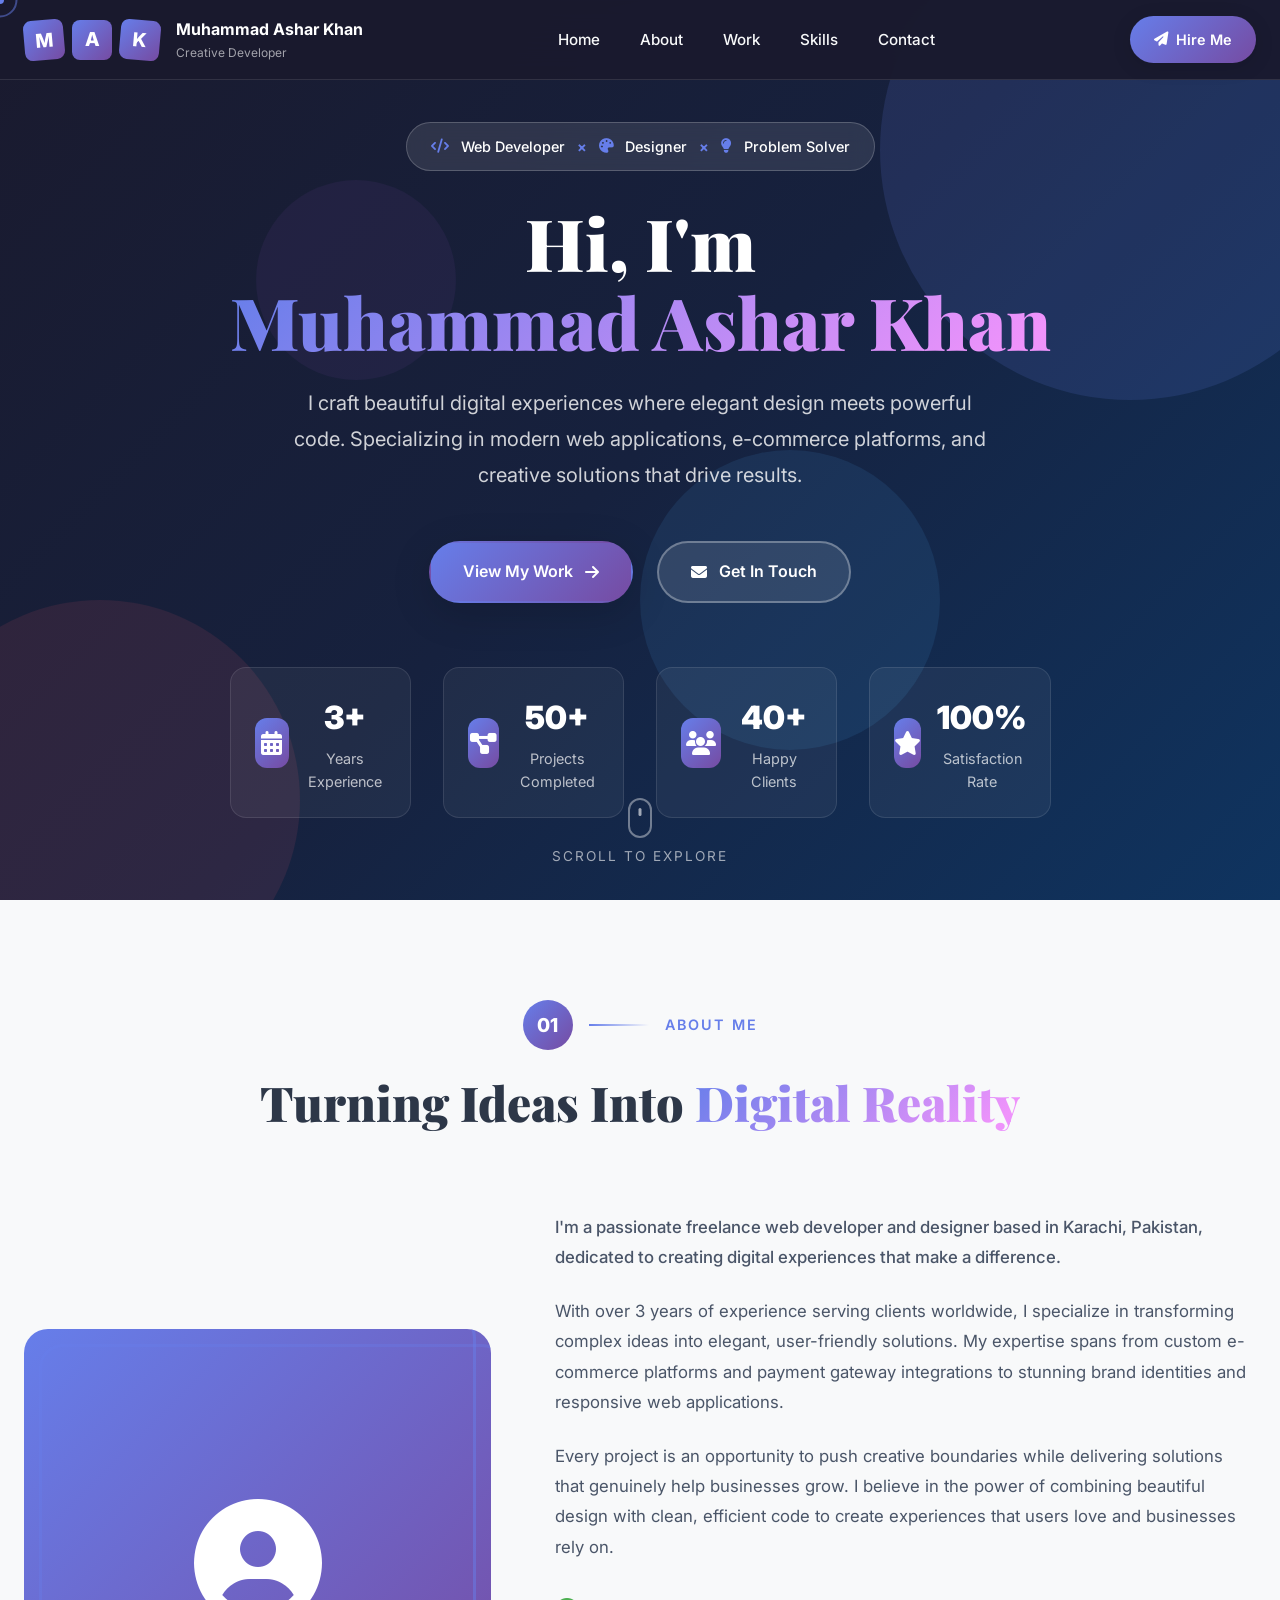
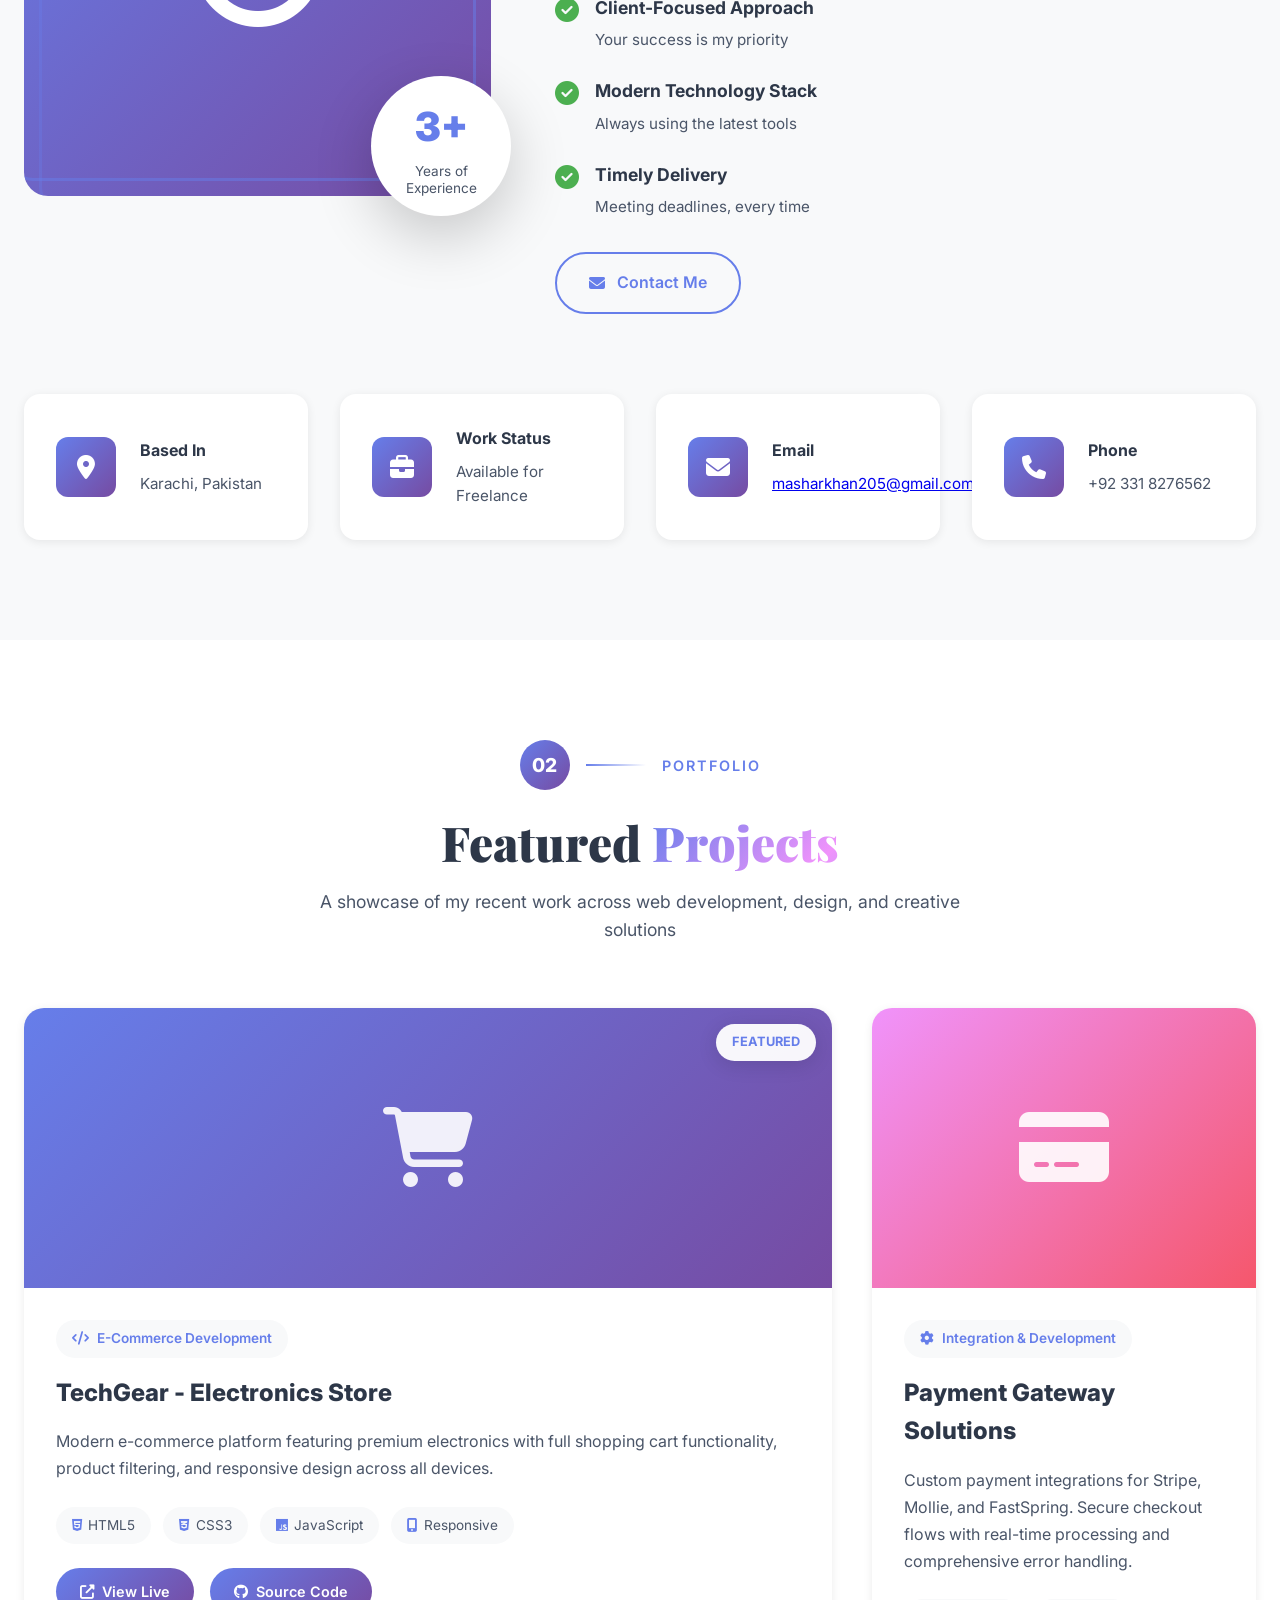
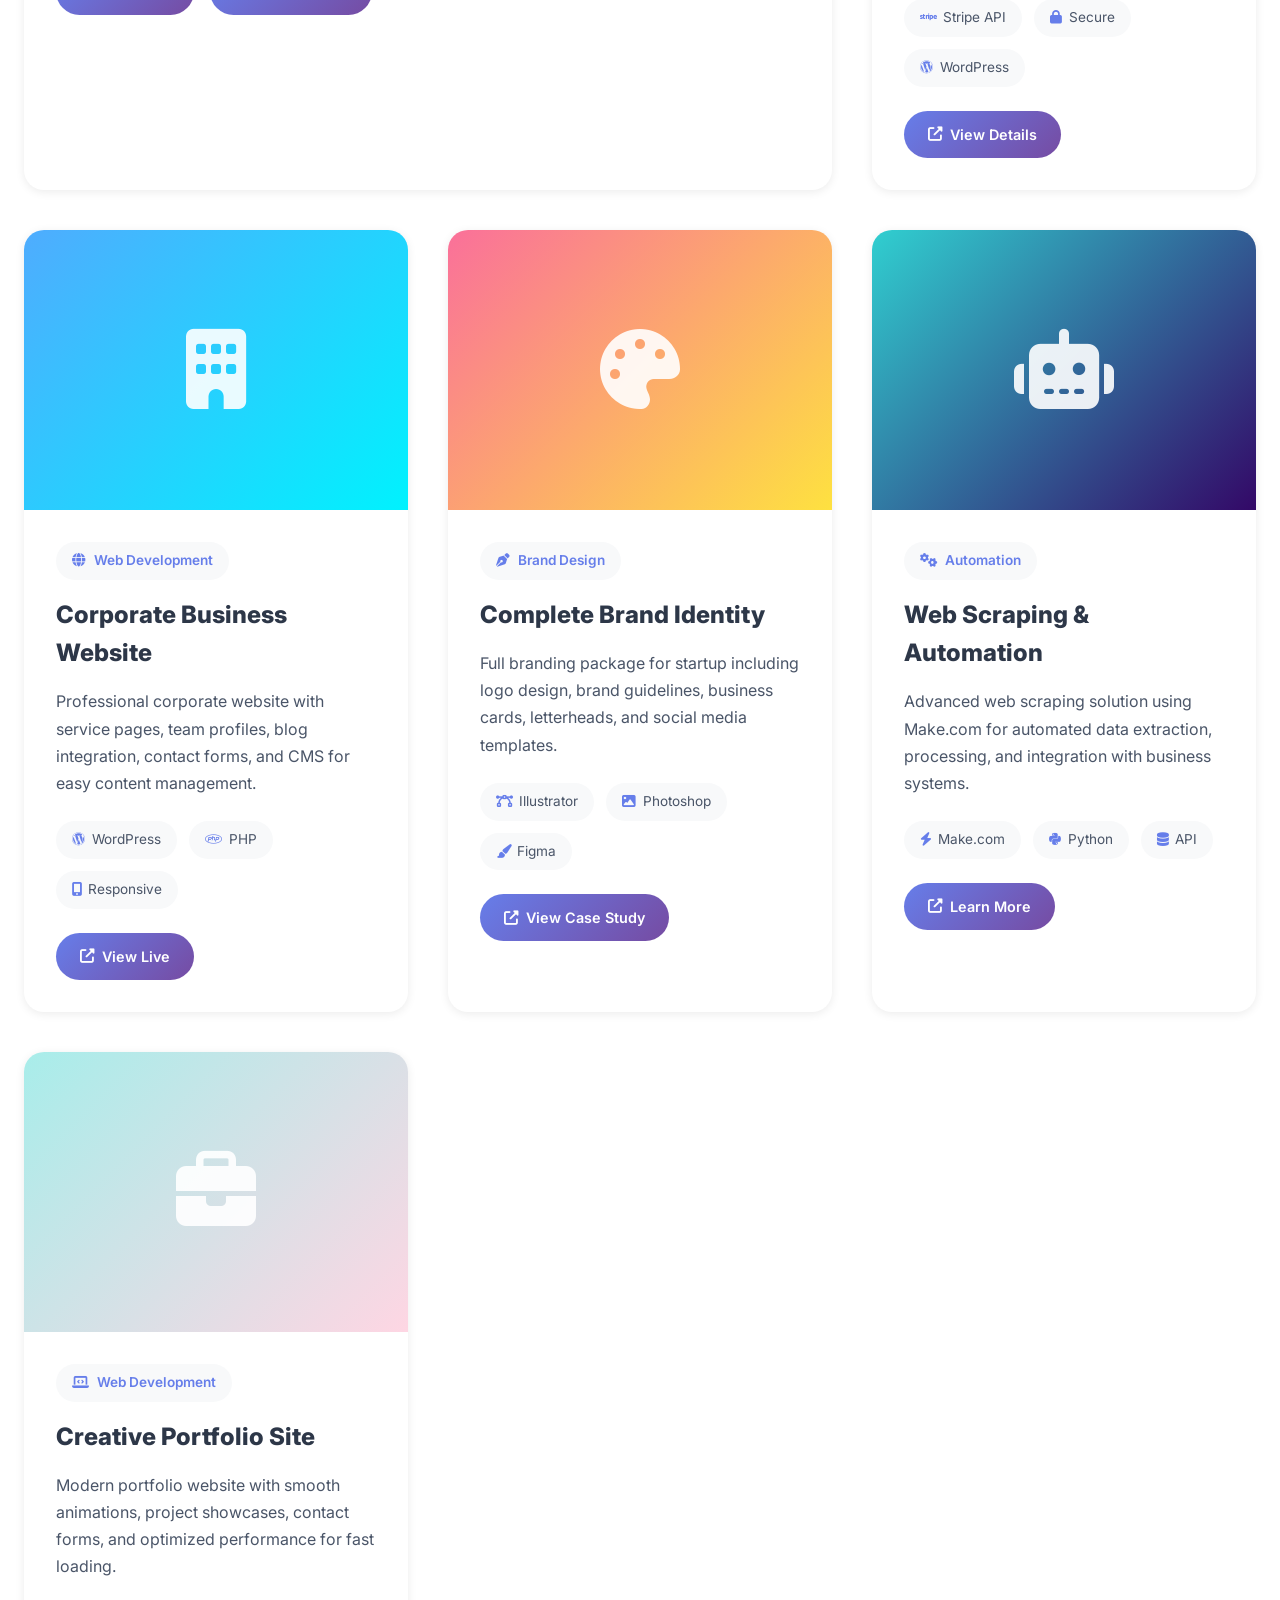
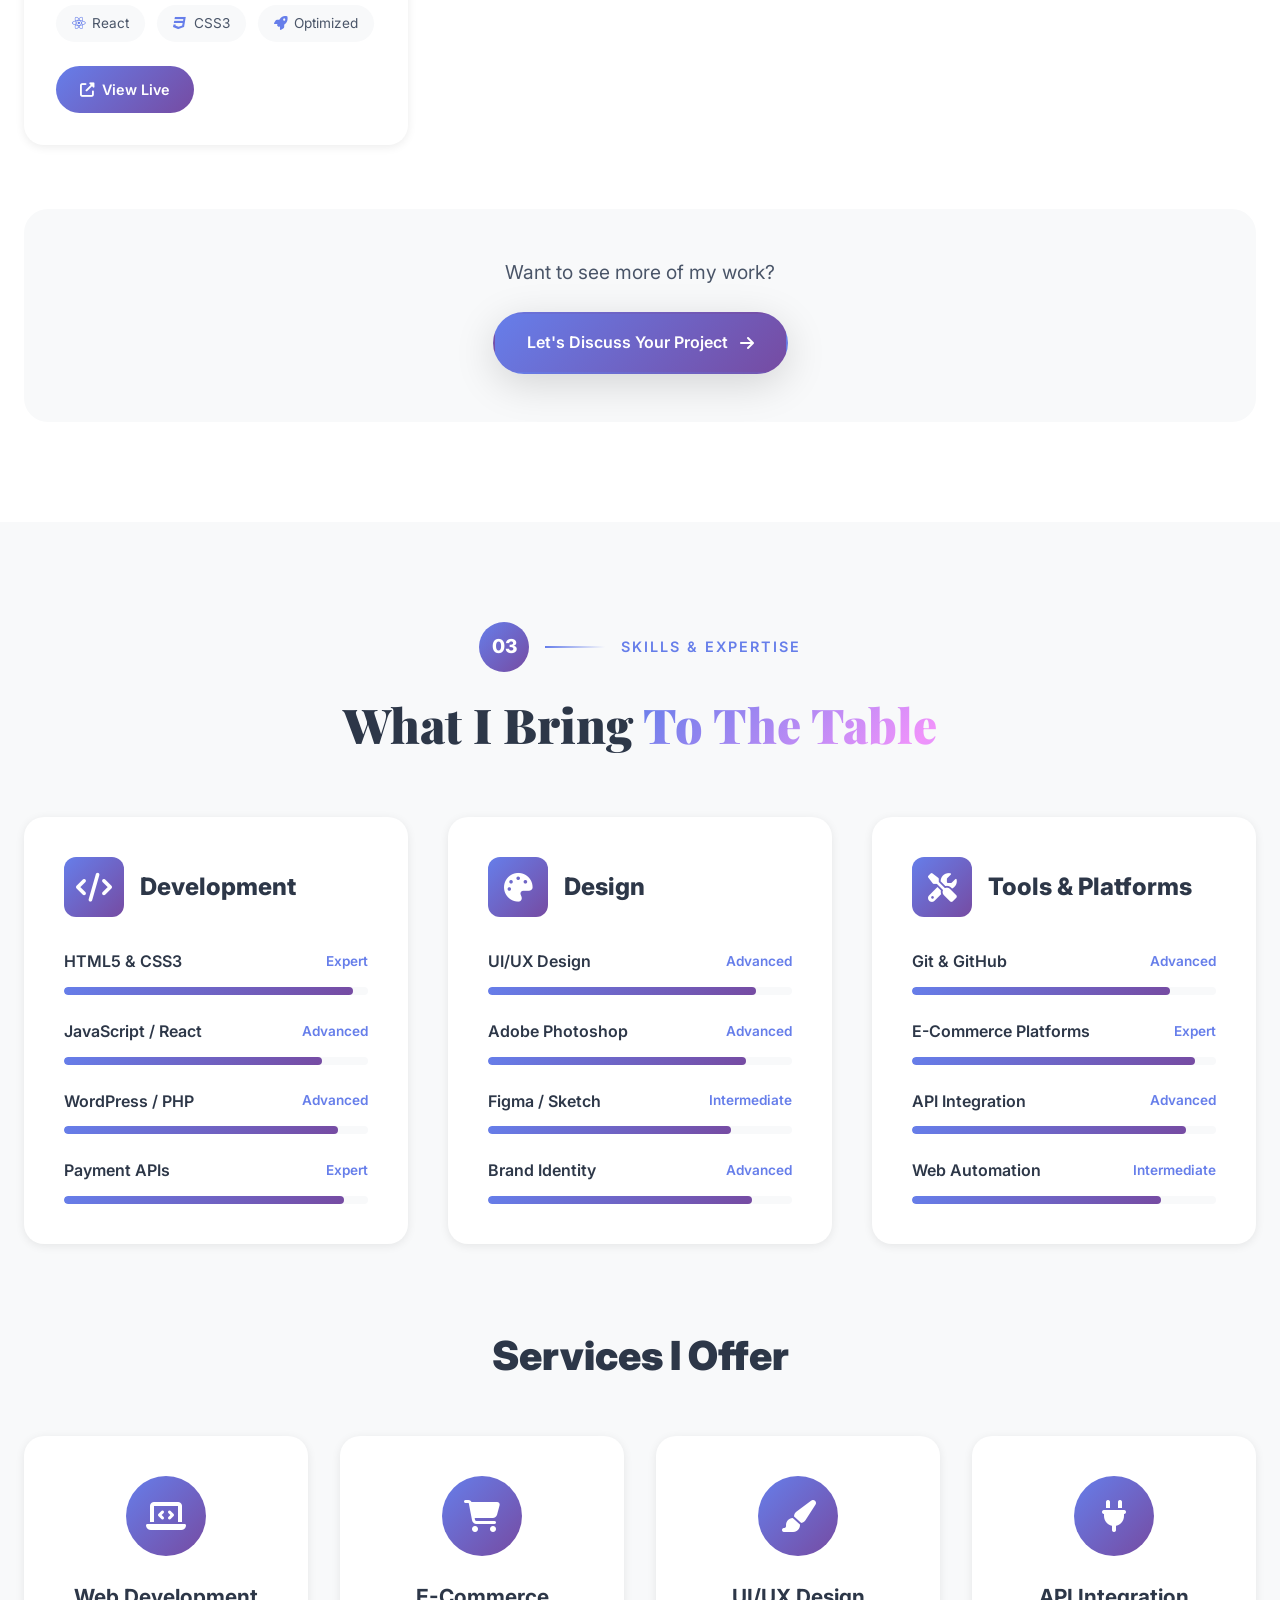
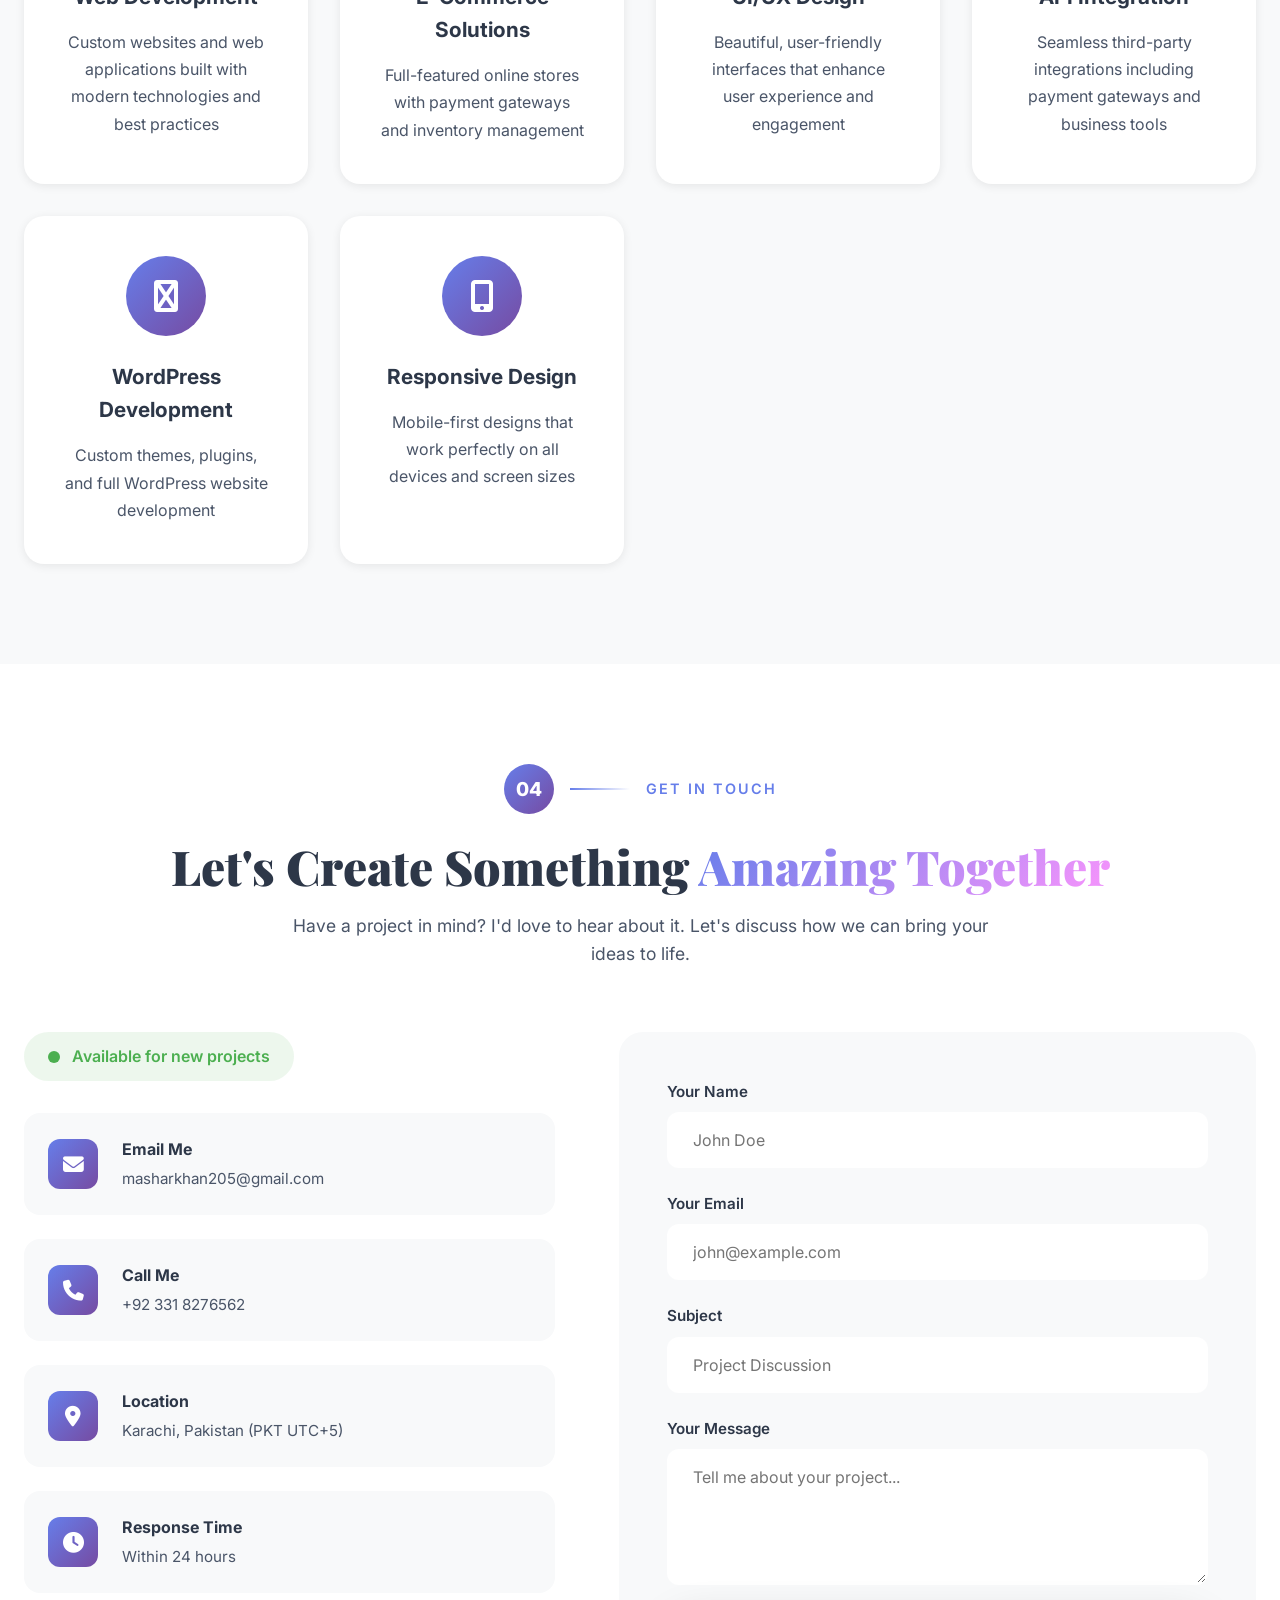
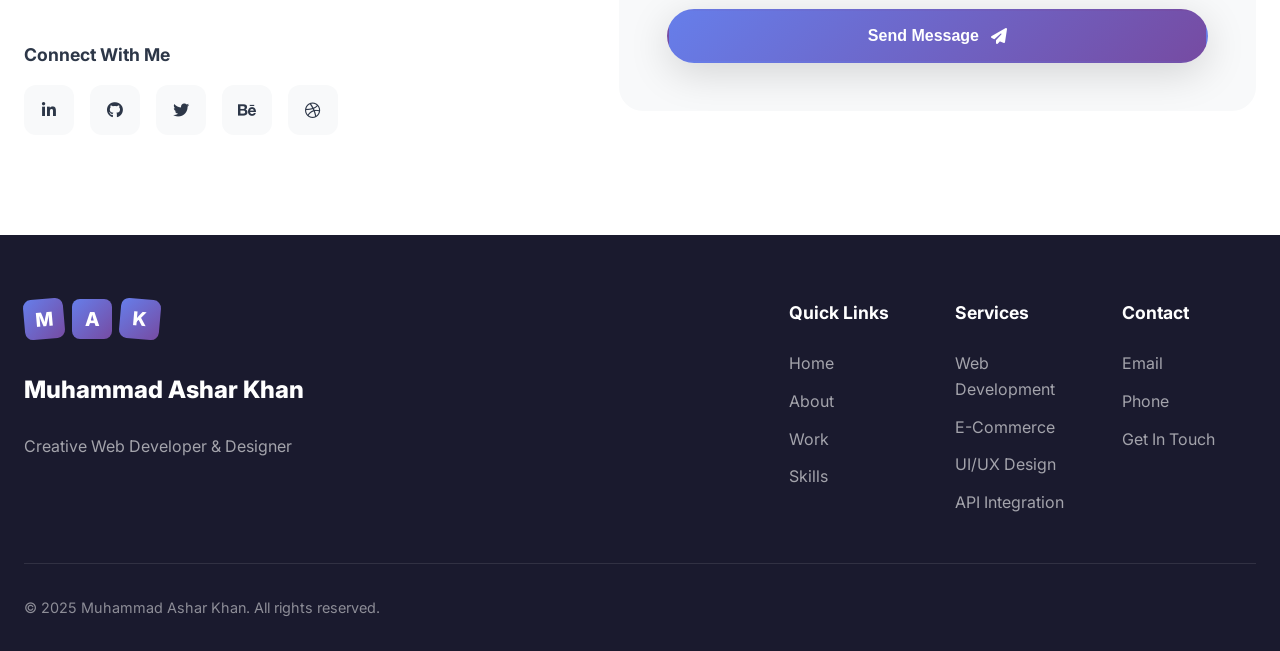
==== index.html @ f5534edf "Update index.html" ====
<!DOCTYPE html>
<html lang="en">
<head>
    <meta charset="UTF-8">
    <meta name="viewport" content="width=device-width, initial-scale=1.0">
    <meta name="description" content="Muhammad Ashar Khan - Creative Web Developer & Designer specializing in modern web applications, e-commerce solutions, and brand design.">
    <title>Muhammad Ashar Khan - Creative Web Developer & Designer</title>
    <link rel="stylesheet" href="portfolio-style.css">
    <link rel="preconnect" href="https://fonts.googleapis.com">
    <link rel="preconnect" href="https://fonts.gstatic.com" crossorigin>
    <link href="https://fonts.googleapis.com/css2?family=Playfair+Display:wght@400;700;900&family=Inter:wght@300;400;500;600;700;800;900&display=swap" rel="stylesheet">
    <link rel="stylesheet" href="https://cdnjs.cloudflare.com/ajax/libs/font-awesome/6.4.0/css/all.min.css">
</head>
<body>
    <!-- Cursor Follower -->
    <div class="cursor-dot"></div>
    <div class="cursor-outline"></div>

    <!-- Navigation -->
    <nav class="navbar">
        <div class="nav-container">
            <div class="nav-brand">
                <div class="brand-initials">
                    <span class="brand-initial">M</span>
                    <span class="brand-initial">A</span>
                    <span class="brand-initial">K</span>
                </div>
                <div class="brand-text">
                    <span class="brand-name">Muhammad Ashar Khan</span>
                    <span class="brand-tagline">Creative Developer</span>
                </div>
            </div>
            <ul class="nav-menu">
                <li><a href="#home" class="nav-link">Home</a></li>
                <li><a href="#about" class="nav-link">About</a></li>
                <li><a href="#work" class="nav-link">Work</a></li>
                <li><a href="#skills" class="nav-link">Skills</a></li>
                <li><a href="#contact" class="nav-link">Contact</a></li>
            </ul>
            <div class="nav-actions">
                <a href="#contact" class="hire-btn">
                    <i class="fas fa-paper-plane"></i>
                    <span>Hire Me</span>
                </a>
            </div>
            <div class="menu-toggle">
                <span></span>
                <span></span>
                <span></span>
            </div>
        </div>
    </nav>

    <!-- Hero Section -->
    <section id="home" class="hero">
        <div class="hero-bg-shapes">
            <div class="shape shape-1"></div>
            <div class="shape shape-2"></div>
            <div class="shape shape-3"></div>
            <div class="shape shape-4"></div>
        </div>
        <div class="hero-content">
            <div class="hero-label">
                <i class="fas fa-code"></i>
                <span>Web Developer</span>
                <span class="separator">×</span>
                <i class="fas fa-palette"></i>
                <span>Designer</span>
                <span class="separator">×</span>
                <i class="fas fa-lightbulb"></i>
                <span>Problem Solver</span>
            </div>
            <h1 class="hero-title">
                <span class="title-line">Hi, I'm</span>
                <span class="title-line gradient-text">Muhammad Ashar Khan</span>
            </h1>
            <p class="hero-tagline">I craft beautiful digital experiences where elegant design meets powerful code. Specializing in modern web applications, e-commerce platforms, and creative solutions that drive results.</p>
            
            <div class="hero-buttons">
                <a href="#work" class="btn btn-primary">
                    <span>View My Work</span>
                    <i class="fas fa-arrow-right"></i>
                </a>
                <a href="#contact" class="btn btn-secondary">
                    <i class="fas fa-envelope"></i>
                    <span>Get In Touch</span>
                </a>
            </div>

<div class="hero-stats">
    <div class="stat">
        <div class="stat-icon"><i class="fas fa-calendar-alt"></i></div>
        <div class="stat-content">
            <h3>3+</h3>
            <p>Years Experience</p>
        </div>
    </div>
    <div class="stat">
        <div class="stat-icon"><i class="fas fa-project-diagram"></i></div>
        <div class="stat-content">
            <h3>50+</h3>
            <p>Projects Completed</p>
        </div>
    </div>
    <div class="stat">
        <div class="stat-icon"><i class="fas fa-users"></i></div>
        <div class="stat-content">
            <h3>40+</h3>
            <p>Happy Clients</p>
        </div>
    </div>
    <div class="stat">
        <div class="stat-icon"><i class="fas fa-star"></i></div>
        <div class="stat-content">
            <h3>100%</h3>
            <p>Satisfaction Rate</p>
        </div>
    </div>
</div>
</div>

        <div class="scroll-hint">
            <div class="mouse">
                <div class="wheel"></div>
            </div>
            <p>Scroll to explore</p>
        </div>
    </section>

    <!-- About Section -->
    <section id="about" class="about">
        <div class="container">
            <div class="section-header">
                <div class="section-label">
                    <span class="label-number">01</span>
                    <span class="label-line"></span>
                    <span class="label-text">About Me</span>
                </div>
                <h2 class="section-title">Turning Ideas Into <span class="gradient-text">Digital Reality</span></h2>
            </div>

            <div class="about-grid">
                <div class="about-image">
                    <div class="image-wrapper">
                        <div class="image-placeholder">
                            <i class="fas fa-user-circle"></i>
                        </div>
                        <div class="image-decorations">
                            <div class="deco deco-1"></div>
                            <div class="deco deco-2"></div>
                        </div>
                    </div>
                    <div class="experience-badge">
                        <div class="badge-content">
                            <h3>3+</h3>
                            <p>Years of<br>Experience</p>
                        </div>
                    </div>
                </div>

                <div class="about-content">
                    <p class="lead-text">I'm a passionate freelance web developer and designer based in Karachi, Pakistan, dedicated to creating digital experiences that make a difference.</p>
                    
                    <p>With over 3 years of experience serving clients worldwide, I specialize in transforming complex ideas into elegant, user-friendly solutions. My expertise spans from custom e-commerce platforms and payment gateway integrations to stunning brand identities and responsive web applications.</p>
                    
                    <p>Every project is an opportunity to push creative boundaries while delivering solutions that genuinely help businesses grow. I believe in the power of combining beautiful design with clean, efficient code to create experiences that users love and businesses rely on.</p>

                    <div class="about-highlights">
                        <div class="highlight-item">
                            <i class="fas fa-check-circle"></i>
                            <div>
                                <h4>Client-Focused Approach</h4>
                                <p>Your success is my priority</p>
                            </div>
                        </div>
                        <div class="highlight-item">
                            <i class="fas fa-check-circle"></i>
                            <div>
                                <h4>Modern Technology Stack</h4>
                                <p>Always using the latest tools</p>
                            </div>
                        </div>
                        <div class="highlight-item">
                            <i class="fas fa-check-circle"></i>
                            <div>
                                <h4>Timely Delivery</h4>
                                <p>Meeting deadlines, every time</p>
                            </div>
                        </div>
                    </div>

                    <div class="about-cta">
                        <a href="mailto:masharkhan205@gmail.com" class="btn btn-outline">
                            <i class="fas fa-envelope"></i>
                            <span>Contact Me</span>
                        </a>
                    </div>
                </div>
            </div>

            <!-- Quick Info Cards -->
            <div class="info-cards">
                <div class="info-card">
                    <div class="card-icon"><i class="fas fa-map-marker-alt"></i></div>
                    <div class="card-content">
                        <h4>Based In</h4>
                        <p>Karachi, Pakistan</p>
                    </div>
                </div>
                <div class="info-card">
                    <div class="card-icon"><i class="fas fa-briefcase"></i></div>
                    <div class="card-content">
                        <h4>Work Status</h4>
                        <p>Available for Freelance</p>
                    </div>
                </div>
                <div class="info-card">
                    <div class="card-icon"><i class="fas fa-envelope"></i></div>
                    <div class="card-content">
                        <h4>Email</h4>
                        <p><a href="mailto:masharkhan205@gmail.com">masharkhan205@gmail.com</a></p>
                    </div>
                </div>
                <div class="info-card">
                    <div class="card-icon"><i class="fas fa-phone"></i></div>
                    <div class="card-content">
                        <h4>Phone</h4>
                        <p>+92 331 8276562</p>
                    </div>
                </div>
            </div>
        </div>
    </section>

    <!-- Work/Projects Section -->
    <section id="work" class="work">
        <div class="container">
            <div class="section-header">
                <div class="section-label">
                    <span class="label-number">02</span>
                    <span class="label-line"></span>
                    <span class="label-text">Portfolio</span>
                </div>
                <h2 class="section-title">Featured <span class="gradient-text">Projects</span></h2>
                <p class="section-subtitle">A showcase of my recent work across web development, design, and creative solutions</p>
            </div>

            <div class="projects-grid">
                <!-- Project 1 - TechGear -->
                <div class="project-card featured">
                    <div class="project-image">
                        <div class="project-bg" style="background: linear-gradient(135deg, #667eea 0%, #764ba2 100%);"></div>
                        <div class="project-icon">
                            <i class="fas fa-shopping-cart"></i>
                        </div>
                        <div class="project-badge">Featured</div>
                    </div>
                    <div class="project-content">
                        <div class="project-category">
                            <i class="fas fa-code"></i>
                            <span>E-Commerce Development</span>
                        </div>
                        <h3>TechGear - Electronics Store</h3>
                        <p>Modern e-commerce platform featuring premium electronics with full shopping cart functionality, product filtering, and responsive design across all devices.</p>
                        <div class="project-tech">
                            <span><i class="fab fa-html5"></i> HTML5</span>
                            <span><i class="fab fa-css3-alt"></i> CSS3</span>
                            <span><i class="fab fa-js"></i> JavaScript</span>
                            <span><i class="fas fa-mobile-alt"></i> Responsive</span>
                        </div>
                        <div class="project-links">
                            <a href="#" class="project-link">
                                <i class="fas fa-external-link-alt"></i>
                                <span>View Live</span>
                            </a>
                            <a href="#" class="project-link">
                                <i class="fab fa-github"></i>
                                <span>Source Code</span>
                            </a>
                        </div>
                    </div>
                </div>

                <!-- Project 2 - Payment Gateway Integration -->
                <div class="project-card">
                    <div class="project-image">
                        <div class="project-bg" style="background: linear-gradient(135deg, #f093fb 0%, #f5576c 100%);"></div>
                        <div class="project-icon">
                            <i class="fas fa-credit-card"></i>
                        </div>
                    </div>
                    <div class="project-content">
                        <div class="project-category">
                            <i class="fas fa-cog"></i>
                            <span>Integration & Development</span>
                        </div>
                        <h3>Payment Gateway Solutions</h3>
                        <p>Custom payment integrations for Stripe, Mollie, and FastSpring. Secure checkout flows with real-time processing and comprehensive error handling.</p>
                        <div class="project-tech">
                            <span><i class="fab fa-stripe"></i> Stripe API</span>
                            <span><i class="fas fa-lock"></i> Secure</span>
                            <span><i class="fab fa-wordpress"></i> WordPress</span>
                        </div>
                        <div class="project-links">
                            <a href="#" class="project-link">
                                <i class="fas fa-external-link-alt"></i>
                                <span>View Details</span>
                            </a>
                        </div>
                    </div>
                </div>

                <!-- Project 3 - Business Website -->
                <div class="project-card">
                    <div class="project-image">
                        <div class="project-bg" style="background: linear-gradient(135deg, #4facfe 0%, #00f2fe 100%);"></div>
                        <div class="project-icon">
                            <i class="fas fa-building"></i>
                        </div>
                    </div>
                    <div class="project-content">
                        <div class="project-category">
                            <i class="fas fa-globe"></i>
                            <span>Web Development</span>
                        </div>
                        <h3>Corporate Business Website</h3>
                        <p>Professional corporate website with service pages, team profiles, blog integration, contact forms, and CMS for easy content management.</p>
                        <div class="project-tech">
                            <span><i class="fab fa-wordpress"></i> WordPress</span>
                            <span><i class="fab fa-php"></i> PHP</span>
                            <span><i class="fas fa-mobile-alt"></i> Responsive</span>
                        </div>
                        <div class="project-links">
                            <a href="#" class="project-link">
                                <i class="fas fa-external-link-alt"></i>
                                <span>View Live</span>
                            </a>
                        </div>
                    </div>
                </div>

                <!-- Project 4 - Brand Identity -->
                <div class="project-card">
                    <div class="project-image">
                        <div class="project-bg" style="background: linear-gradient(135deg, #fa709a 0%, #fee140 100%);"></div>
                        <div class="project-icon">
                            <i class="fas fa-palette"></i>
                        </div>
                    </div>
                    <div class="project-content">
                        <div class="project-category">
                            <i class="fas fa-pen-nib"></i>
                            <span>Brand Design</span>
                        </div>
                        <h3>Complete Brand Identity</h3>
                        <p>Full branding package for startup including logo design, brand guidelines, business cards, letterheads, and social media templates.</p>
                        <div class="project-tech">
                            <span><i class="fas fa-bezier-curve"></i> Illustrator</span>
                            <span><i class="fas fa-image"></i> Photoshop</span>
                            <span><i class="fas fa-paint-brush"></i> Figma</span>
                        </div>
                        <div class="project-links">
                            <a href="#" class="project-link">
                                <i class="fas fa-external-link-alt"></i>
                                <span>View Case Study</span>
                            </a>
                        </div>
                    </div>
                </div>

                <!-- Project 5 - Web Automation -->
                <div class="project-card">
                    <div class="project-image">
                        <div class="project-bg" style="background: linear-gradient(135deg, #30cfd0 0%, #330867 100%);"></div>
                        <div class="project-icon">
                            <i class="fas fa-robot"></i>
                        </div>
                    </div>
                    <div class="project-content">
                        <div class="project-category">
                            <i class="fas fa-cogs"></i>
                            <span>Automation</span>
                        </div>
                        <h3>Web Scraping & Automation</h3>
                        <p>Advanced web scraping solution using Make.com for automated data extraction, processing, and integration with business systems.</p>
                        <div class="project-tech">
                            <span><i class="fas fa-bolt"></i> Make.com</span>
                            <span><i class="fab fa-python"></i> Python</span>
                            <span><i class="fas fa-database"></i> API</span>
                        </div>
                        <div class="project-links">
                            <a href="#" class="project-link">
                                <i class="fas fa-external-link-alt"></i>
                                <span>Learn More</span>
                            </a>
                        </div>
                    </div>
                </div>

                <!-- Project 6 - Portfolio Website -->
                <div class="project-card">
                    <div class="project-image">
                        <div class="project-bg" style="background: linear-gradient(135deg, #a8edea 0%, #fed6e3 100%);"></div>
                        <div class="project-icon">
                            <i class="fas fa-briefcase"></i>
                        </div>
                    </div>
                    <div class="project-content">
                        <div class="project-category">
                            <i class="fas fa-laptop-code"></i>
                            <span>Web Development</span>
                        </div>
                        <h3>Creative Portfolio Site</h3>
                        <p>Modern portfolio website with smooth animations, project showcases, contact forms, and optimized performance for fast loading.</p>
                        <div class="project-tech">
                            <span><i class="fab fa-react"></i> React</span>
                            <span><i class="fab fa-css3"></i> CSS3</span>
                            <span><i class="fas fa-rocket"></i> Optimized</span>
                        </div>
                        <div class="project-links">
                            <a href="#" class="project-link">
                                <i class="fas fa-external-link-alt"></i>
                                <span>View Live</span>
                            </a>
                        </div>
                    </div>
                </div>
            </div>

            <div class="projects-cta">
                <p>Want to see more of my work?</p>
                <a href="#contact" class="btn btn-primary">
                    <span>Let's Discuss Your Project</span>
                    <i class="fas fa-arrow-right"></i>
                </a>
            </div>
        </div>
    </section>

    <!-- Skills Section -->
    <section id="skills" class="skills">
        <div class="container">
            <div class="section-header">
                <div class="section-label">
                    <span class="label-number">03</span>
                    <span class="label-line"></span>
                    <span class="label-text">Skills & Expertise</span>
                </div>
                <h2 class="section-title">What I Bring <span class="gradient-text">To The Table</span></h2>
            </div>

            <div class="skills-grid">
                <div class="skill-category">
                    <div class="category-header">
                        <div class="category-icon">
                            <i class="fas fa-code"></i>
                        </div>
                        <h3>Development</h3>
                    </div>
                    <div class="skill-items">
                        <div class="skill-item">
                            <div class="skill-info">
                                <span>HTML5 & CSS3</span>
                                <span class="skill-level">Expert</span>
                            </div>
                            <div class="skill-bar">
                                <div class="skill-progress" style="width: 95%"></div>
                            </div>
                        </div>
                        <div class="skill-item">
                            <div class="skill-info">
                                <span>JavaScript / React</span>
                                <span class="skill-level">Advanced</span>
                            </div>
                            <div class="skill-bar">
                                <div class="skill-progress" style="width: 85%"></div>
                            </div>
                        </div>
                        <div class="skill-item">
                            <div class="skill-info">
                                <span>WordPress / PHP</span>
                                <span class="skill-level">Advanced</span>
                            </div>
                            <div class="skill-bar">
                                <div class="skill-progress" style="width: 90%"></div>
                            </div>
                        </div>
                        <div class="skill-item">
                            <div class="skill-info">
                                <span>Payment APIs</span>
                                <span class="skill-level">Expert</span>
                            </div>
                            <div class="skill-bar">
                                <div class="skill-progress" style="width: 92%"></div>
                            </div>
                        </div>
                    </div>
                </div>

                <div class="skill-category">
                    <div class="category-header">
                        <div class="category-icon">
                            <i class="fas fa-palette"></i>
                        </div>
                        <h3>Design</h3>
                    </div>
                    <div class="skill-items">
                        <div class="skill-item">
                            <div class="skill-info">
                                <span>UI/UX Design</span>
                                <span class="skill-level">Advanced</span>
                            </div>
                            <div class="skill-bar">
                                <div class="skill-progress" style="width: 88%"></div>
                            </div>
                        </div>
                        <div class="skill-item">
                            <div class="skill-info">
                                <span>Adobe Photoshop</span>
                                <span class="skill-level">Advanced</span>
                            </div>
                            <div class="skill-bar">
                                <div class="skill-progress" style="width: 85%"></div>
                            </div>
                        </div>
                        <div class="skill-item">
                            <div class="skill-info">
                                <span>Figma / Sketch</span>
                                <span class="skill-level">Intermediate</span>
                            </div>
                            <div class="skill-bar">
                                <div class="skill-progress" style="width: 80%"></div>
                            </div>
                        </div>
                        <div class="skill-item">
                            <div class="skill-info">
                                <span>Brand Identity</span>
                                <span class="skill-level">Advanced</span>
                            </div>
                            <div class="skill-bar">
                                <div class="skill-progress" style="width: 87%"></div>
                            </div>
                        </div>
                    </div>
                </div>

                <div class="skill-category">
                    <div class="category-header">
                        <div class="category-icon">
                            <i class="fas fa-tools"></i>
                        </div>
                        <h3>Tools & Platforms</h3>
                    </div>
                    <div class="skill-items">
                        <div class="skill-item">
                            <div class="skill-info">
                                <span>Git & GitHub</span>
                                <span class="skill-level">Advanced</span>
                            </div>
                            <div class="skill-bar">
                                <div class="skill-progress" style="width: 85%"></div>
                            </div>
                        </div>
                        <div class="skill-item">
                            <div class="skill-info">
                                <span>E-Commerce Platforms</span>
                                <span class="skill-level">Expert</span>
                            </div>
                            <div class="skill-bar">
                                <div class="skill-progress" style="width: 93%"></div>
                            </div>
                        </div>
                        <div class="skill-item">
                            <div class="skill-info">
                                <span>API Integration</span>
                                <span class="skill-level">Advanced</span>
                            </div>
                            <div class="skill-bar">
                                <div class="skill-progress" style="width: 90%"></div>
                            </div>
                        </div>
                        <div class="skill-item">
                            <div class="skill-info">
                                <span>Web Automation</span>
                                <span class="skill-level">Intermediate</span>
                            </div>
                            <div class="skill-bar">
                                <div class="skill-progress" style="width: 82%"></div>
                            </div>
                        </div>
                    </div>
                </div>
            </div>

            <!-- Services -->
            <div class="services-section">
                <h3 class="services-title">Services I Offer</h3>
                <div class="services-grid">
                    <div class="service-card">
                        <div class="service-icon">
                            <i class="fas fa-laptop-code"></i>
                        </div>
                        <h4>Web Development</h4>
                        <p>Custom websites and web applications built with modern technologies and best practices</p>
                    </div>
                    <div class="service-card">
                        <div class="service-icon">
                            <i class="fas fa-shopping-cart"></i>
                        </div>
                        <h4>E-Commerce Solutions</h4>
                        <p>Full-featured online stores with payment gateways and inventory management</p>
                    </div>
                    <div class="service-card">
                        <div class="service-icon">
                            <i class="fas fa-paint-brush"></i>
                        </div>
                        <h4>UI/UX Design</h4>
                        <p>Beautiful, user-friendly interfaces that enhance user experience and engagement</p>
                    </div>
                    <div class="service-card">
                        <div class="service-icon">
                            <i class="fas fa-plug"></i>
                        </div>
                        <h4>API Integration</h4>
                        <p>Seamless third-party integrations including payment gateways and business tools</p>
                    </div>
                    <div class="service-card">
                        <div class="service-icon">
                            <i class="fas fa-wordpress"></i>
                        </div>
                        <h4>WordPress Development</h4>
                        <p>Custom themes, plugins, and full WordPress website development</p>
                    </div>
                    <div class="service-card">
                        <div class="service-icon">
                            <i class="fas fa-mobile-alt"></i>
                        </div>
                        <h4>Responsive Design</h4>
                        <p>Mobile-first designs that work perfectly on all devices and screen sizes</p>
                    </div>
                </div>
            </div>
        </div>
    </section>

    <!-- Contact Section -->
    <section id="contact" class="contact">
        <div class="container">
            <div class="section-header">
                <div class="section-label">
                    <span class="label-number">04</span>
                    <span class="label-line"></span>
                    <span class="label-text">Get In Touch</span>
                </div>
                <h2 class="section-title">Let's Create Something <span class="gradient-text">Amazing Together</span></h2>
                <p class="section-subtitle">Have a project in mind? I'd love to hear about it. Let's discuss how we can bring your ideas to life.</p>
            </div>

            <div class="contact-grid">
                <div class="contact-info">
                    <div class="availability-badge">
                        <div class="status-indicator"></div>
                        <span>Available for new projects</span>
                    </div>

                    <div class="contact-cards">
                        <a href="mailto:masharkhan205@gmail.com" class="contact-card">
                            <div class="contact-card-icon">
                                <i class="fas fa-envelope"></i>
                            </div>
                            <div class="contact-card-content">
                                <h4>Email Me</h4>
                                <p>masharkhan205@gmail.com</p>
                            </div>
                            <i class="fas fa-arrow-right contact-card-arrow"></i>
                        </a>

                        <a href="tel:+923318276562" class="contact-card">
                            <div class="contact-card-icon">
                                <i class="fas fa-phone"></i>
                            </div>
                            <div class="contact-card-content">
                                <h4>Call Me</h4>
                                <p>+92 331 8276562</p>
                            </div>
                            <i class="fas fa-arrow-right contact-card-arrow"></i>
                        </a>

                        <div class="contact-card">
                            <div class="contact-card-icon">
                                <i class="fas fa-map-marker-alt"></i>
                            </div>
                            <div class="contact-card-content">
                                <h4>Location</h4>
                                <p>Karachi, Pakistan (PKT UTC+5)</p>
                            </div>
                        </div>

                        <div class="contact-card">
                            <div class="contact-card-icon">
                                <i class="fas fa-clock"></i>
                            </div>
                            <div class="contact-card-content">
                                <h4>Response Time</h4>
                                <p>Within 24 hours</p>
                            </div>
                        </div>
                    </div>

                    <div class="social-links">
                        <h4>Connect With Me</h4>
                        <div class="social-icons">
                            <a href="#" class="social-icon" aria-label="LinkedIn">
                                <i class="fab fa-linkedin-in"></i>
                            </a>
                            <a href="#" class="social-icon" aria-label="GitHub">
                                <i class="fab fa-github"></i>
                            </a>
                            <a href="#" class="social-icon" aria-label="Twitter">
                                <i class="fab fa-twitter"></i>
                            </a>
                            <a href="#" class="social-icon" aria-label="Behance">
                                <i class="fab fa-behance"></i>
                            </a>
                            <a href="#" class="social-icon" aria-label="Dribbble">
                                <i class="fab fa-dribbble"></i>
                            </a>
                        </div>
                    </div>
                </div>

                <div class="contact-form-wrapper">
                    <form class="contact-form" id="contactForm">
                        <div class="form-group">
                            <label for="name">Your Name</label>
                            <input type="text" id="name" name="name" required placeholder="John Doe">
                        </div>

                        <div class="form-group">
                            <label for="email">Your Email</label>
                            <input type="email" id="email" name="email" required placeholder="john@example.com">
                        </div>

                        <div class="form-group">
                            <label for="subject">Subject</label>
                            <input type="text" id="subject" name="subject" required placeholder="Project Discussion">
                        </div>

                        <div class="form-group">
                            <label for="message">Your Message</label>
                            <textarea id="message" name="message" rows="5" required placeholder="Tell me about your project..."></textarea>
                        </div>

                        <button type="submit" class="btn btn-primary btn-block">
                            <span>Send Message</span>
                            <i class="fas fa-paper-plane"></i>
                        </button>
                    </form>
                </div>
            </div>
        </div>
    </section>

    <!-- Footer -->
    <footer class="footer">
        <div class="container">
            <div class="footer-content">
                <div class="footer-brand">
                    <div class="footer-logo">
                        <span class="brand-initial">M</span>
                        <span class="brand-initial">A</span>
                        <span class="brand-initial">K</span>
                    </div>
                    <h3>Muhammad Ashar Khan</h3>
                    <p>Creative Web Developer & Designer</p>
                </div>

                <div class="footer-links">
                    <div class="footer-column">
                        <h4>Quick Links</h4>
                        <ul>
                            <li><a href="#home">Home</a></li>
                            <li><a href="#about">About</a></li>
                            <li><a href="#work">Work</a></li>
                            <li><a href="#skills">Skills</a></li>
                        </ul>
                    </div>
                    <div class="footer-column">
                        <h4>Services</h4>
                        <ul>
                            <li><a href="#skills">Web Development</a></li>
                            <li><a href="#skills">E-Commerce</a></li>
                            <li><a href="#skills">UI/UX Design</a></li>
                            <li><a href="#skills">API Integration</a></li>
                        </ul>
                    </div>
                    <div class="footer-column">
                        <h4>Contact</h4>
                        <ul>
                            <li><a href="mailto:masharkhan205@gmail.com">Email</a></li>
                            <li><a href="tel:+923318276562">Phone</a></li>
                            <li><a href="#contact">Get In Touch</a></li>
                        </ul>
                    </div>
                </div>
            </div>

            <div class="footer-bottom">
                <p>&copy; 2025 Muhammad Ashar Khan. All rights reserved.</p>
---- portfolio-style.css ----
/* ================================
   ULTRA-PROFESSIONAL PORTFOLIO CSS
   Muhammad Ashar Khan
   ================================ */

:root {
    --primary: #667eea;
    --primary-dark: #5568d3;
    --secondary: #764ba2;
    --accent: #f5576c;
    --success: #4CAF50;
    --dark: #1a1a2e;
    --dark-light: #16213e;
    --light: #f8f9fa;
    --text-dark: #2d3748;
    --text-gray: #4a5568;
    --text-light: #718096;
    --white: #ffffff;
    --gradient-1: linear-gradient(135deg, #667eea 0%, #764ba2 100%);
    --gradient-2: linear-gradient(135deg, #f093fb 0%, #f5576c 100%);
    --gradient-3: linear-gradient(135deg, #4facfe 0%, #00f2fe 100%);
    --shadow-sm: 0 2px 10px rgba(0,0,0,0.08);
    --shadow-md: 0 4px 20px rgba(0,0,0,0.12);
    --shadow-lg: 0 10px 40px rgba(0,0,0,0.15);
    --shadow-xl: 0 20px 60px rgba(0,0,0,0.2);
    --transition: all 0.4s cubic-bezier(0.4, 0, 0.2, 1);
    --transition-fast: all 0.2s ease;
}

* {
    margin: 0;
    padding: 0;
    box-sizing: border-box;
}

html {
    scroll-behavior: smooth;
    overflow-x: hidden;
}

body {
    font-family: 'Inter', -apple-system, BlinkMacSystemFont, sans-serif;
    line-height: 1.6;
    color: var(--text-dark);
    background: var(--white);
    overflow-x: hidden;
}

.container {
    max-width: 1280px;
    margin: 0 auto;
    padding: 0 24px;
}

/* ================================
   CUSTOM CURSOR
   ================================ */

.cursor-dot,
.cursor-outline {
    pointer-events: none;
    position: fixed;
    top: 0;
    left: 0;
    border-radius: 50%;
    z-index: 10000;
    transition: var(--transition-fast);
}

.cursor-dot {
    width: 8px;
    height: 8px;
    background: var(--primary);
    transform: translate(-50%, -50%);
}

.cursor-outline {
    width: 35px;
    height: 35px;
    border: 2px solid var(--primary);
    transform: translate(-50%, -50%);
    opacity: 0.5;
}

@media (max-width: 768px) {
    .cursor-dot,
    .cursor-outline {
        display: none;
    }
}

/* ================================
   NAVIGATION
   ================================ */

.navbar {
    position: fixed;
    top: 0;
    left: 0;
    right: 0;
    background: rgba(26, 26, 46, 0.95);
    backdrop-filter: blur(20px);
    padding: 1rem 0;
    z-index: 1000;
    transition: var(--transition);
    border-bottom: 1px solid rgba(255, 255, 255, 0.1);
}

.navbar.scrolled {
    box-shadow: var(--shadow-lg);
    background: rgba(26, 26, 46, 0.98);
}

.nav-container {
    max-width: 1400px;
    margin: 0 auto;
    padding: 0 24px;
    display: flex;
    justify-content: space-between;
    align-items: center;
}

.nav-brand {
    display: flex;
    align-items: center;
    gap: 1rem;
}

.brand-initials {
    display: flex;
    gap: 0.5rem;
}

.brand-initial {
    width: 40px;
    height: 40px;
    background: var(--gradient-1);
    border-radius: 8px;
    display: flex;
    align-items: center;
    justify-content: center;
    font-weight: 800;
    font-size: 1.2rem;
    color: white;
    transition: var(--transition);
    cursor: pointer;
}

.brand-initial:nth-child(1) {
    transform: rotate(-5deg);
}

.brand-initial:nth-child(3) {
    transform: rotate(5deg);
}

.brand-initial:hover {
    transform: scale(1.1) rotate(0deg);
}

.brand-text {
    display: flex;
    flex-direction: column;
}

.brand-name {
    font-weight: 700;
    font-size: 1rem;
    color: white;
}

.brand-tagline {
    font-size: 0.75rem;
    color: rgba(255, 255, 255, 0.6);
}

.nav-menu {
    display: flex;
    list-style: none;
    gap: 2.5rem;
    align-items: center;
}

.nav-link {
    color: var(--light);
    text-decoration: none;
    font-weight: 500;
    font-size: 0.95rem;
    position: relative;
    transition: var(--transition);
}

.nav-link::after {
    content: '';
    position: absolute;
    bottom: -5px;
    left: 0;
    width: 0;
    height: 2px;
    background: var(--primary);
    transition: var(--transition);
}

.nav-link:hover,
.nav-link.active {
    color: var(--primary);
}

.nav-link:hover::after,
.nav-link.active::after {
    width: 100%;
}

.nav-actions {
    display: flex;
    align-items: center;
    gap: 1rem;
}

.hire-btn {
    display: inline-flex;
    align-items: center;
    gap: 0.5rem;
    padding: 0.75rem 1.5rem;
    background: var(--gradient-1);
    color: white;
    text-decoration: none;
    border-radius: 50px;
    font-weight: 600;
    font-size: 0.9rem;
    transition: var(--transition);
    box-shadow: var(--shadow-md);
}

.hire-btn:hover {
    transform: translateY(-2px);
    box-shadow: var(--shadow-lg);
}

.menu-toggle {
    display: none;
    flex-direction: column;
    gap: 5px;
    cursor: pointer;
    padding: 0.5rem;
}

.menu-toggle span {
    width: 25px;
    height: 3px;
    background: white;
    border-radius: 3px;
    transition: var(--transition);
}

.menu-toggle.active span:nth-child(1) {
    transform: rotate(45deg) translate(8px, 8px);
}

.menu-toggle.active span:nth-child(2) {
    opacity: 0;
}

.menu-toggle.active span:nth-child(3) {
    transform: rotate(-45deg) translate(7px, -6px);
}

/* ================================
   HERO SECTION
   ================================ */

.hero {
    min-height: 100vh;
    display: flex;
    align-items: center;
    justify-content: center;
    position: relative;
    background: linear-gradient(135deg, #1a1a2e 0%, #16213e 50%, #0f3460 100%);
    overflow: hidden;
    padding: 120px 24px 80px;
}

.hero-bg-shapes {
    position: absolute;
    top: 0;
    left: 0;
    right: 0;
    bottom: 0;
    overflow: hidden;
}

.shape {
    position: absolute;
    border-radius: 50%;
    background: rgba(102, 126, 234, 0.1);
    animation: float 20s ease-in-out infinite;
}

.shape-1 {
    width: 500px;
    height: 500px;
    top: -100px;
    right: -100px;
    background: rgba(102, 126, 234, 0.15);
}

.shape-2 {
    width: 400px;
    height: 400px;
    bottom: -100px;
    left: -100px;
    background: rgba(245, 87, 108, 0.1);
    animation-delay: 5s;
}

.shape-3 {
    width: 300px;
    height: 300px;
    top: 50%;
    left: 50%;
    background: rgba(79, 172, 254, 0.1);
    animation-delay: 10s;
}

.shape-4 {
    width: 200px;
    height: 200px;
    top: 20%;
    left: 20%;
    background: rgba(118, 75, 162, 0.1);
    animation-delay: 15s;
}

@keyframes float {
    0%, 100% {
        transform: translate(0, 0) rotate(0deg);
    }
    25% {
        transform: translate(50px, -50px) rotate(90deg);
    }
    50% {
        transform: translate(0, -100px) rotate(180deg);
    }
    75% {
        transform: translate(-50px, -50px) rotate(270deg);
    }
}

.hero-content {
    position: relative;
    z-index: 1;
    text-align: center;
    max-width: 900px;
    margin: 0 auto;
}

.hero-label {
    display: inline-flex;
    align-items: center;
    gap: 0.75rem;
    background: rgba(255, 255, 255, 0.1);
    backdrop-filter: blur(10px);
    padding: 0.75rem 1.5rem;
    border-radius: 50px;
    color: white;
    font-size: 0.9rem;
    font-weight: 500;
    margin-bottom: 2rem;
    border: 1px solid rgba(255, 255, 255, 0.2);
    animation: fadeInDown 1s ease;
}

.hero-label i {
    color: var(--primary);
}

.separator {
    color: var(--primary);
    font-weight: 700;
}

@keyframes fadeInDown {
    from {
        opacity: 0;
        transform: translateY(-30px);
    }
    to {
        opacity: 1;
        transform: translateY(0);
    }
}

.hero-title {
    font-family: 'Playfair Display', serif;
    font-size: 4.5rem;
    font-weight: 900;
    line-height: 1.1;
    color: white;
    margin-bottom: 1.5rem;
    animation: fadeInUp 1s ease 0.2s both;
}

.title-line {
    display: block;
}

.gradient-text {
    background: linear-gradient(135deg, #667eea, #f093fb, #4facfe);
    -webkit-background-clip: text;
    -webkit-text-fill-color: transparent;
    background-clip: text;
    animation: gradientShift 5s ease infinite;
    background-size: 200% auto;
}

@keyframes gradientShift {
    0%, 100% {
        background-position: 0% center;
    }
    50% {
        background-position: 100% center;
    }
}

@keyframes fadeInUp {
    from {
        opacity: 0;
        transform: translateY(40px);
    }
    to {
        opacity: 1;
        transform: translateY(0);
    }
}

.hero-tagline {
    font-size: 1.25rem;
    line-height: 1.8;
    color: rgba(255, 255, 255, 0.8);
    max-width: 700px;
    margin: 0 auto 3rem;
    animation: fadeInUp 1s ease 0.4s both;
}

.hero-buttons {
    display: flex;
    gap: 1.5rem;
    justify-content: center;
    margin-bottom: 4rem;
    animation: fadeInUp 1s ease 0.6s both;
    flex-wrap: wrap;
}

.btn {
    display: inline-flex;
    align-items: center;
    gap: 0.75rem;
    padding: 1rem 2rem;
    font-size: 1rem;
    font-weight: 600;
    border-radius: 50px;
    text-decoration: none;
    transition: var(--transition);
    border: 2px solid transparent;
    cursor: pointer;
    position: relative;
    overflow: hidden;
}

.btn-primary {
    background: var(--gradient-1);
    color: white;
    box-shadow: var(--shadow-lg);
}

.btn-primary:hover {
    transform: translateY(-3px);
    box-shadow: var(--shadow-xl);
}

.btn-secondary {
    background: rgba(255, 255, 255, 0.1);
    color: white;
    backdrop-filter: blur(10px);
    border-color: rgba(255, 255, 255, 0.3);
}

.btn-secondary:hover {
    background: rgba(255, 255, 255, 0.2);
    transform: translateY(-3px);
}

.btn-outline {
    background: transparent;
    color: var(--primary);
    border-color: var(--primary);
}

.btn-outline:hover {
    background: var(--primary);
    color: white;
}

.btn-block {
    width: 100%;
    justify-content: center;
}

.hero-stats {
    display: grid;
    grid-template-columns: repeat(auto-fit, minmax(150px, 1fr));
    gap: 2rem;
    animation: fadeInUp 1s ease 0.8s both;
}

.stat {
    display: flex;
    align-items: center;
    gap: 1rem;
    padding: 1.5rem;
    background: rgba(255, 255, 255, 0.05);
    backdrop-filter: blur(10px);
    border-radius: 16px;
    border: 1px solid rgba(255, 255, 255, 0.1);
    transition: var(--transition);
}

.stat:hover {
    background: rgba(255, 255, 255, 0.1);
    transform: translateY(-5px);
}

.stat-icon {
    width: 50px;
    height: 50px;
    background: var(--gradient-1);
    border-radius: 12px;
    display: flex;
    align-items: center;
    justify-content: center;
    font-size: 1.5rem;
    color: white;
}

.stat-content h3 {
    font-size: 2rem;
    font-weight: 900;
    color: white;
    margin-bottom: 0.25rem;
}

.stat-content p {
    font-size: 0.9rem;
    color: rgba(255, 255, 255, 0.7);
}

.scroll-hint {
    position: absolute;
    bottom: 2rem;
    left: 50%;
    transform: translateX(-50%);
    display: flex;
    flex-direction: column;
    align-items: center;
    gap: 0.5rem;
    color: rgba(255, 255, 255, 0.6);
    animation: bounce 2s ease-in-out infinite;
}

@keyframes bounce {
    0%, 100% {
        transform: translateX(-50%) translateY(0);
    }
    50% {
        transform: translateX(-50%) translateY(-10px);
    }
}

.mouse {
    width: 24px;
    height: 40px;
    border: 2px solid rgba(255, 255, 255, 0.4);
    border-radius: 20px;
    position: relative;
}

.wheel {
    width: 3px;
    height: 8px;
    background: rgba(255, 255, 255, 0.6);
    border-radius: 3px;
    position: absolute;
    top: 8px;
    left: 50%;
    transform: translateX(-50%);
    animation: scroll 1.5s ease-in-out infinite;
}

@keyframes scroll {
    0%, 100% {
        top: 8px;
        opacity: 1;
    }
    50% {
        top: 20px;
        opacity: 0.3;
    }
}

.scroll-hint p {
    font-size: 0.85rem;
    text-transform: uppercase;
    letter-spacing: 2px;
}

/* ================================
   SECTION COMMON STYLES
   ================================ */

section {
    padding: 100px 0;
    position: relative;
}

.section-header {
    text-align: center;
    margin-bottom: 4rem;
}

.section-label {
    display: inline-flex;
    align-items: center;
    gap: 1rem;
    margin-bottom: 1.5rem;
}

.label-number {
    width: 50px;
    height: 50px;
    background: var(--gradient-1);
    border-radius: 50%;
    display: flex;
    align-items: center;
    justify-content: center;
    font-weight: 800;
    font-size: 1.2rem;
    color: white;
}

.label-line {
    width: 60px;
    height: 2px;
    background: linear-gradient(to right, var(--primary), transparent);
}

.label-text {
    font-size: 0.9rem;
    font-weight: 600;
    color: var(--primary);
    text-transform: uppercase;
    letter-spacing: 2px;
}

.section-title {
    font-family: 'Playfair Display', serif;
    font-size: 3rem;
    font-weight: 900;
    color: var(--text-dark);
    margin-bottom: 1rem;
    line-height: 1.2;
}

.section-subtitle {
    font-size: 1.1rem;
    color: var(--text-gray);
    max-width: 700px;
    margin: 0 auto;
}

/* ================================
   ABOUT SECTION
   ================================ */

.about {
    background: var(--light);
}

.about-grid {
    display: grid;
    grid-template-columns: 1fr 1.5fr;
    gap: 4rem;
    align-items: center;
    margin-bottom: 4rem;
}

.about-image {
    position: relative;
}

.image-wrapper {
    position: relative;
    border-radius: 24px;
    overflow: hidden;
    aspect-ratio: 1;
}

.image-placeholder {
    width: 100%;
    height: 100%;
    background: var(--gradient-1);
    display: flex;
    align-items: center;
    justify-content: center;
    font-size: 8rem;
    color: white;
}

.image-decorations {
    position: absolute;
    inset: 0;
}

.deco {
    position: absolute;
    border-radius: 24px;
    border: 3px solid var(--primary);
}

.deco-1 {
    top: -15px;
    left: -15px;
    right: 15px;
    bottom: 15px;
    opacity: 0.5;
}

.deco-2 {
    top: 15px;
    left: 15px;
    right: -15px;
    bottom: -15px;
    opacity: 0.3;
}

.experience-badge {
    position: absolute;
    bottom: -20px;
    right: -20px;
    width: 140px;
    height: 140px;
    background: white;
    border-radius: 50%;
    box-shadow: var(--shadow-xl);
    display: flex;
    align-items: center;
    justify-content: center;
}

.badge-content {
    text-align: center;
}

.badge-content h3 {
    font-size: 2.5rem;
    font-weight: 900;
    color: var(--primary);
    margin-bottom: 0.25rem;
}

.badge-content p {
    font-size: 0.85rem;
    color: var(--text-gray);
    line-height: 1.3;
}

.about-content {
    padding: 1rem 0;
}

.lead-text {
    font-size: 1.3rem;
    font-weight: 500;
    color: var(--text-dark);
    margin-bottom: 1.5rem;
    line-height: 1.7;
}

.about-content p {
    font-size: 1.05rem;
    color: var(--text-gray);
    margin-bottom: 1.5rem;
    line-height: 1.8;
}

.about-highlights {
    display: flex;
    flex-direction: column;
    gap: 1.5rem;
    margin: 2rem 0;
}

.highlight-item {
    display: flex;
    align-items: start;
    gap: 1rem;
}

.highlight-item i {
    font-size: 1.5rem;
    color: var(--success);
    margin-top: 0.25rem;
}

.highlight-item h4 {
    font-size: 1.1rem;
    font-weight: 700;
    color: var(--text-dark);
    margin-bottom: 0.25rem;
}

.highlight-item p {
    font-size: 0.95rem;
    color: var(--text-gray);
    margin: 0;
}

.about-cta {
    margin-top: 2rem;
}

.info-cards {
    display: grid;
    grid-template-columns: repeat(auto-fit, minmax(250px, 1fr));
    gap: 2rem;
}

.info-card {
    display: flex;
    align-items: center;
    gap: 1.5rem;
    padding: 2rem;
    background: white;
    border-radius: 16px;
    box-shadow: var(--shadow-sm);
    transition: var(--transition);
}

.info-card:hover {
    transform: translateY(-8px);
    box-shadow: var(--shadow-md);
}

.card-icon {
    width: 60px;
    height: 60px;
    background: var(--gradient-1);
    border-radius: 12px;
    display: flex;
    align-items: center;
    justify-content: center;
    font-size: 1.5rem;
    color: white;
    flex-shrink: 0;
}

.card-content h4 {
    font-size: 1rem;
    font-weight: 700;
    color: var(--text-dark);
    margin-bottom: 0.5rem;
}

.card-content p {
    font-size: 0.95rem;
    color: var(--text-gray);
    margin: 0;
}

/* ================================
   WORK/PROJECTS SECTION
   ================================ */

.work {
    background: white;
}

.projects-grid {
    display: grid;
    grid-template-columns: repeat(auto-fill, minmax(380px, 1fr));
    gap: 2.5rem;
    margin-bottom: 4rem;
}

.project-card {
    background: white;
    border-radius: 20px;
    overflow: hidden;
    box-shadow: var(--shadow-sm);
    transition: var(--transition);
    position: relative;
}

.project-card.featured {
    grid-column: span 2;
}

.project-card:hover {
    transform: translateY(-12px);
    box-shadow: var(--shadow-xl);
}

.project-image {
    position: relative;
    height: 280px;
    overflow: hidden;
}

.project-bg {
    width: 100%;
    height: 100%;
    transition: var(--transition);
}

.project-card:hover .project-bg {
    transform: scale(1.1);
}

.project-icon {
    position: absolute;
    top: 50%;
    left: 50%;
    transform: translate(-50%, -50%);
    font-size: 5rem;
    color: rgba(255, 255, 255, 0.9);
    transition: var(--transition);
}

.project-card:hover .project-icon {
    transform: translate(-50%, -50%) scale(1.2) rotate(10deg);
}

.project-badge {
    position: absolute;
    top: 1rem;
    right: 1rem;
    background: rgba(255, 255, 255, 0.95);
    color: var(--primary);
    padding: 0.5rem 1rem;
    border-radius: 50px;
    font-size: 0.8rem;
    font-weight: 700;
    text-transform: uppercase;
    box-shadow: var(--shadow-md);
}

.project-content {
    padding: 2rem;
}

.project-category {
    display: inline-flex;
    align-items: center;
    gap: 0.5rem;
    background: var(--light);
    color: var(--primary);
    padding: 0.5rem 1rem;
    border-radius: 50px;
    font-size: 0.85rem;
    font-weight: 600;
    margin-bottom: 1rem;
}

.project-content h3 {
    font-size: 1.5rem;
    font-weight: 800;
    color: var(--text-dark);
    margin-bottom: 1rem;
}

.project-content p {
    font-size: 1rem;
    color: var(--text-gray);
    line-height: 1.7;
    margin-bottom: 1.5rem;
}

.project-tech {
    display: flex;
    flex-wrap: wrap;
    gap: 0.75rem;
    margin-bottom: 1.5rem;
}

.project-tech span {
    display: inline-flex;
    align-items: center;
    gap: 0.4rem;
    background: var(--light);
    padding: 0.5rem 1rem;
    border-radius: 20px;
    font-size: 0.85rem;
    color: var(--text-gray);
}

.project-tech i {
    color: var(--primary);
}

.project-links {
    display: flex;
    gap: 1rem;
    flex-wrap: wrap;
}

.project-link {
    display: inline-flex;
    align-items: center;
    gap: 0.5rem;
    padding: 0.75rem 1.5rem;
    background: var(--gradient-1);
    color: white;
    text-decoration: none;
    border-radius: 50px;
    font-weight: 600;
    font-size: 0.9rem;
    transition: var(--transition);
}

.project-link:hover {
    transform: scale(1.05);
}

.projects-cta {
    text-align: center;
    padding: 3rem;
    background: var(--light);
    border-radius: 24px;
}

.projects-cta p {
    font-size: 1.2rem;
    color: var(--text-gray);
    margin-bottom: 1.5rem;
}

/* ================================
   SKILLS SECTION
   ================================ */

.skills {
    background: var(--light);
}

.skills-grid {
    display: grid;
    grid-template-columns: repeat(auto-fit, minmax(350px, 1fr));
    gap: 2.5rem;
    margin-bottom: 5rem;
}

.skill-category {
    background: white;
    padding: 2.5rem;
    border-radius: 20px;
    box-shadow: var(--shadow-sm);
    transition: var(--transition);
}

.skill-category:hover {
    transform: translateY(-8px);
    box-shadow: var(--shadow-md);
}

.category-header {
    display: flex;
    align-items: center;
    gap: 1rem;
    margin-bottom: 2rem;
}

.category-icon {
    width: 60px;
    height: 60px;
    background: var(--gradient-1);
    border-radius: 12px;
    display: flex;
    align-items: center;
    justify-content: center;
    font-size: 1.8rem;
    color: white;
}

.category-header h3 {
    font-size: 1.5rem;
    font-weight: 800;
    color: var(--text-dark);
}

.skill-items {
    display: flex;
    flex-direction: column;
    gap: 1.5rem;
}

.skill-item {
    display: flex;
    flex-direction: column;
    gap: 0.75rem;
}

.skill-info {
    display: flex;
    justify-content: space-between;
    align-items: center;
}

.skill-info span:first-child {
    font-weight: 600;
    color: var(--text-dark);
}

.skill-level {
    font-size: 0.85rem;
    color: var(--primary);
    font-weight: 600;
}

.skill-bar {
    height: 8px;
    background: var(--light);
    border-radius: 10px;
    overflow: hidden;
}

.skill-progress {
    height: 100%;
    background: var(--gradient-1);
    border-radius: 10px;
    transition: width 1.5s ease;
}

.services-section {
    margin-top: 5rem;
}

.services-title {
    text-align: center;
    font-size: 2.5rem;
    font-weight: 900;
    color: var(--text-dark);
    margin-bottom: 3rem;
}

.services-grid {
    display: grid;
    grid-template-columns: repeat(auto-fit, minmax(280px, 1fr));
    gap: 2rem;
}

.service-card {
    background: white;
    padding: 2.5rem;
    border-radius: 20px;
    box-shadow: var(--shadow-sm);
    text-align: center;
    transition: var(--transition);
}

.service-card:hover {
    transform: translateY(-10px);
    box-shadow: var(--shadow-md);
}

.service-icon {
    width: 80px;
    height: 80px;
    margin: 0 auto 1.5rem;
    background: var(--gradient-1);
    border-radius: 50%;
    display: flex;
    align-items: center;
    justify-content: center;
    font-size: 2rem;
    color: white;
}

.service-card h4 {
    font-size: 1.3rem;
    font-weight: 700;
    color: var(--text-dark);
    margin-bottom: 1rem;
}

.service-card p {
    font-size: 1rem;
    color: var(--text-gray);
    line-height: 1.7;
}

/* ================================
   CONTACT SECTION
   ================================ */

.contact {
    background: white;
}

.contact-grid {
    display: grid;
    grid-template-columns: 1fr 1.2fr;
    gap: 4rem;
    align-items: start;
}

.availability-badge {
    display: inline-flex;
    align-items: center;
    gap: 0.75rem;
    background: rgba(76, 175, 80, 0.1);
    padding: 0.75rem 1.5rem;
    border-radius: 50px;
    margin-bottom: 2rem;
}

.status-indicator {
    width: 12px;
    height: 12px;
    background: var(--success);
    border-radius: 50%;
    animation: pulse 2s ease-in-out infinite;
}

@keyframes pulse {
    0%, 100% {
        box-shadow: 0 0 0 0 rgba(76, 175, 80, 0.7);
    }
    50% {
        box-shadow: 0 0 0 10px rgba(76, 175, 80, 0);
    }
}

.availability-badge span {
    font-weight: 600;
    color: var(--success);
}

.contact-cards {
    display: flex;
    flex-direction: column;
    gap: 1.5rem;
    margin-bottom: 3rem;
}

.contact-card {
    display: flex;
    align-items: center;
    gap: 1.5rem;
    padding: 1.5rem;
    background: var(--light);
    border-radius: 16px;
    transition: var(--transition);
    text-decoration: none;
    color: inherit;
    position: relative;
}

.contact-card:hover {
    background: white;
    box-shadow: var(--shadow-md);
    transform: translateX(10px);
}

.contact-card-icon {
    width: 50px;
    height: 50px;
    background: var(--gradient-1);
    border-radius: 12px;
    display: flex;
    align-items: center;
    justify-content: center;
    font-size: 1.3rem;
    color: white;
    flex-shrink: 0;
}

.contact-card-content h4 {
    font-size: 1rem;
    font-weight: 700;
    color: var(--text-dark);
    margin-bottom: 0.25rem;
}

.contact-card-content p {
    font-size: 0.95rem;
    color: var(--text-gray);
}

.contact-card-arrow {
    margin-left: auto;
    color: var(--primary);
    opacity: 0;
    transition: var(--transition);
}

.contact-card:hover .contact-card-arrow {
    opacity: 1;
}

.social-links h4 {
    font-size: 1.1rem;
    font-weight: 700;
    color: var(--text-dark);
    margin-bottom: 1rem;
}

.social-icons {
    display: flex;
    gap: 1rem;
    flex-wrap: wrap;
}

.social-icon {
    width: 50px;
    height: 50px;
    background: var(--light);
    border-radius: 12px;
    display: flex;
    align-items: center;
    justify-content: center;
    color: var(--text-dark);
    text-decoration: none;
    transition: var(--transition);
}

.social-icon:hover {
    background: var(--gradient-1);
    color: white;
    transform: translateY(-5px);
}

.contact-form-wrapper {
    background: var(--light);
    padding: 3rem;
    border-radius: 24px;
}

.contact-form {
    display: flex;
    flex-direction: column;
    gap: 1.5rem;
}

.form-group {
    display: flex;
    flex-direction: column;
    gap: 0.5rem;
}

.form-group label {
    font-weight: 600;
    color: var(--text-dark);
    font-size: 0.95rem;
}

.form-group input,
.form-group textarea {
    padding: 1rem 1.5rem;
    border: 2px solid transparent;
    background: white;
    border-radius: 12px;
    font-size: 1rem;
    font-family: inherit;
    transition: var(--transition);
}

.form-group input:focus,
.form-group textarea:focus {
    outline: none;
    border-color: var(--primary);
}

.form-group textarea {
    resize: vertical;
    min-height: 120px;
}

/* ================================
   FOOTER
   ================================ */

.footer {
    background: var(--dark);
    color: white;
    padding: 4rem 0 2rem;
}

.footer-content {
    display: grid;
    grid-template-columns: 1.5fr 1fr;
    gap: 4rem;
    margin-bottom: 3rem;
}

.footer-brand {
    display: flex;
    flex-direction: column;
    gap: 1rem;
}

.footer-logo {
    display: flex;
    gap: 0.5rem;
    margin-bottom: 1rem;
}

.footer-brand h3 {
    font-size: 1.5rem;
    font-weight: 800;
    margin-bottom: 0.5rem;
}

.footer-brand p {
    color: rgba(255, 255, 255, 0.6);
}

.footer-links {
    display: grid;
    grid-template-columns: repeat(3, 1fr);
    gap: 2rem;
}

.footer-column h4 {
    font-size: 1.1rem;
    font-weight: 700;
    margin-bottom: 1.5rem;
}

.footer-column ul {
    list-style: none;
    display: flex;
    flex-direction: column;
    gap: 0.75rem;
}

.footer-column a {
    color: rgba(255, 255, 255, 0.6);
    text-decoration: none;
    transition: var(--transition);
}

.footer-column a:hover {
    color: var(--primary);
    padding-left: 5px;
}

.footer-bottom {
    padding-top: 2rem;
    border-top: 1px solid rgba(255, 255, 255, 0.1);
    display: flex;
    justify-content: space-between;
    align-items: center;
    gap: 1rem;
    flex-wrap: wrap;
}

.footer-bottom p {
    color: rgba(255, 255, 255, 0.5);
    font-size: 0.9rem;
}

.footer-love {
    display: flex;
    align-items: center;
    gap: 0.5rem;
}

.footer-love i {
    color: var(--accent);
    animation: heartbeat 1.5s ease-in-out infinite;
}

@keyframes heartbeat {
    0%, 100% {
        transform: scale(1);
    }
    25% {
        transform: scale(1.2);
    }
    50% {
        transform: scale(1);
    }
}

/* ================================
   BACK TO TOP BUTTON
   ================================ */

.back-to-top {
    position: fixed;
    bottom: 2rem;
    right: 2rem;
    width: 55px;
    height: 55px;
    background: var(--gradient-1);
    color: white;
    border: none;
    border-radius: 50%;
    font-size: 1.3rem;
    cursor: pointer;
    box-shadow: var(--shadow-lg);
    opacity: 0;
    visibility: hidden;
    transition: var(--transition);
    z-index: 999;
}

.back-to-top.visible {
    opacity: 1;
    visibility: visible;
}

.back-to-top:hover {
    transform: translateY(-5px);
    box-shadow: var(--shadow-xl);
}

/* ================================
   RESPONSIVE DESIGN
   ================================ */

@media (max-width: 1200px) {
    .project-card.featured {
        grid-column: span 1;
    }
}

@media (max-width: 1024px) {
    .hero-title {
        font-size: 3.5rem;
    }
    
    .section-title {
        font-size: 2.5rem;
    }
    
    .about-grid {
        grid-template-columns: 1fr;
        gap: 3rem;
    }
    
    .contact-grid {
        grid-template-columns: 1fr;
        gap: 3rem;
    }
}

@media (max-width: 768px) {
    .brand-text {
        display: none;
    }
    
    .nav-menu {
        position: fixed;
        top: 80px;
        left: -100%;
        width: 100%;
        height: calc(100vh - 80px);
        background: rgba(26, 26, 46, 0.98);
        backdrop-filter: blur(20px);
        flex-direction: column;
        padding: 2rem;
        gap: 0;
        transition: var(--transition);
    }
    
    .nav-menu.active {
        left: 0;
    }
    
    .nav-menu li {
        width: 100%;
        text-align: center;
        padding: 1rem 0;
        border-bottom: 1px solid rgba(255, 255, 255, 0.1);
    }
    
    .nav-link {
        font-size: 1.2rem;
        display: block;
    }
    
    .nav-actions {
        display: none;
    }
    
    .menu-toggle {
        display: flex;
    }
    
    .hero {
        min-height: auto;
        padding: 140px 24px 80px;
    }
    
    .hero-title {
        font-size: 2.5rem;
    }
    
    .hero-tagline {
        font-size: 1.1rem;
    }
    
    .hero-buttons {
        flex-direction: column;
        width: 100%;
    }
    
    .btn {
        width: 100%;
        justify-content: center;
    }
    
    .hero-stats {
        grid-template-columns: repeat(2, 1fr);
    }
    
    .stat {
        flex-direction: column;
        text-align: center;
    }
    
    .section-title {
        font-size: 2rem;
    }
    
    .projects-grid {
        grid-template-columns: 1fr;
    }
    
    .skills-grid {
        grid-template-columns: 1fr;
    }
    
    .services-grid {
        grid-template-columns: 1fr;
    }
    
    .footer-content {
        grid-template-columns: 1fr;
        gap: 2rem;
    }
    
    .footer-links {
        grid-template-columns: 1fr;
    }
    
    .footer-bottom {
        flex-direction: column;
        text-align: center;
    }
}

@media (max-width: 480px) {
    .hero-title {
        font-size: 2rem;
    }
    
    .section-title {
        font-size: 1.75rem;
    }
    
    .hero-stats {
        grid-template-columns: 1fr;
    }
    
    .info-cards {
        grid-template-columns: 1fr;
    }
    
    .contact-form-wrapper {
        padding: 2rem;
    }
}
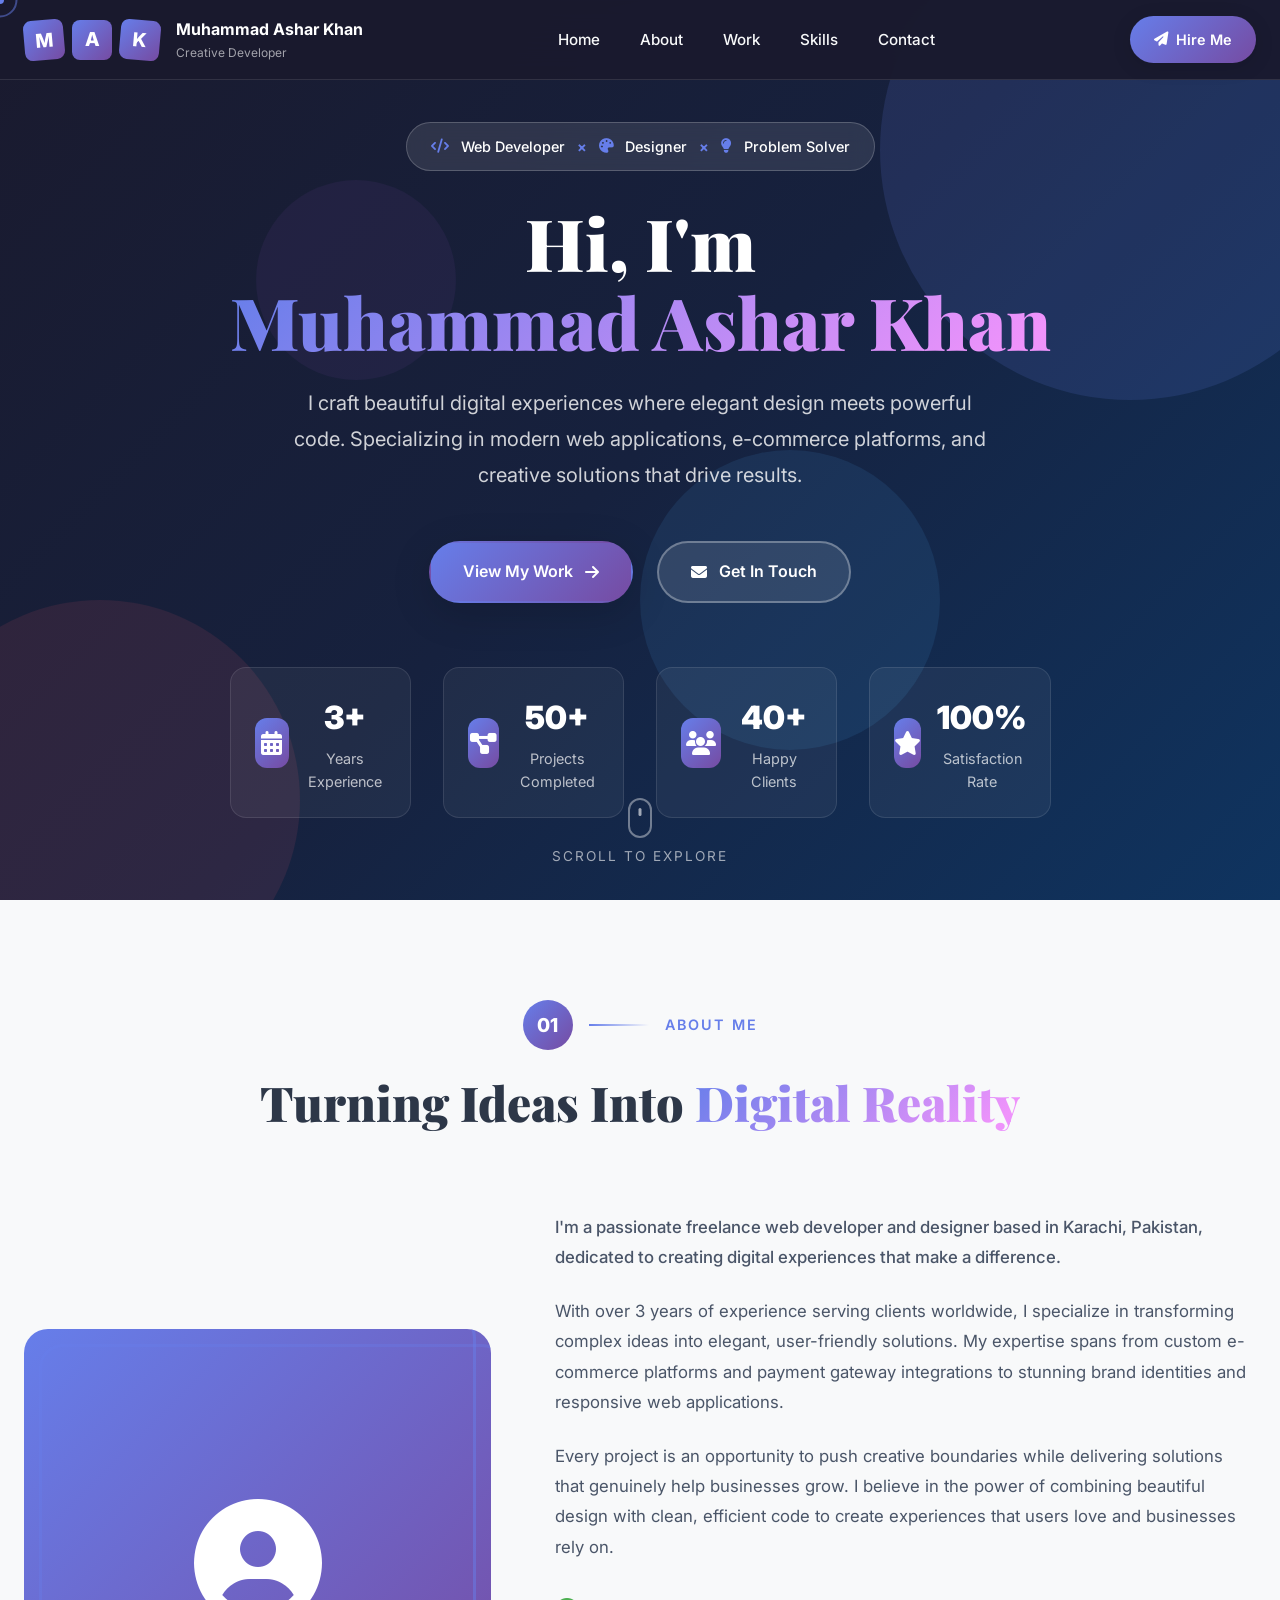
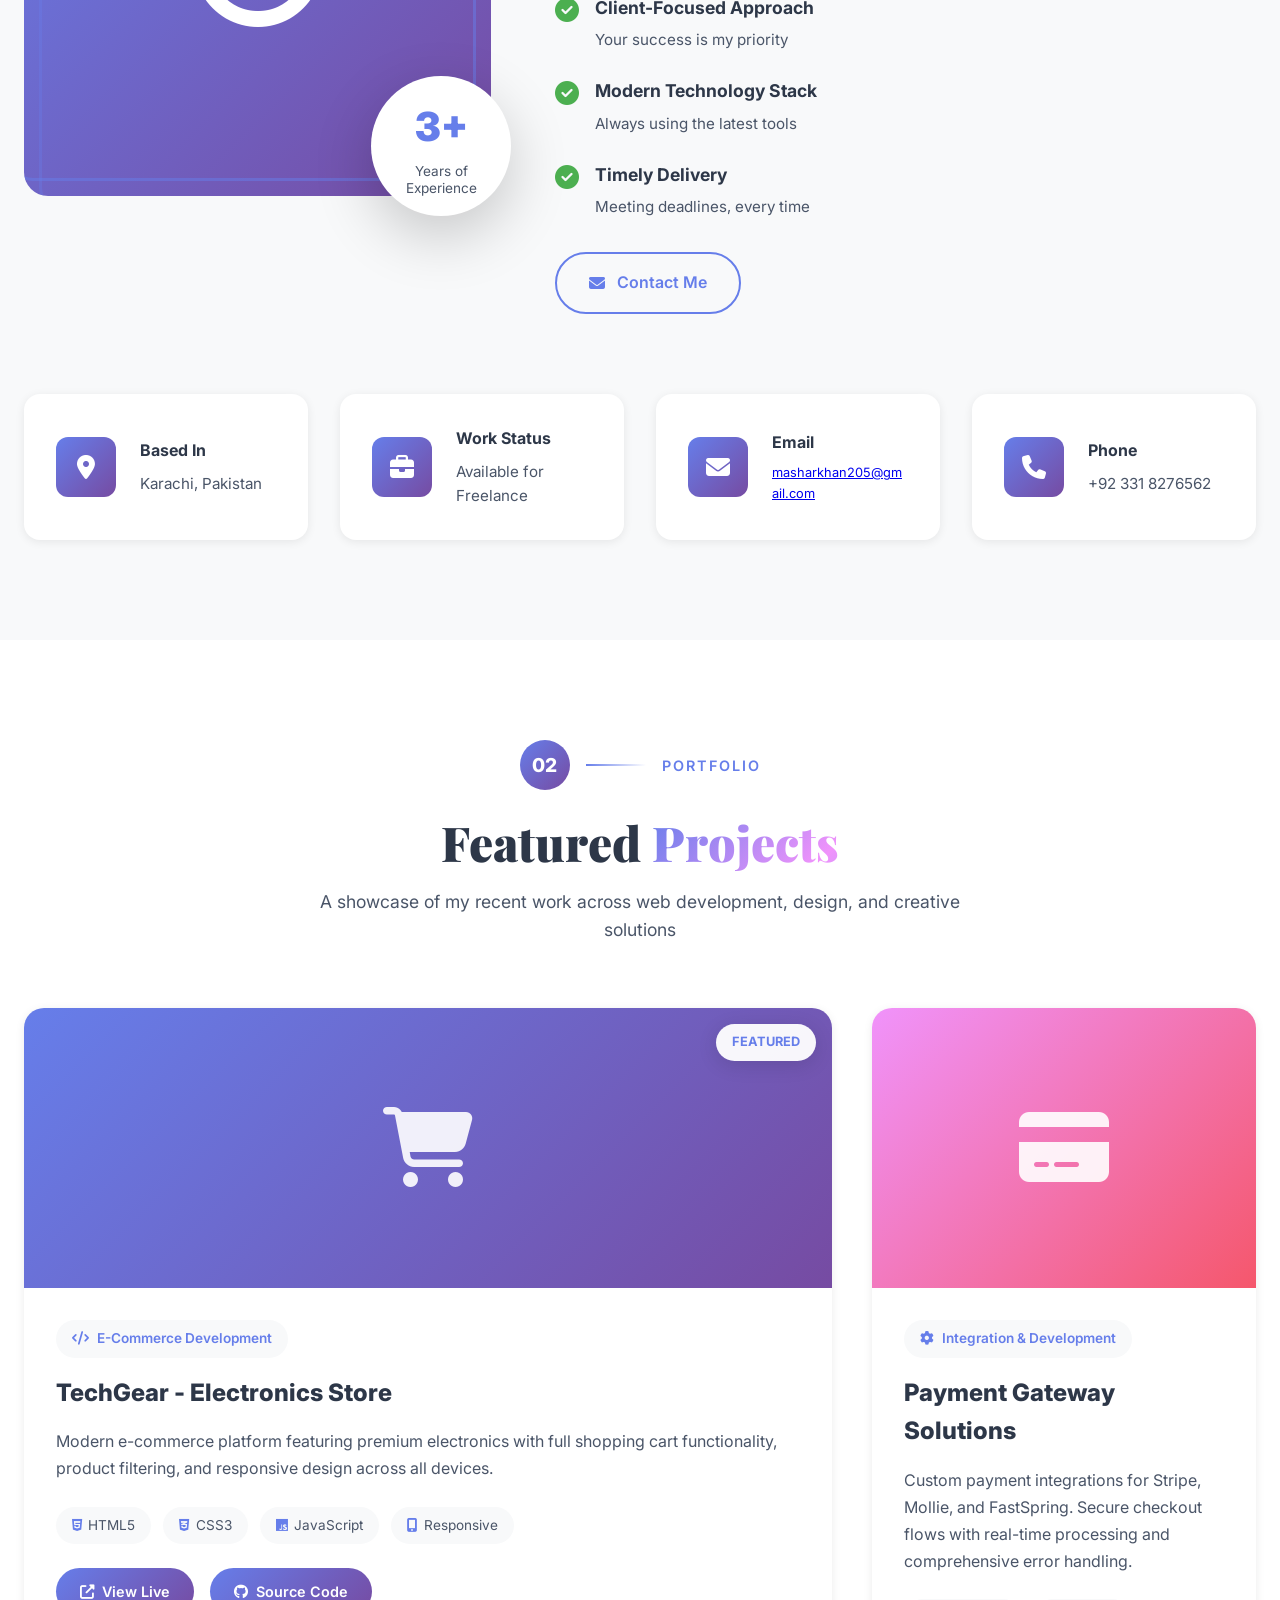
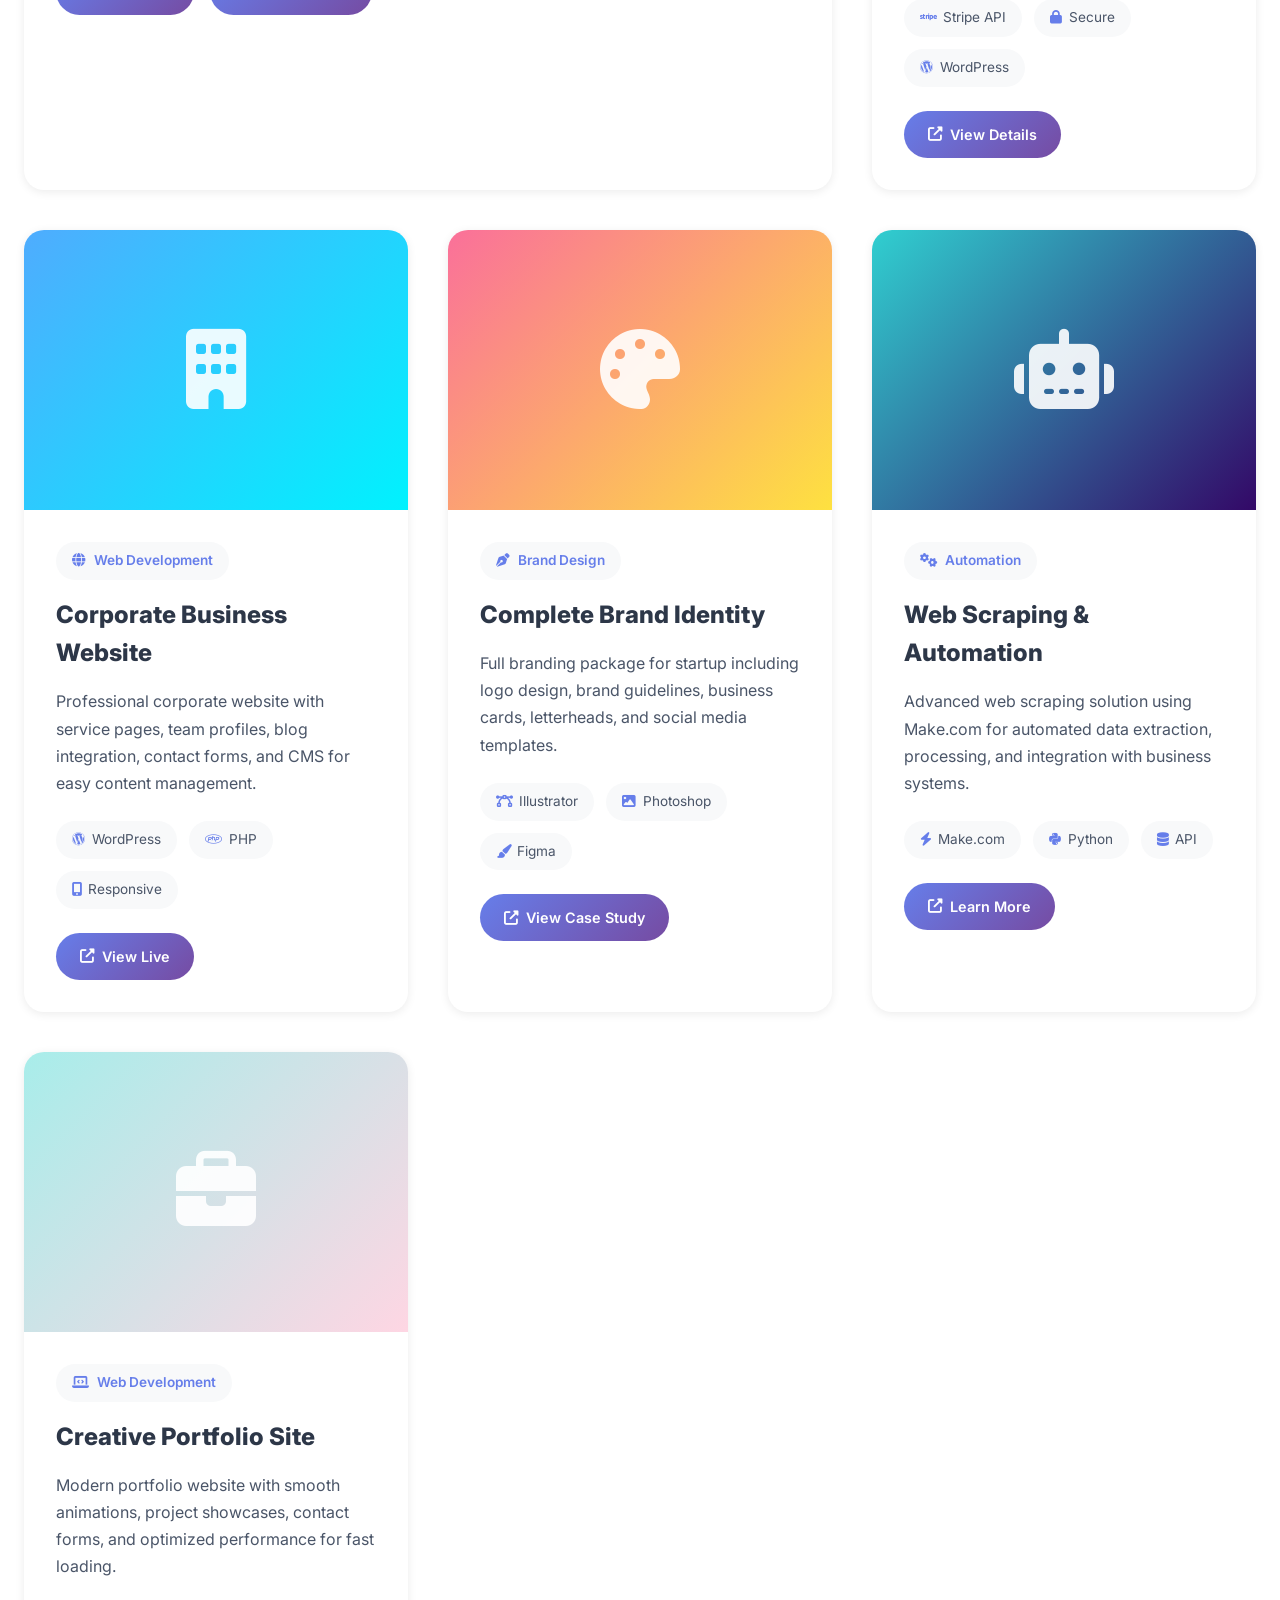
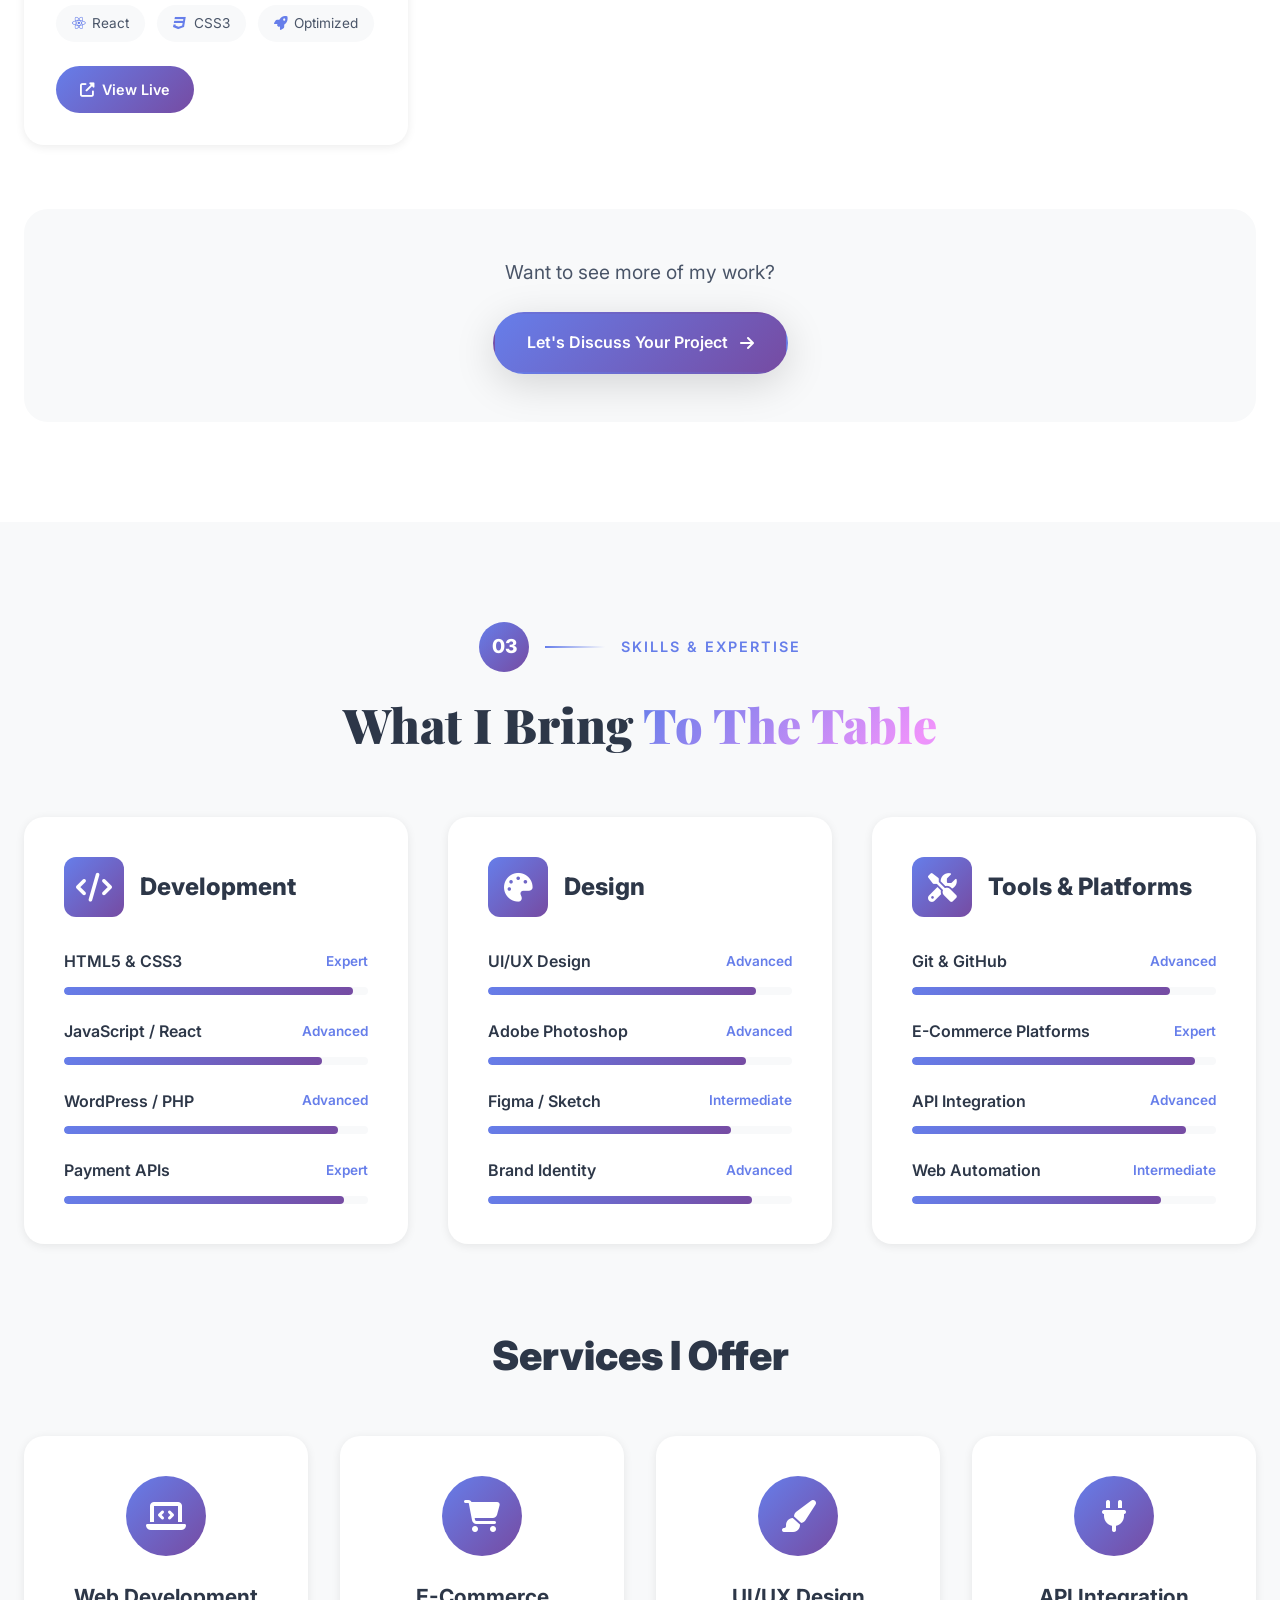
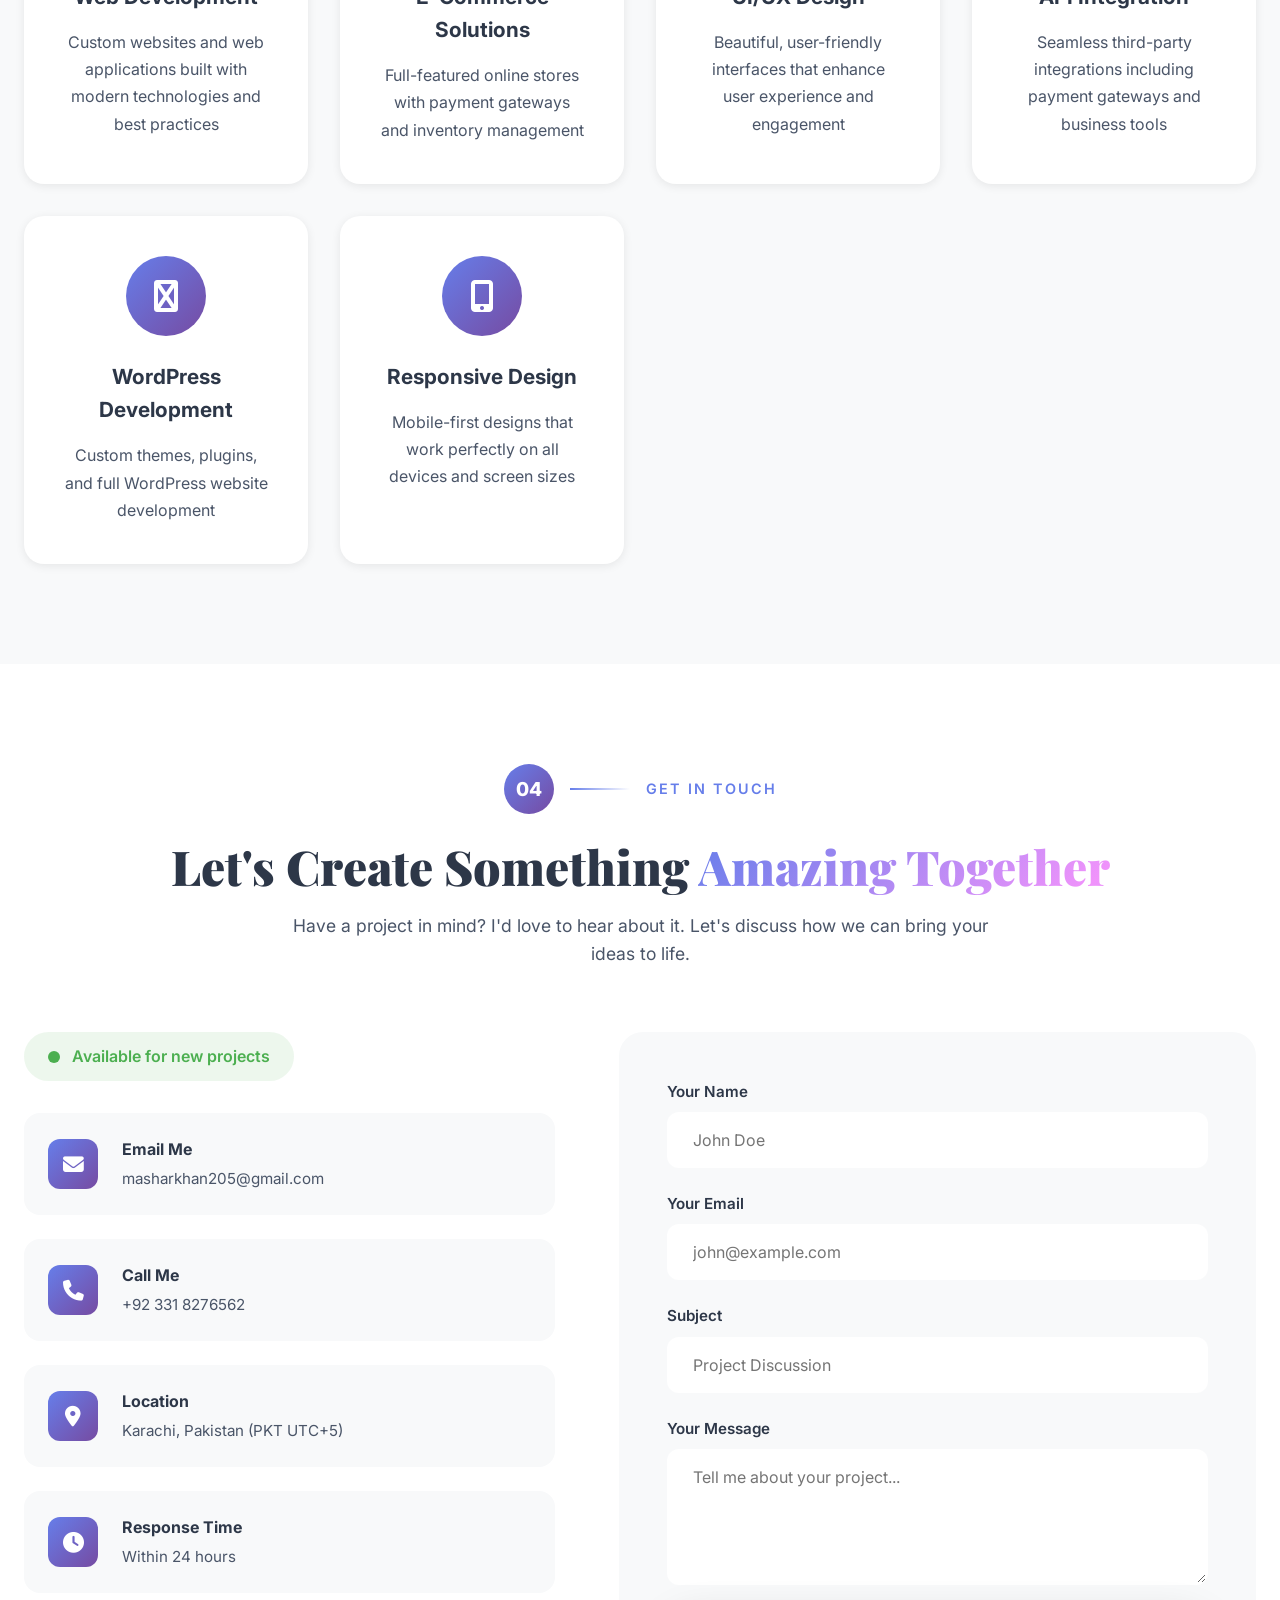
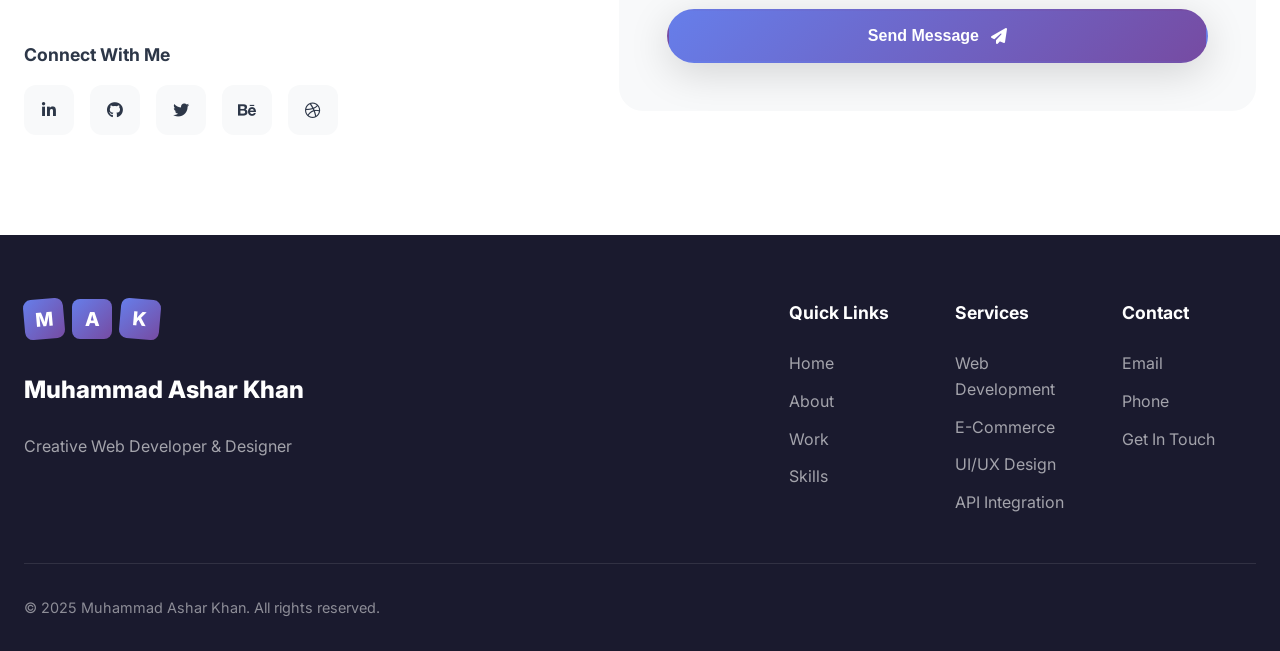
==== commit 6dd67c39: "Update index.html" ====
--- a/index.html
+++ b/index.html
@@ -214,13 +214,13 @@
                         <p>Available for Freelance</p>
                     </div>
                 </div>
-                <div class="info-card">
-                    <div class="card-icon"><i class="fas fa-envelope"></i></div>
-                    <div class="card-content">
-                        <h4>Email</h4>
-                        <p><a href="mailto:masharkhan205@gmail.com">masharkhan205@gmail.com</a></p>
-                    </div>
-                </div>
+               <div class="info-card">
+    <div class="card-icon"><i class="fas fa-envelope"></i></div>
+    <div class="card-content">
+        <h4>Email</h4>
+        <p style="font-size: 0.8rem; word-break: break-all;"><a href="mailto:masharkhan205@gmail.com">masharkhan205@gmail.com</a></p>
+    </div>
+</div>
                 <div class="info-card">
                     <div class="card-icon"><i class="fas fa-phone"></i></div>
                     <div class="card-content">
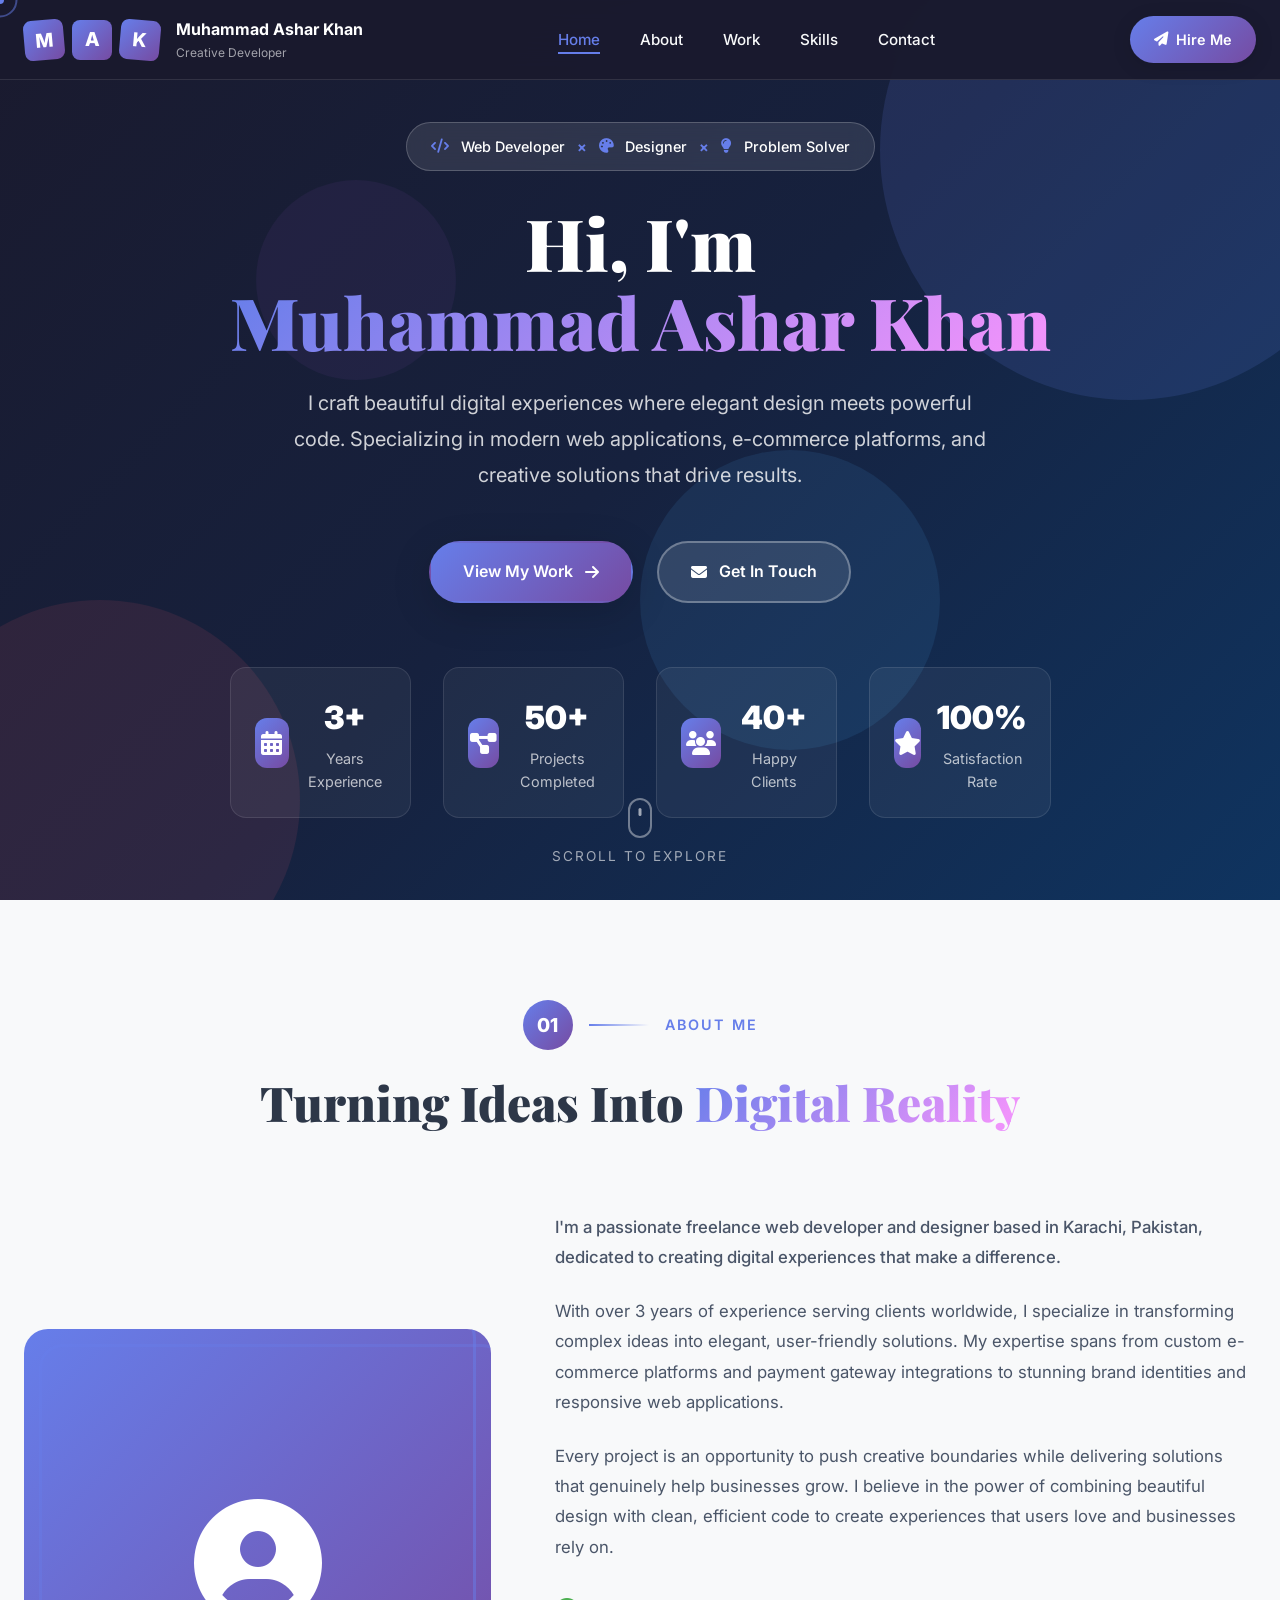
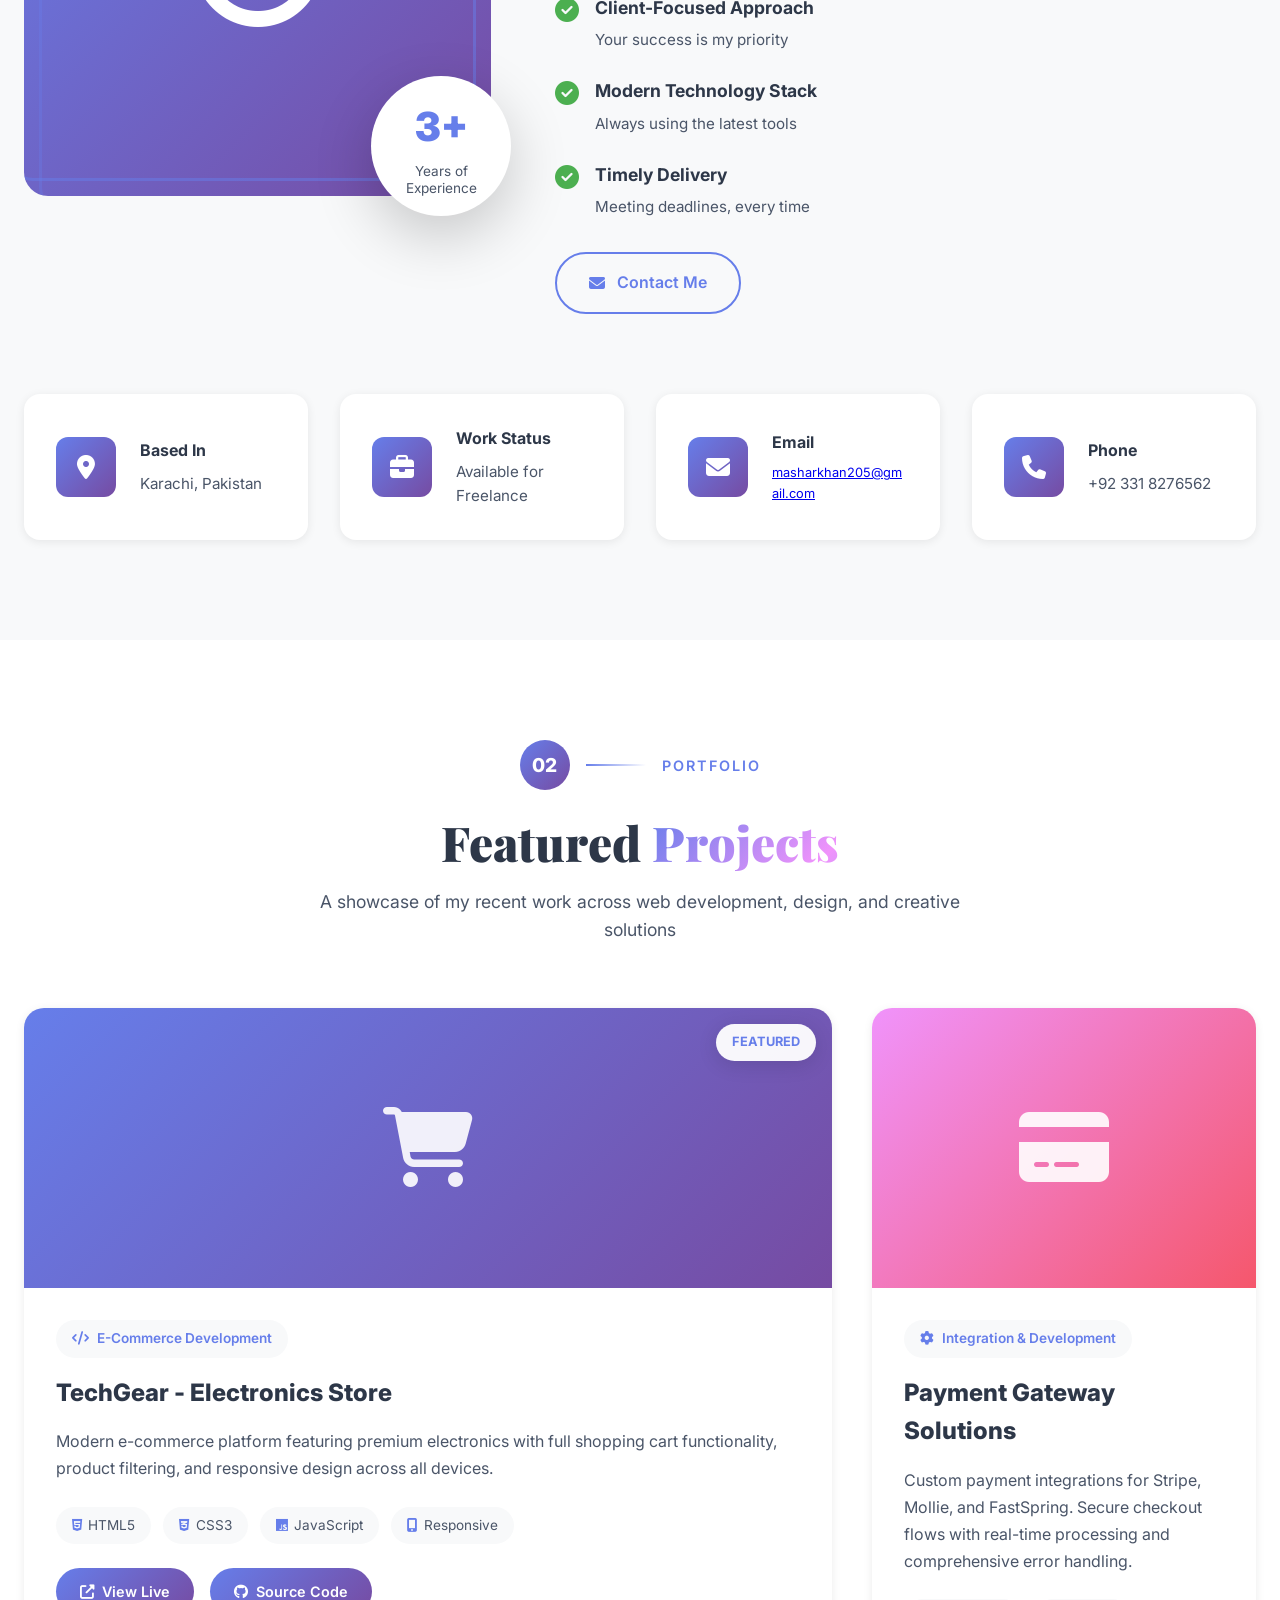
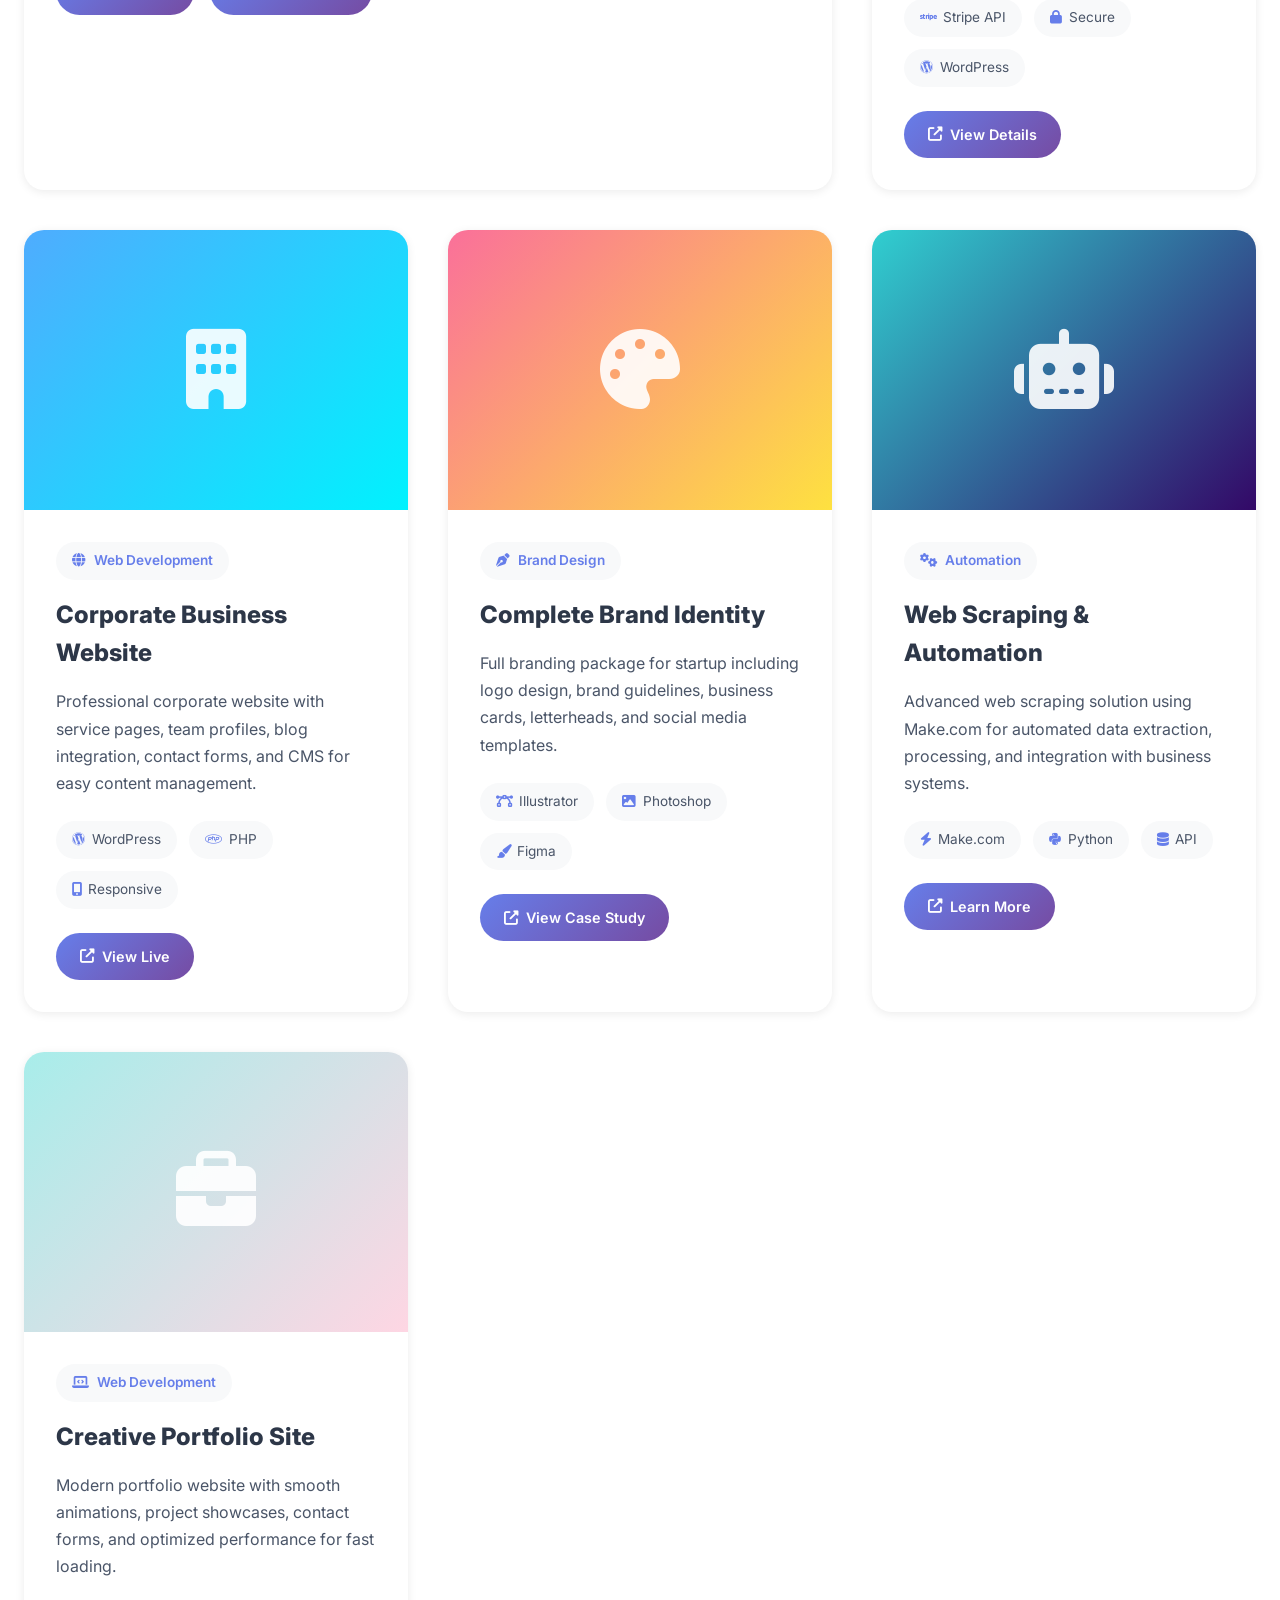
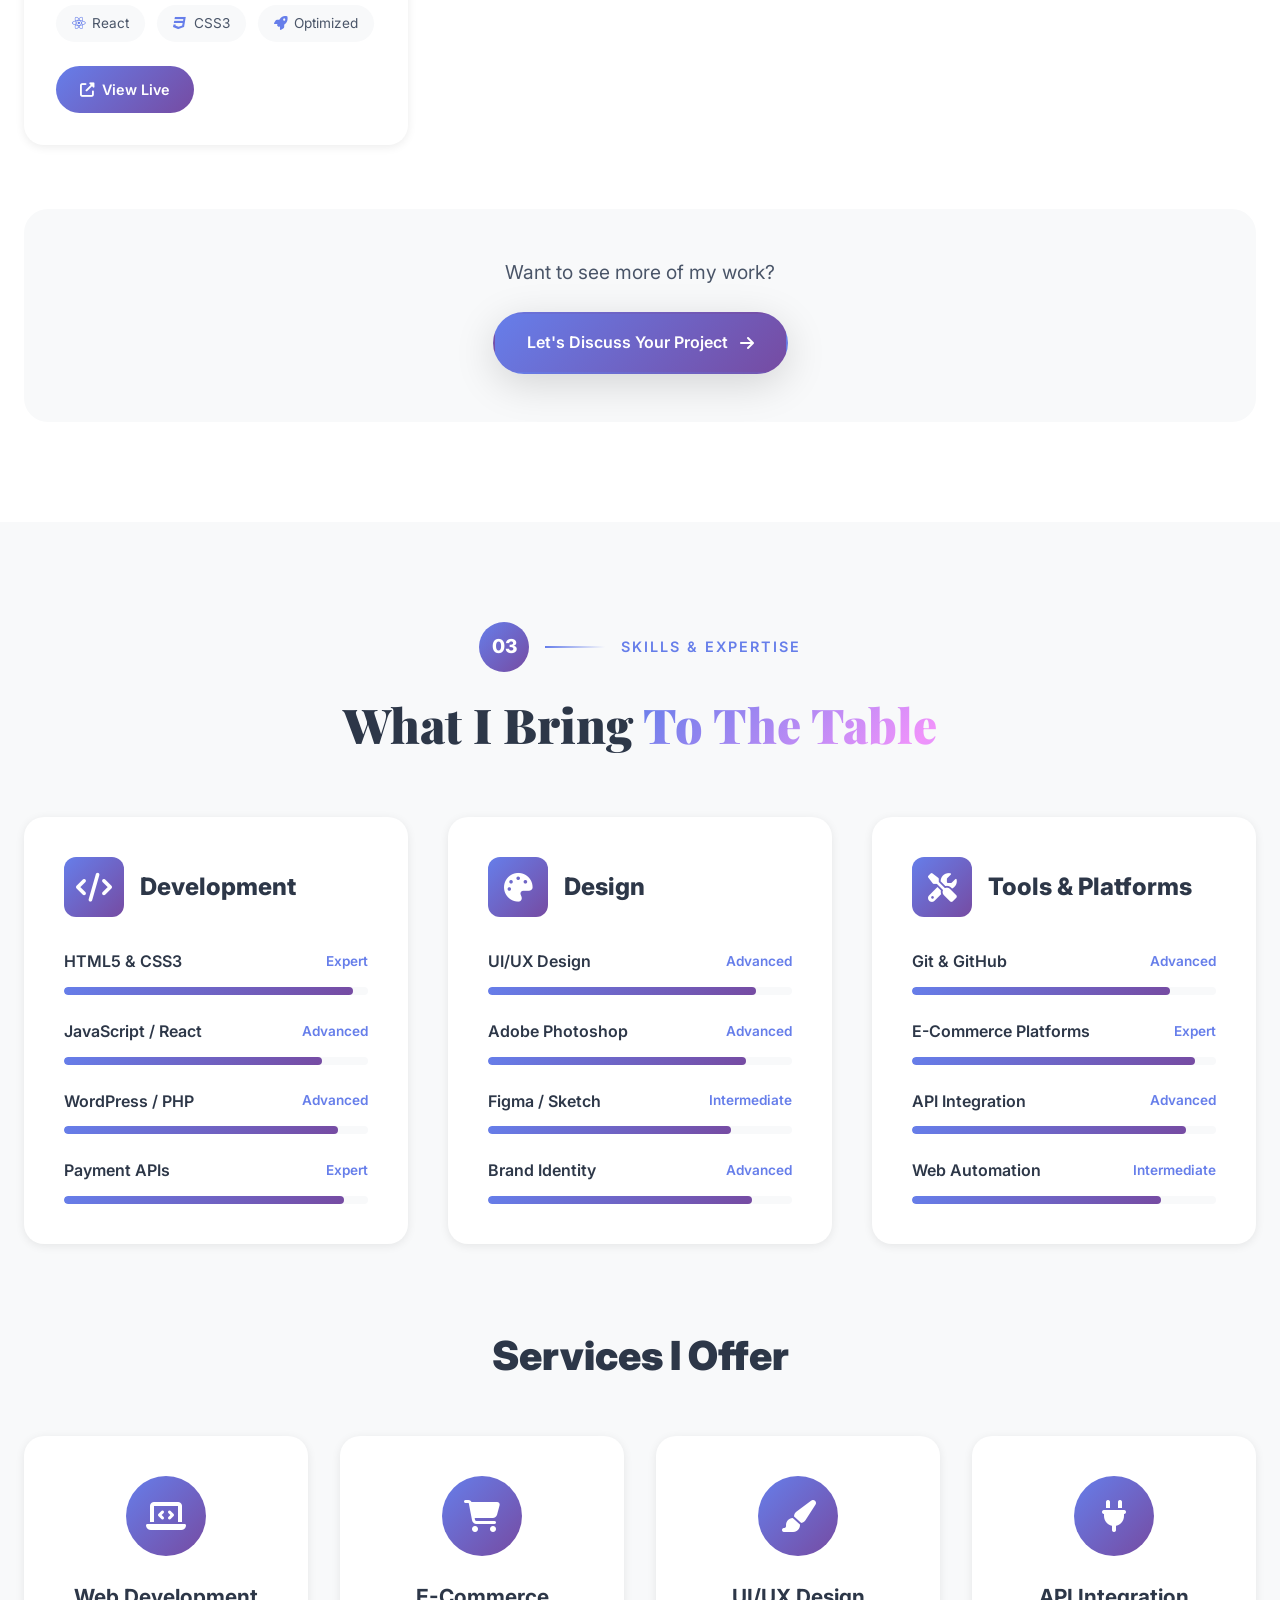
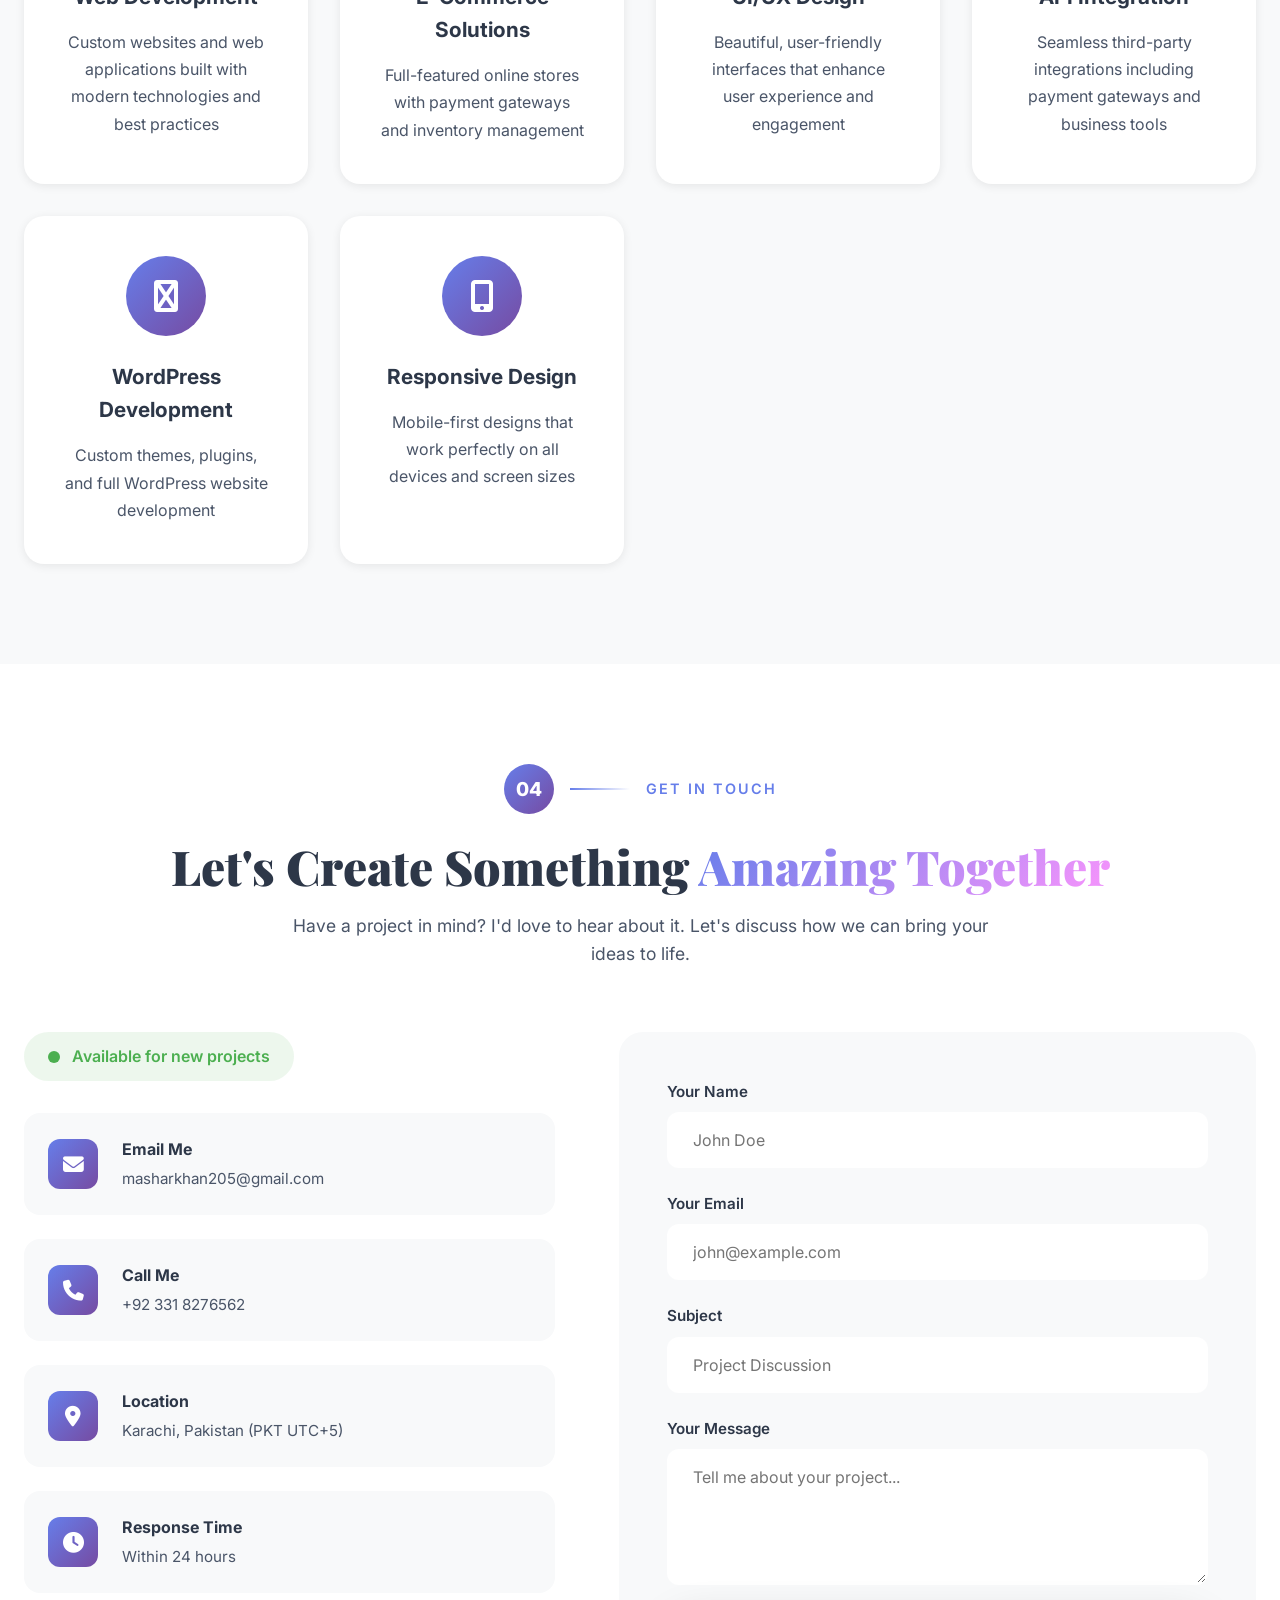
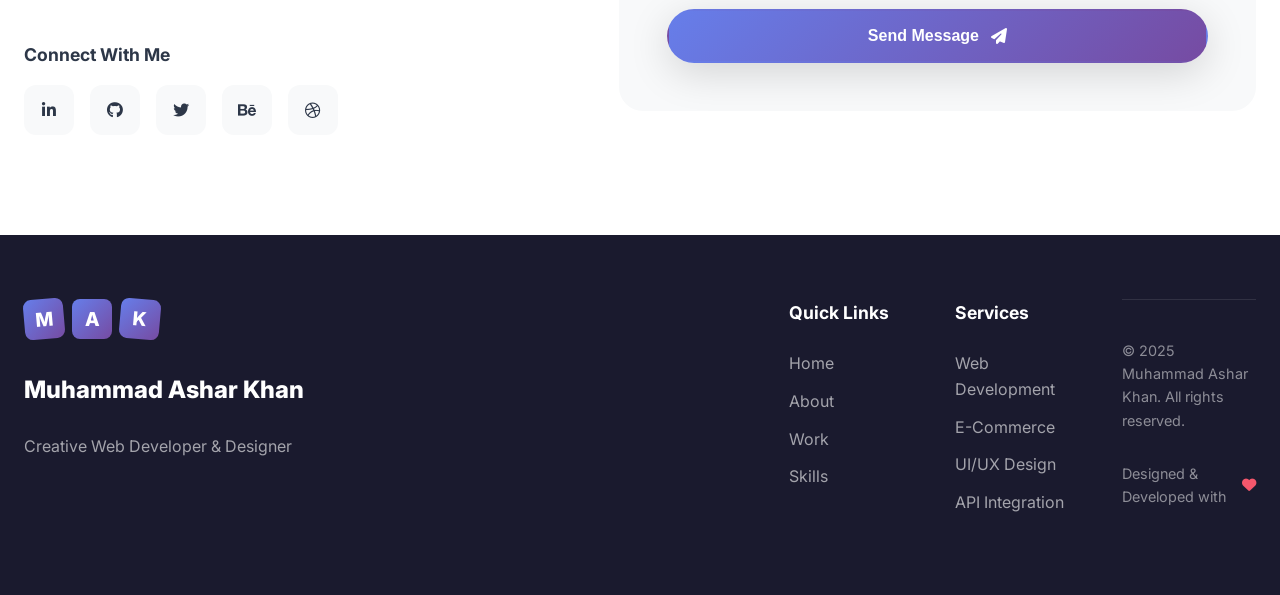
==== commit 9ac3a76e: "Update index.html" ====
--- a/index.html
+++ b/index.html
@@ -794,17 +794,18 @@
                             <li><a href="#skills">API Integration</a></li>
                         </ul>
                     </div>
-                    <div class="footer-column">
-                        <h4>Contact</h4>
-                        <ul>
-                            <li><a href="mailto:masharkhan205@gmail.com">Email</a></li>
-                            <li><a href="tel:+923318276562">Phone</a></li>
-                            <li><a href="#contact">Get In Touch</a></li>
-                        </ul>
-                    </div>
-                </div>
-            </div>
-
-            <div class="footer-bottom">
-                <p>&copy; 2025 Muhammad Ashar Khan. All rights reserved.</p>
-   
+                    <div class="footer-bottom">
+            <p>&copy; 2025 Muhammad Ashar Khan. All rights reserved.</p>
+            <p class="footer-love">Designed & Developed with <i class="fas fa-heart"></i></p>
+        </div>
+    </div>
+</footer>
+
+<!-- Back to Top Button -->
+<button class="back-to-top" id="backToTop" aria-label="Back to top">
+    <i class="fas fa-arrow-up"></i>
+</button>
+
+<script src="script.js"></script>
+</body>
+</html>
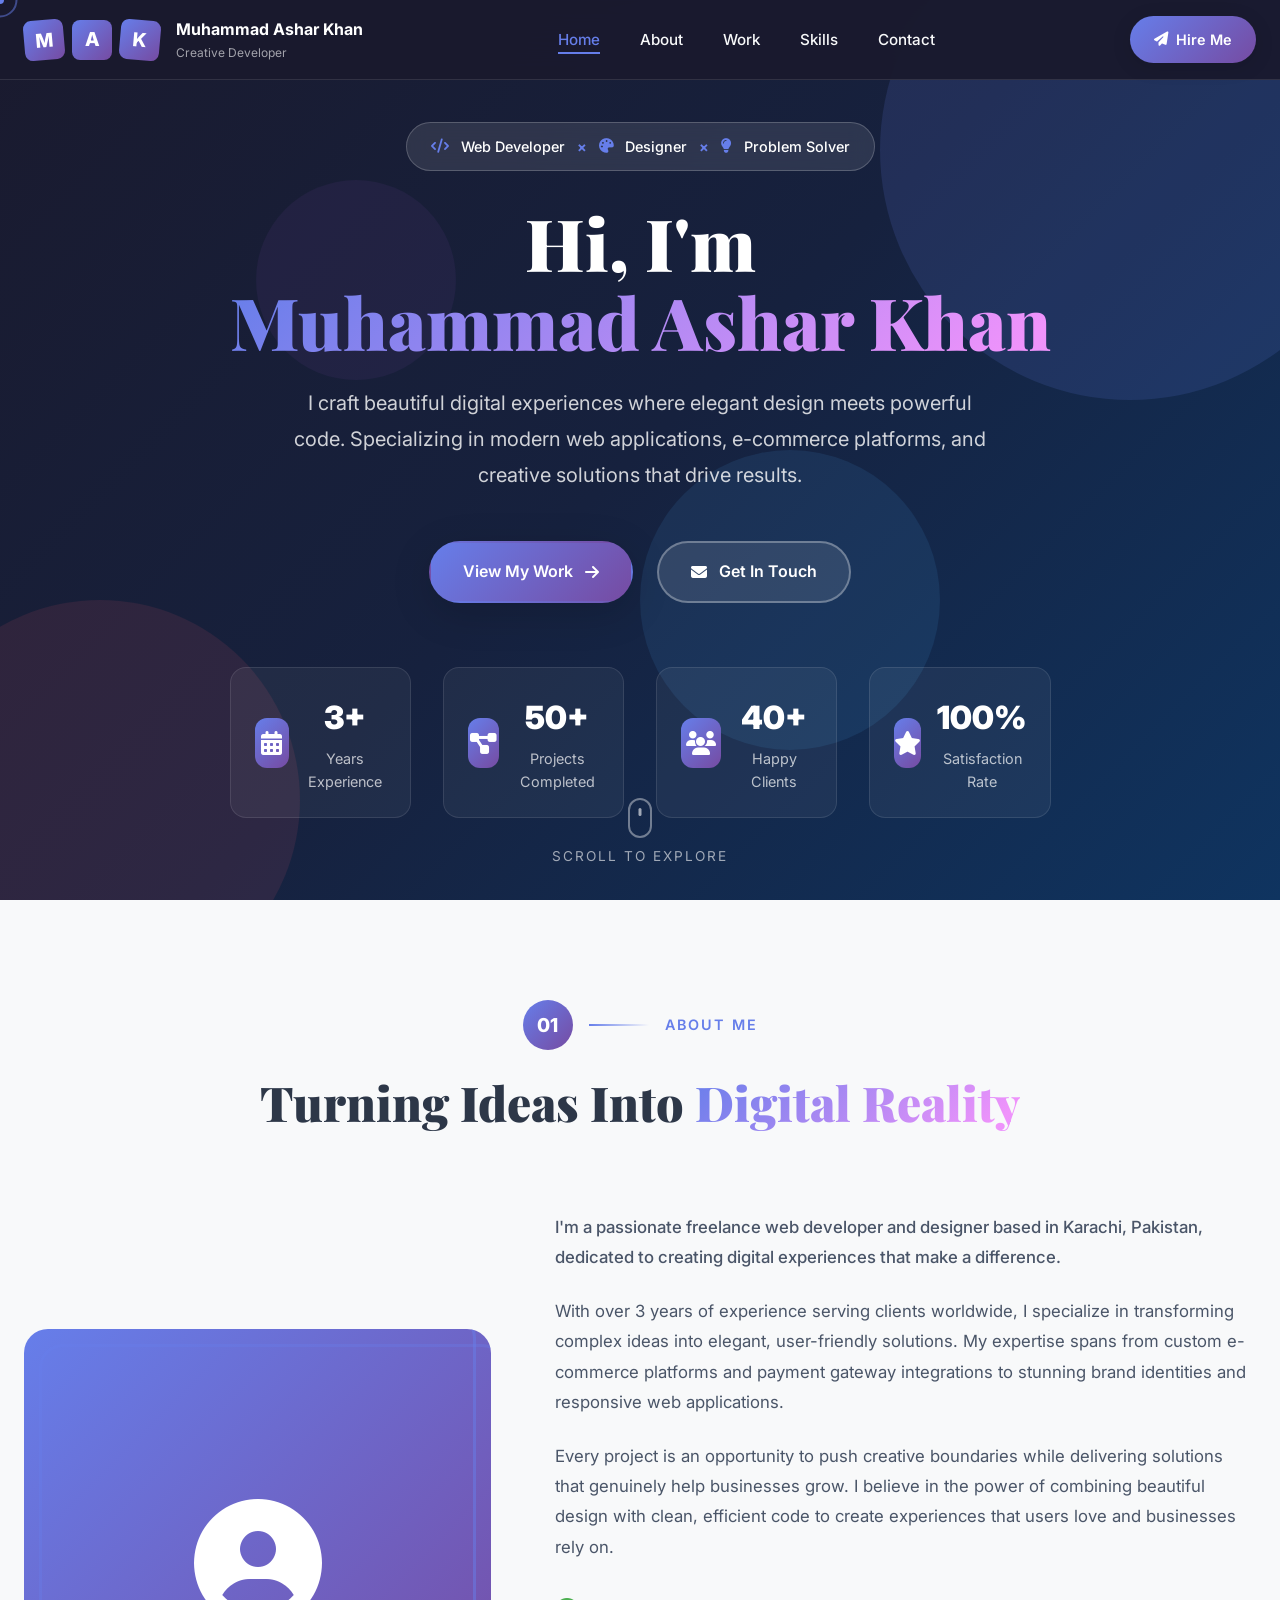
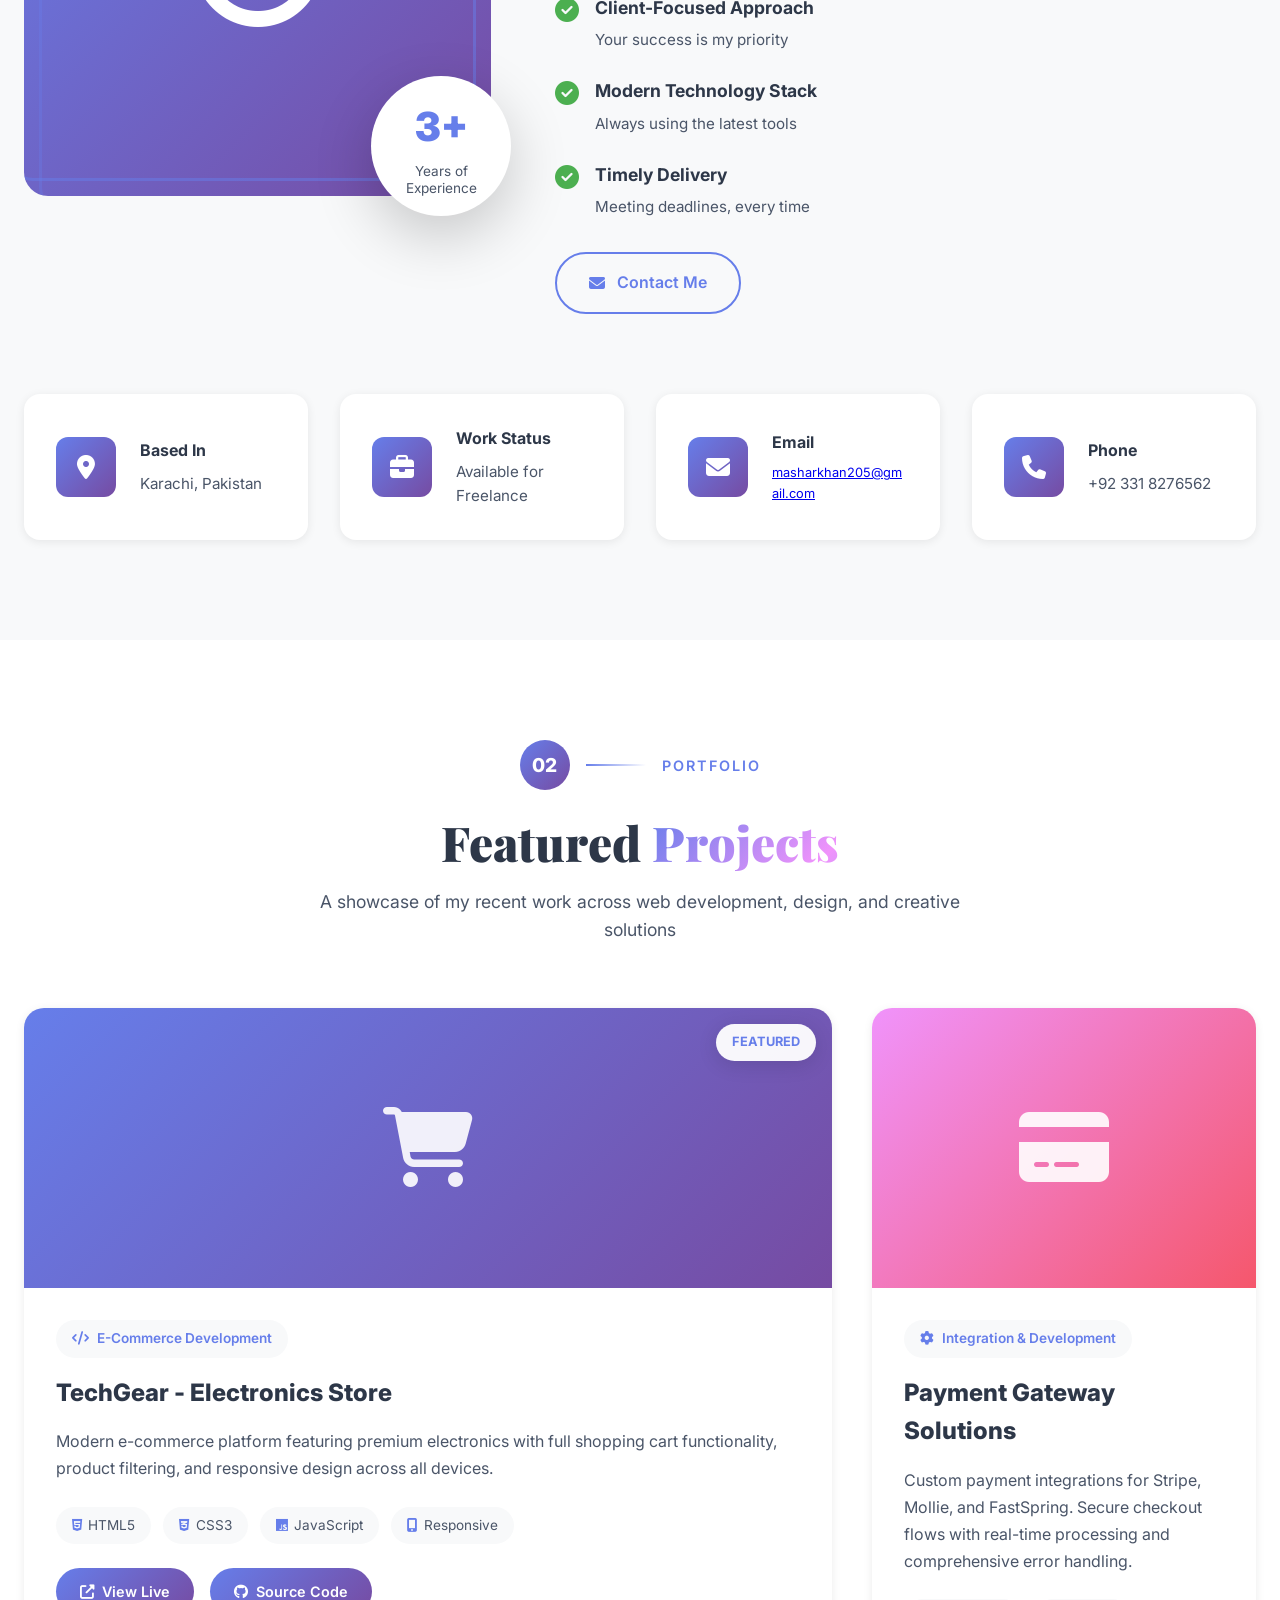
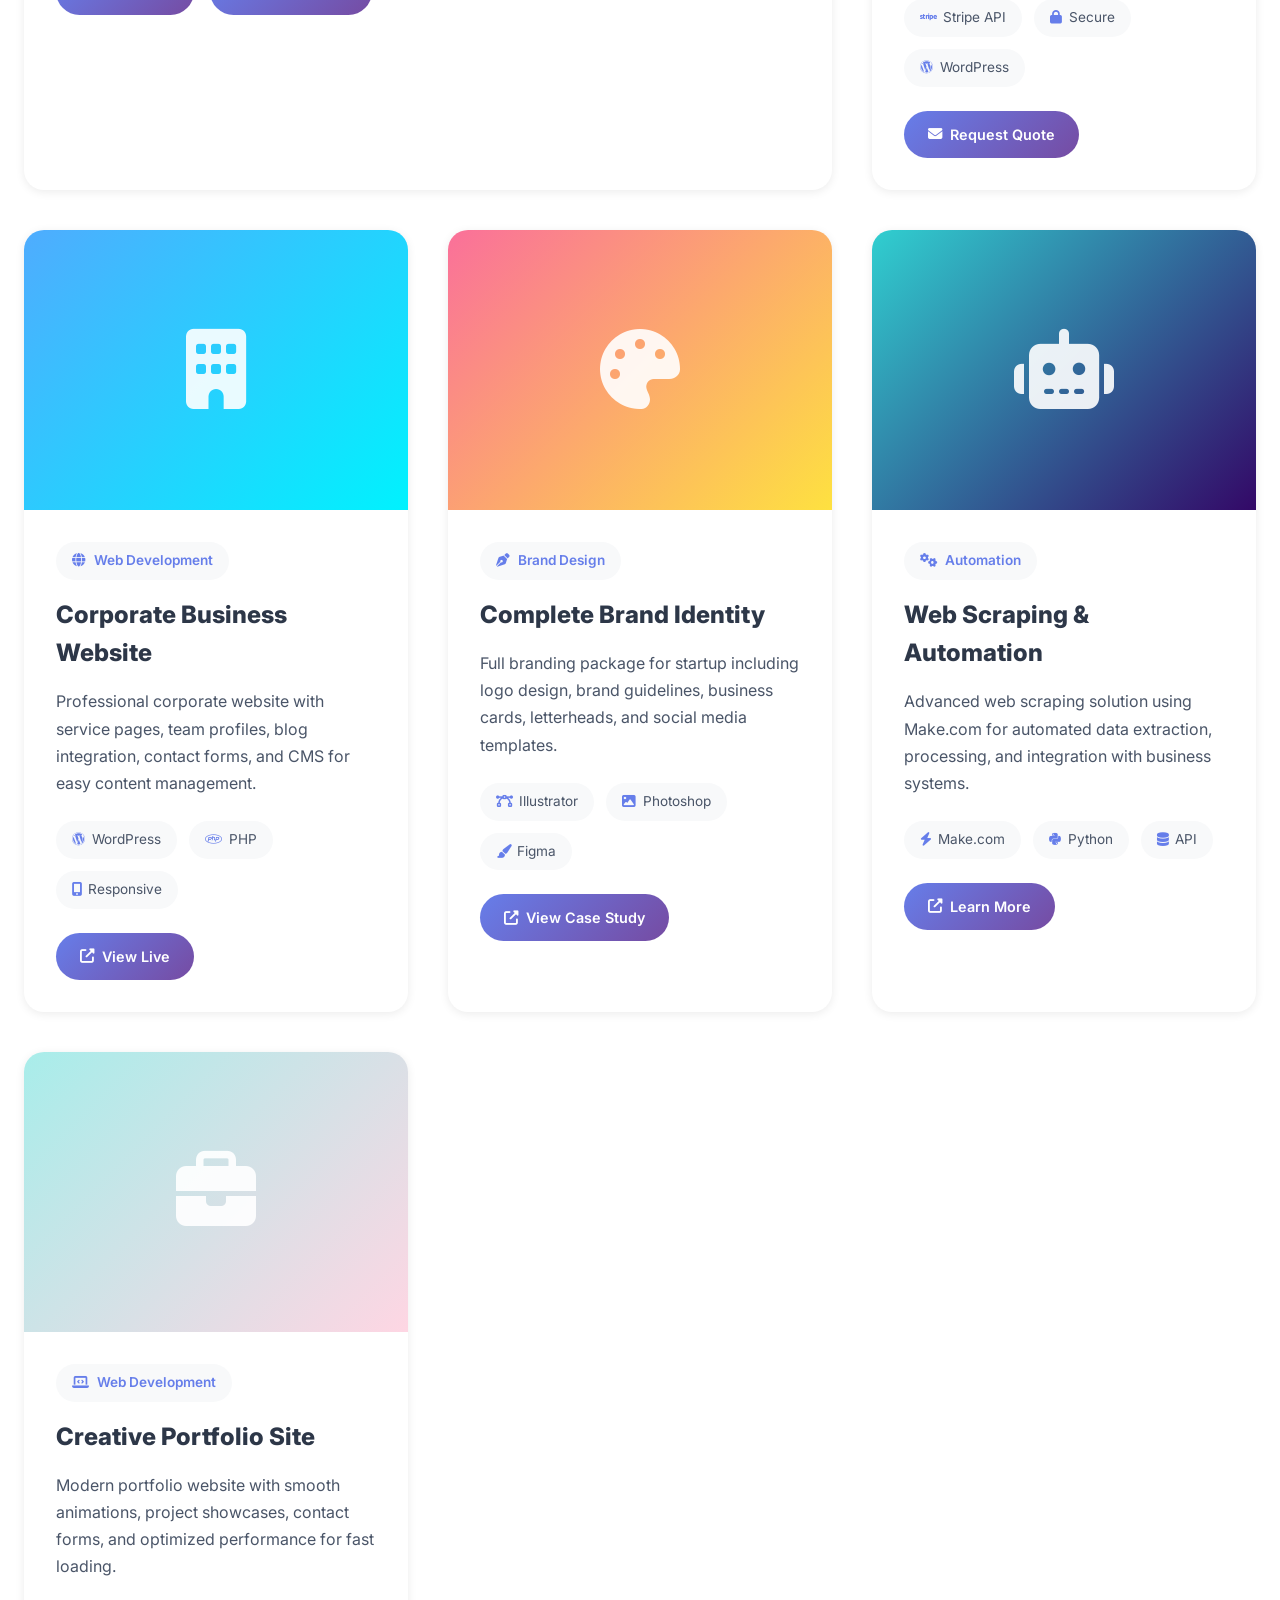
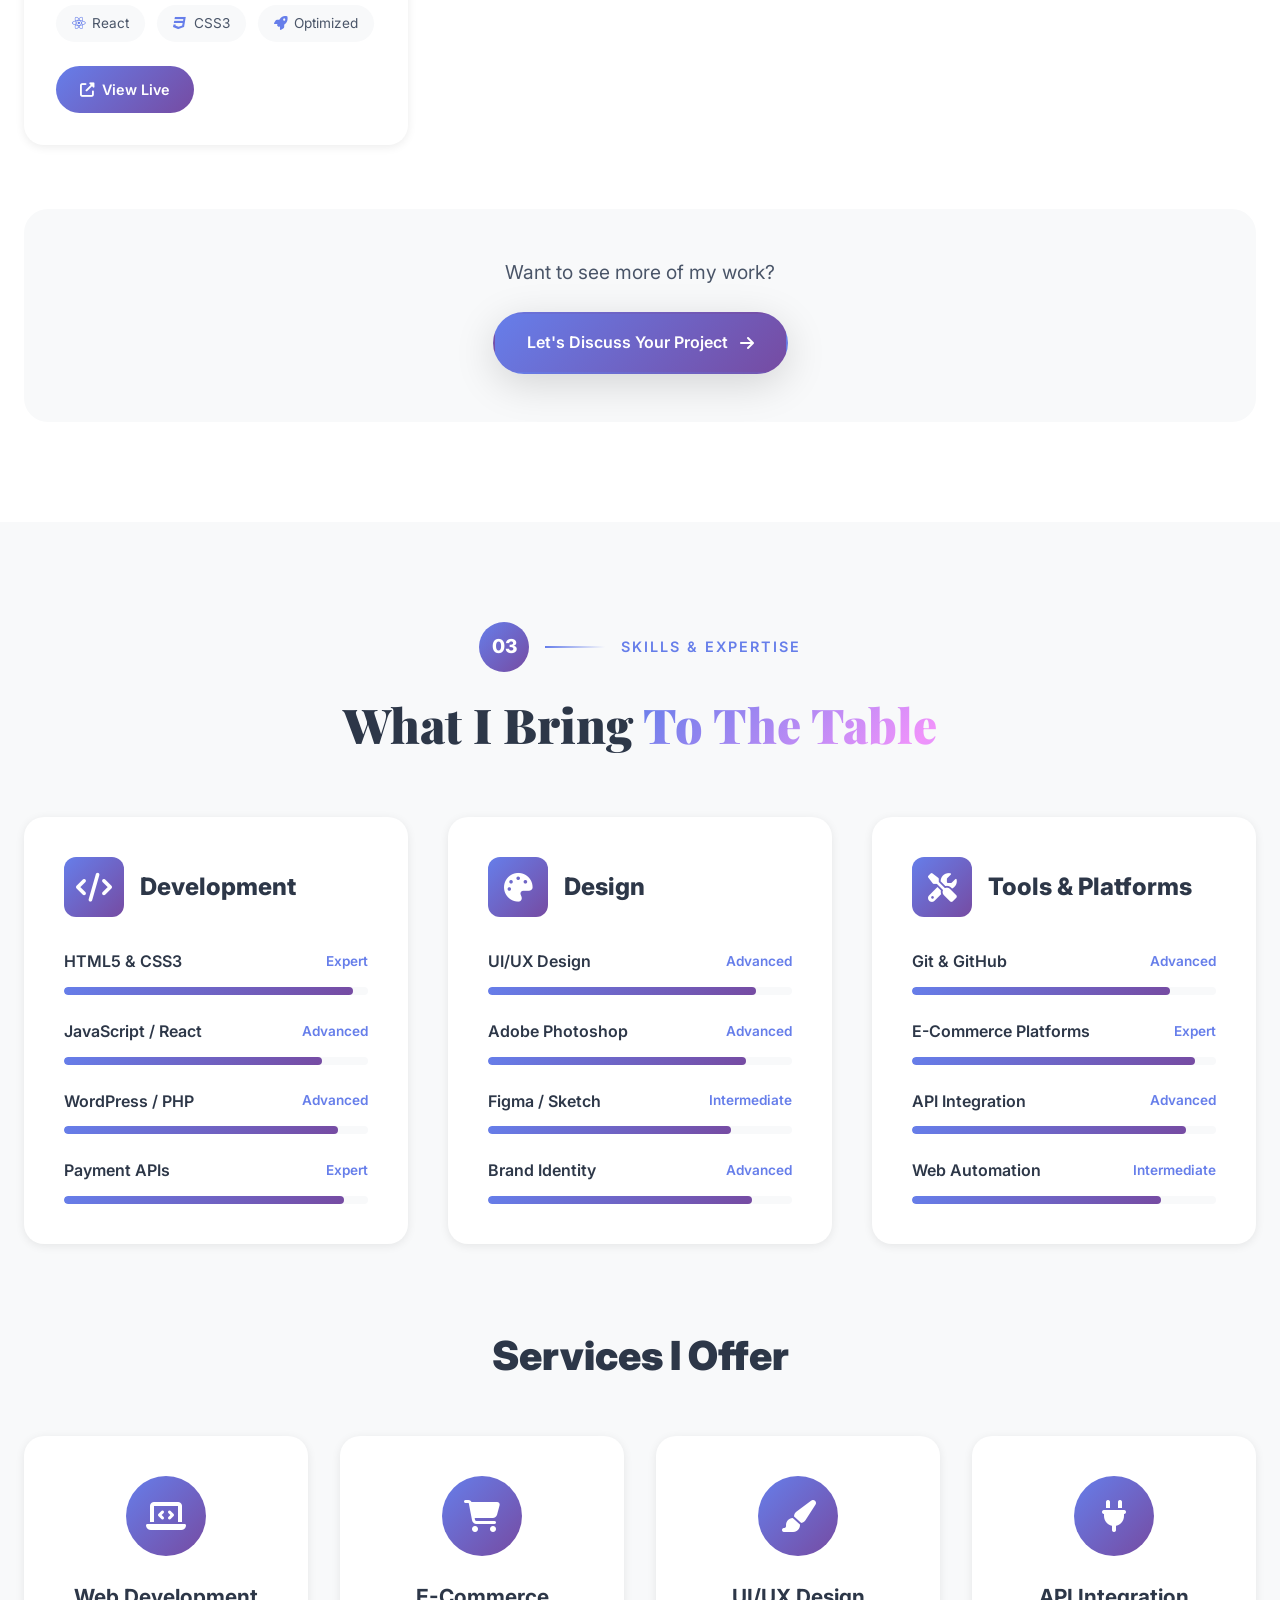
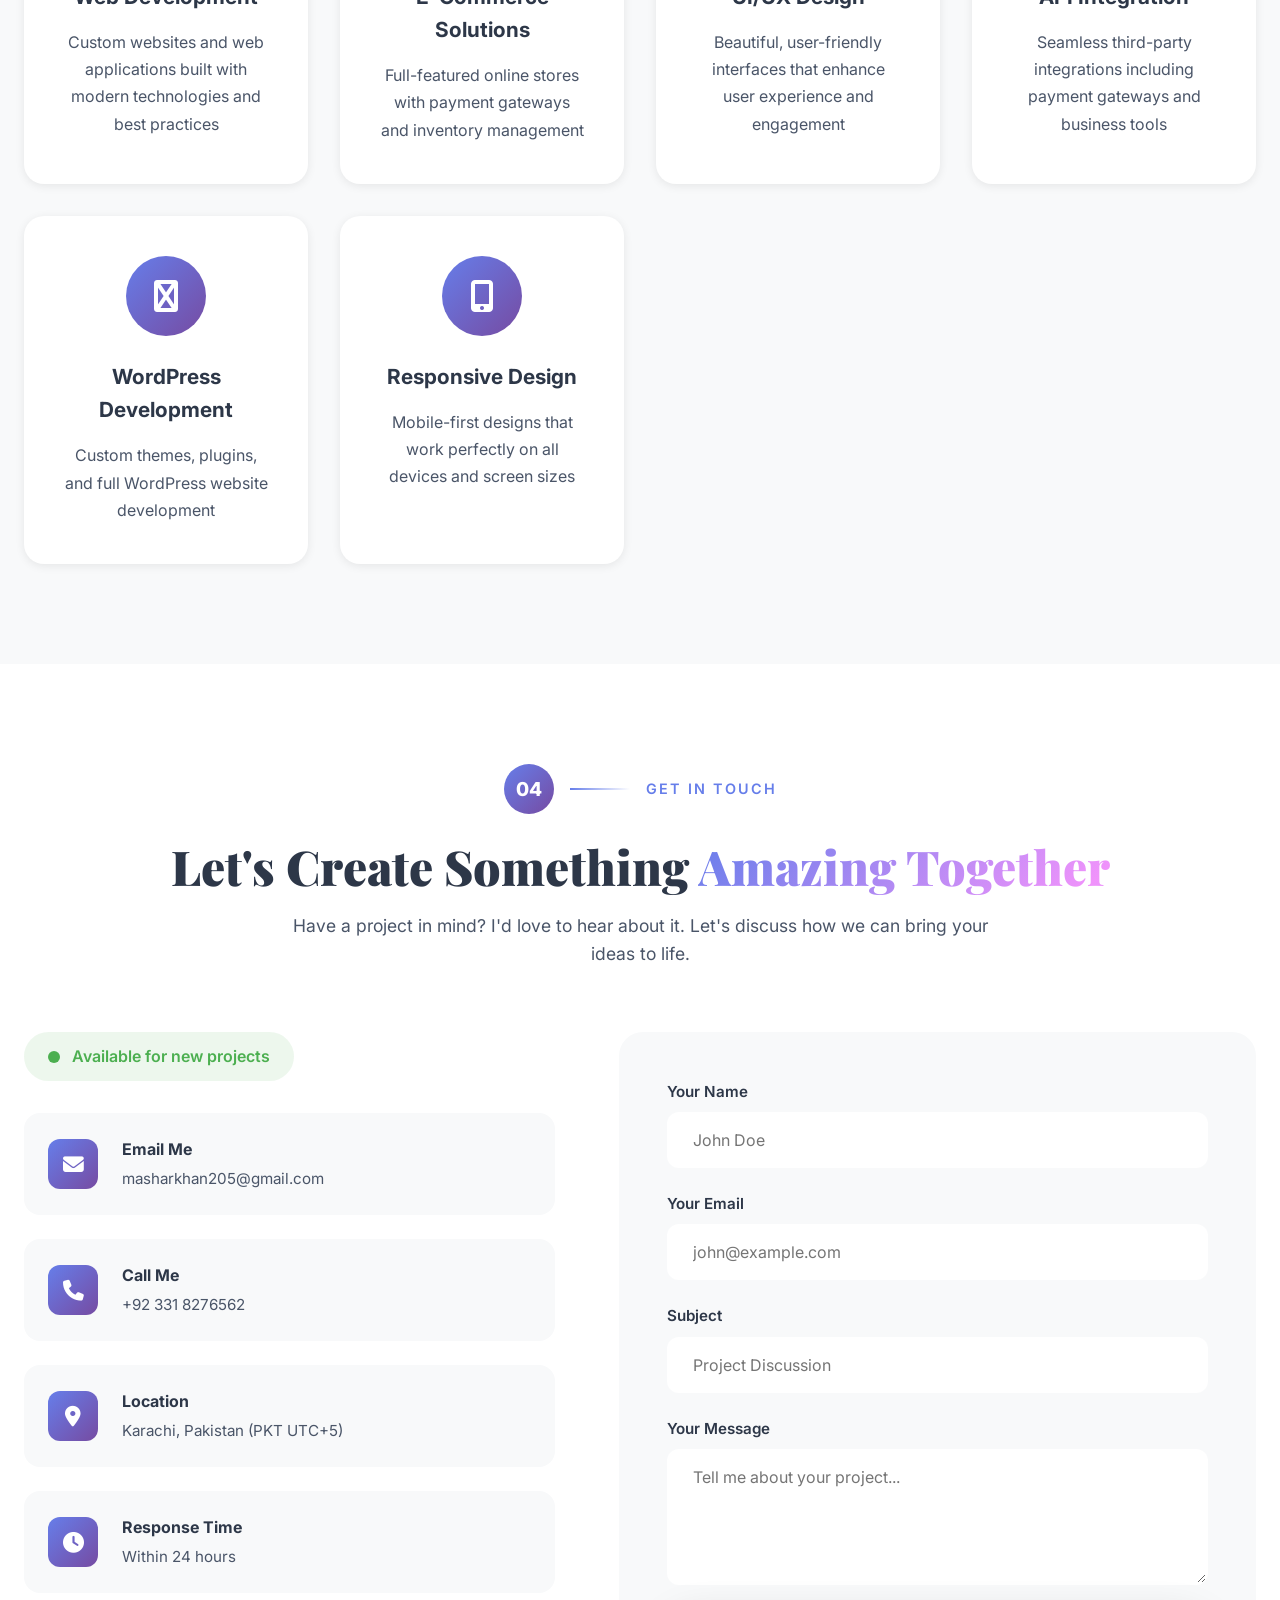
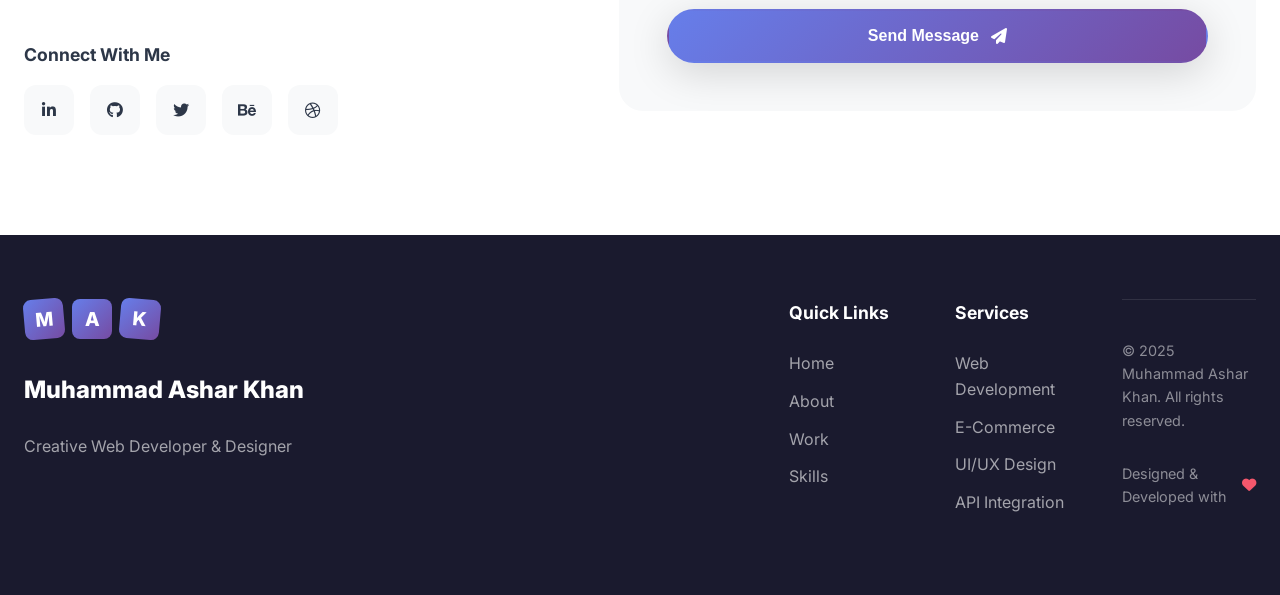
==== commit 6fd751c4: "Update index.html" ====
--- a/index.html
+++ b/index.html
@@ -269,15 +269,15 @@
                             <span><i class="fas fa-mobile-alt"></i> Responsive</span>
                         </div>
                         <div class="project-links">
-                            <a href="#" class="project-link">
-                                <i class="fas fa-external-link-alt"></i>
-                                <span>View Live</span>
-                            </a>
-                            <a href="#" class="project-link">
-                                <i class="fab fa-github"></i>
-                                <span>Source Code</span>
-                            </a>
-                        </div>
+    <a href="https://masharkhan2005-tech.github.io/techgear-demo/" target="_blank" class="project-link">
+        <i class="fas fa-external-link-alt"></i>
+        <span>View Live</span>
+    </a>
+    <a href="https://github.com/masharkhan2005-tech/techgear-demo" target="_blank" class="project-link">
+        <i class="fab fa-github"></i>
+        <span>Source Code</span>
+    </a>
+</div>
                     </div>
                 </div>
 
@@ -302,11 +302,11 @@
                             <span><i class="fab fa-wordpress"></i> WordPress</span>
                         </div>
                         <div class="project-links">
-                            <a href="#" class="project-link">
-                                <i class="fas fa-external-link-alt"></i>
-                                <span>View Details</span>
-                            </a>
-                        </div>
+    <a href="#contact" class="project-link">
+        <i class="fas fa-envelope"></i>
+        <span>Request Quote</span>
+    </a>
+</div>
                     </div>
                 </div>
 
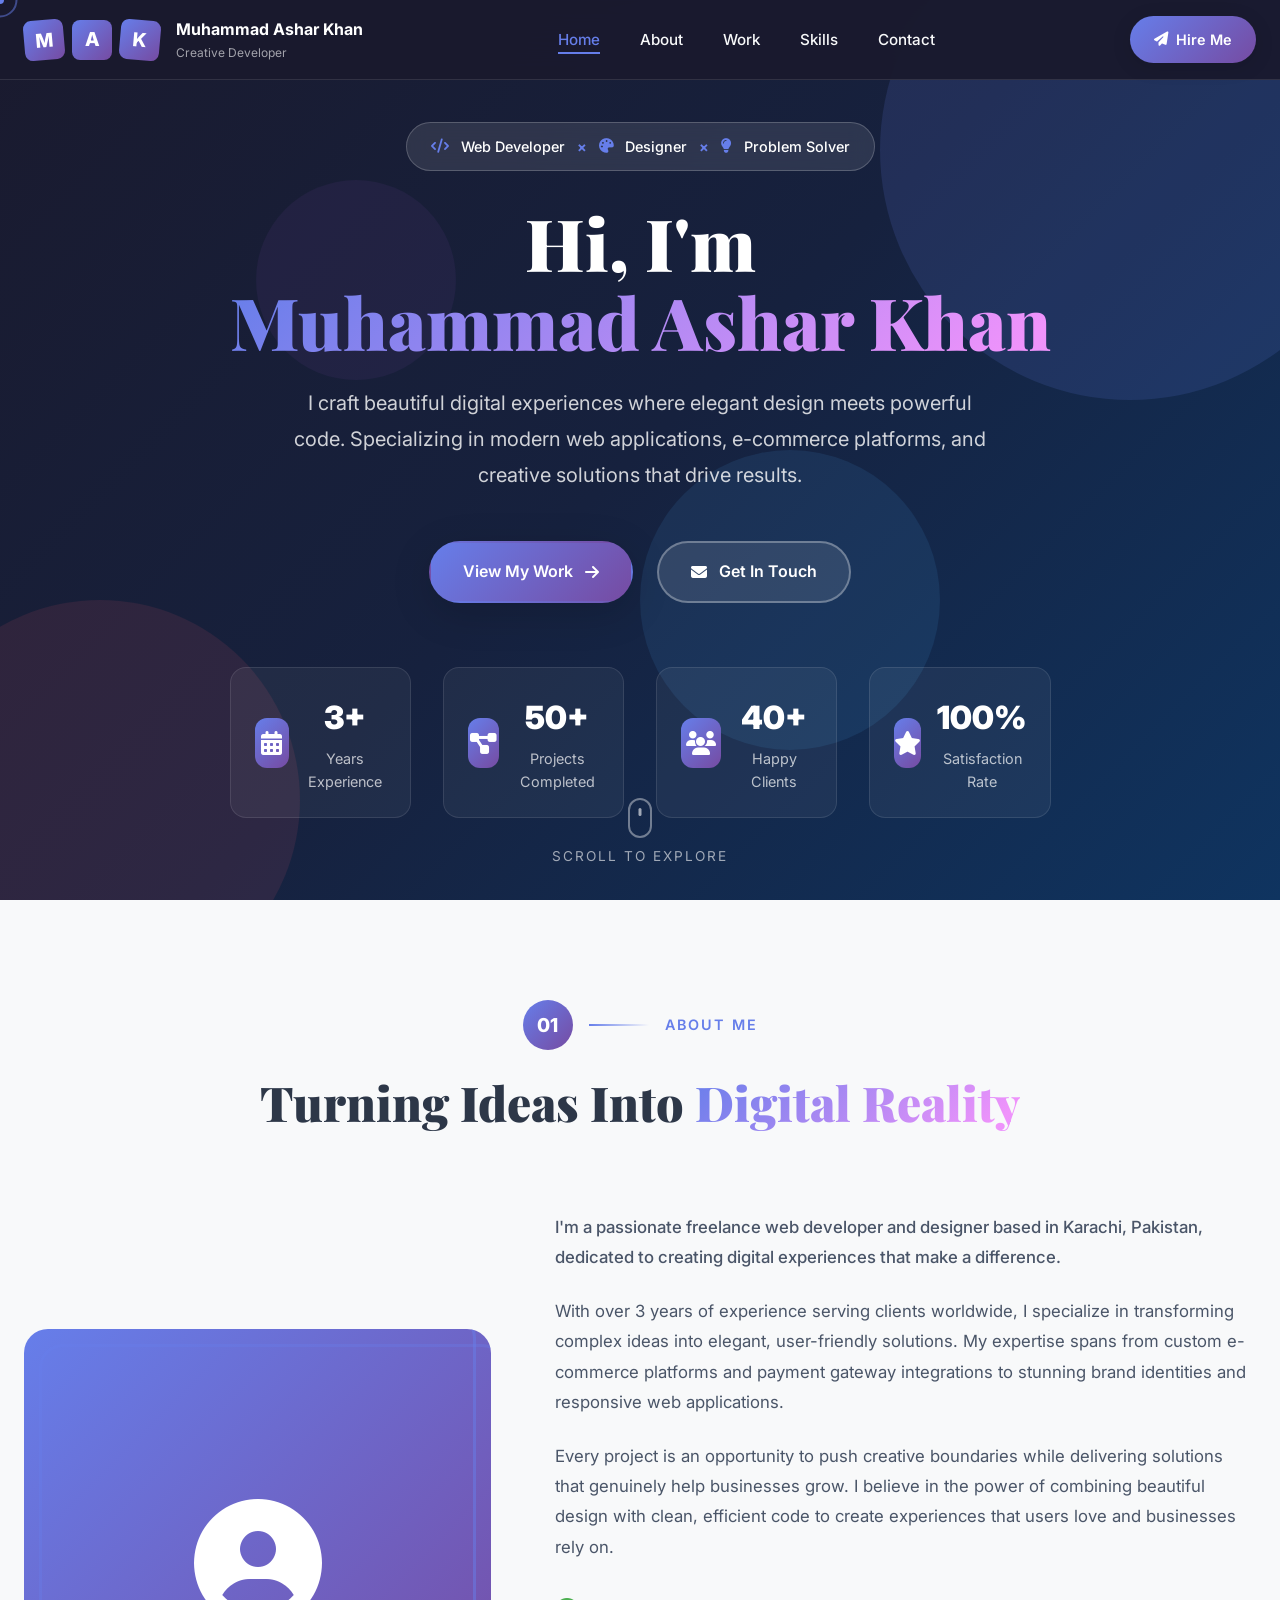
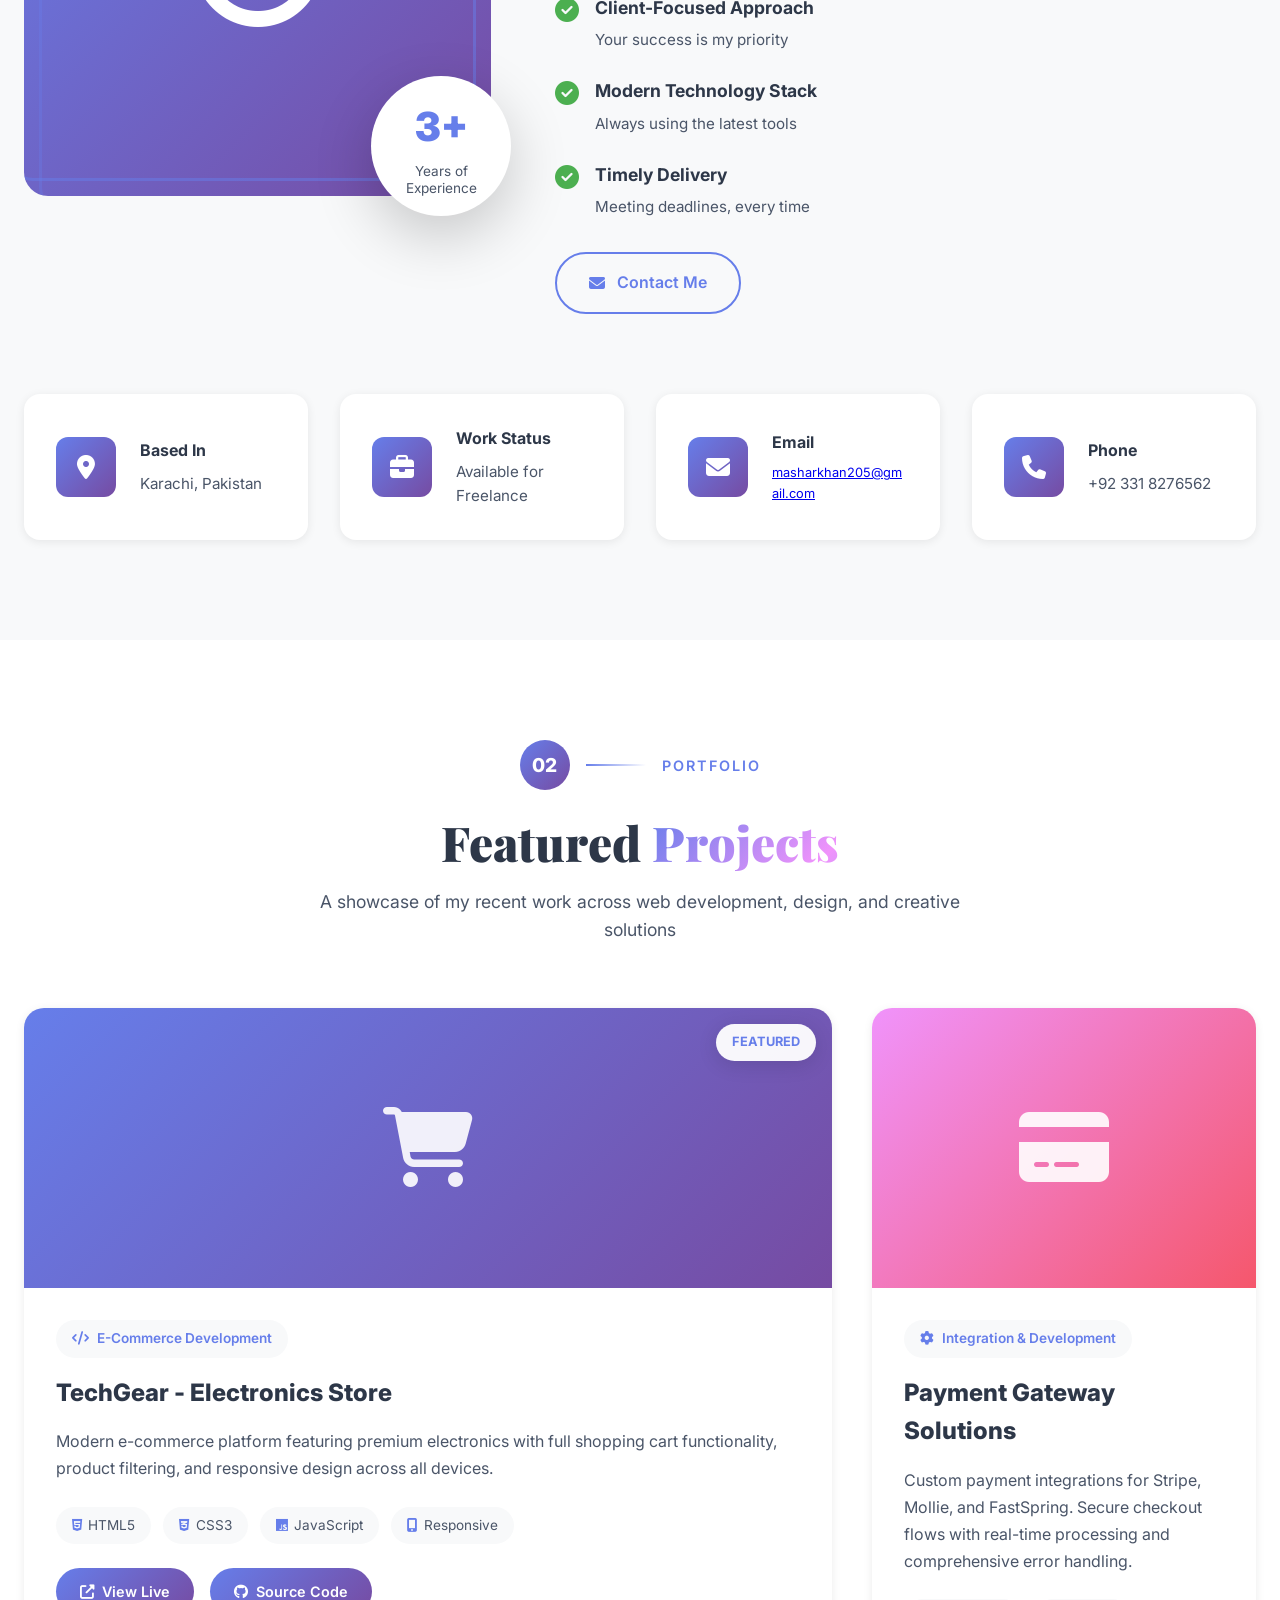
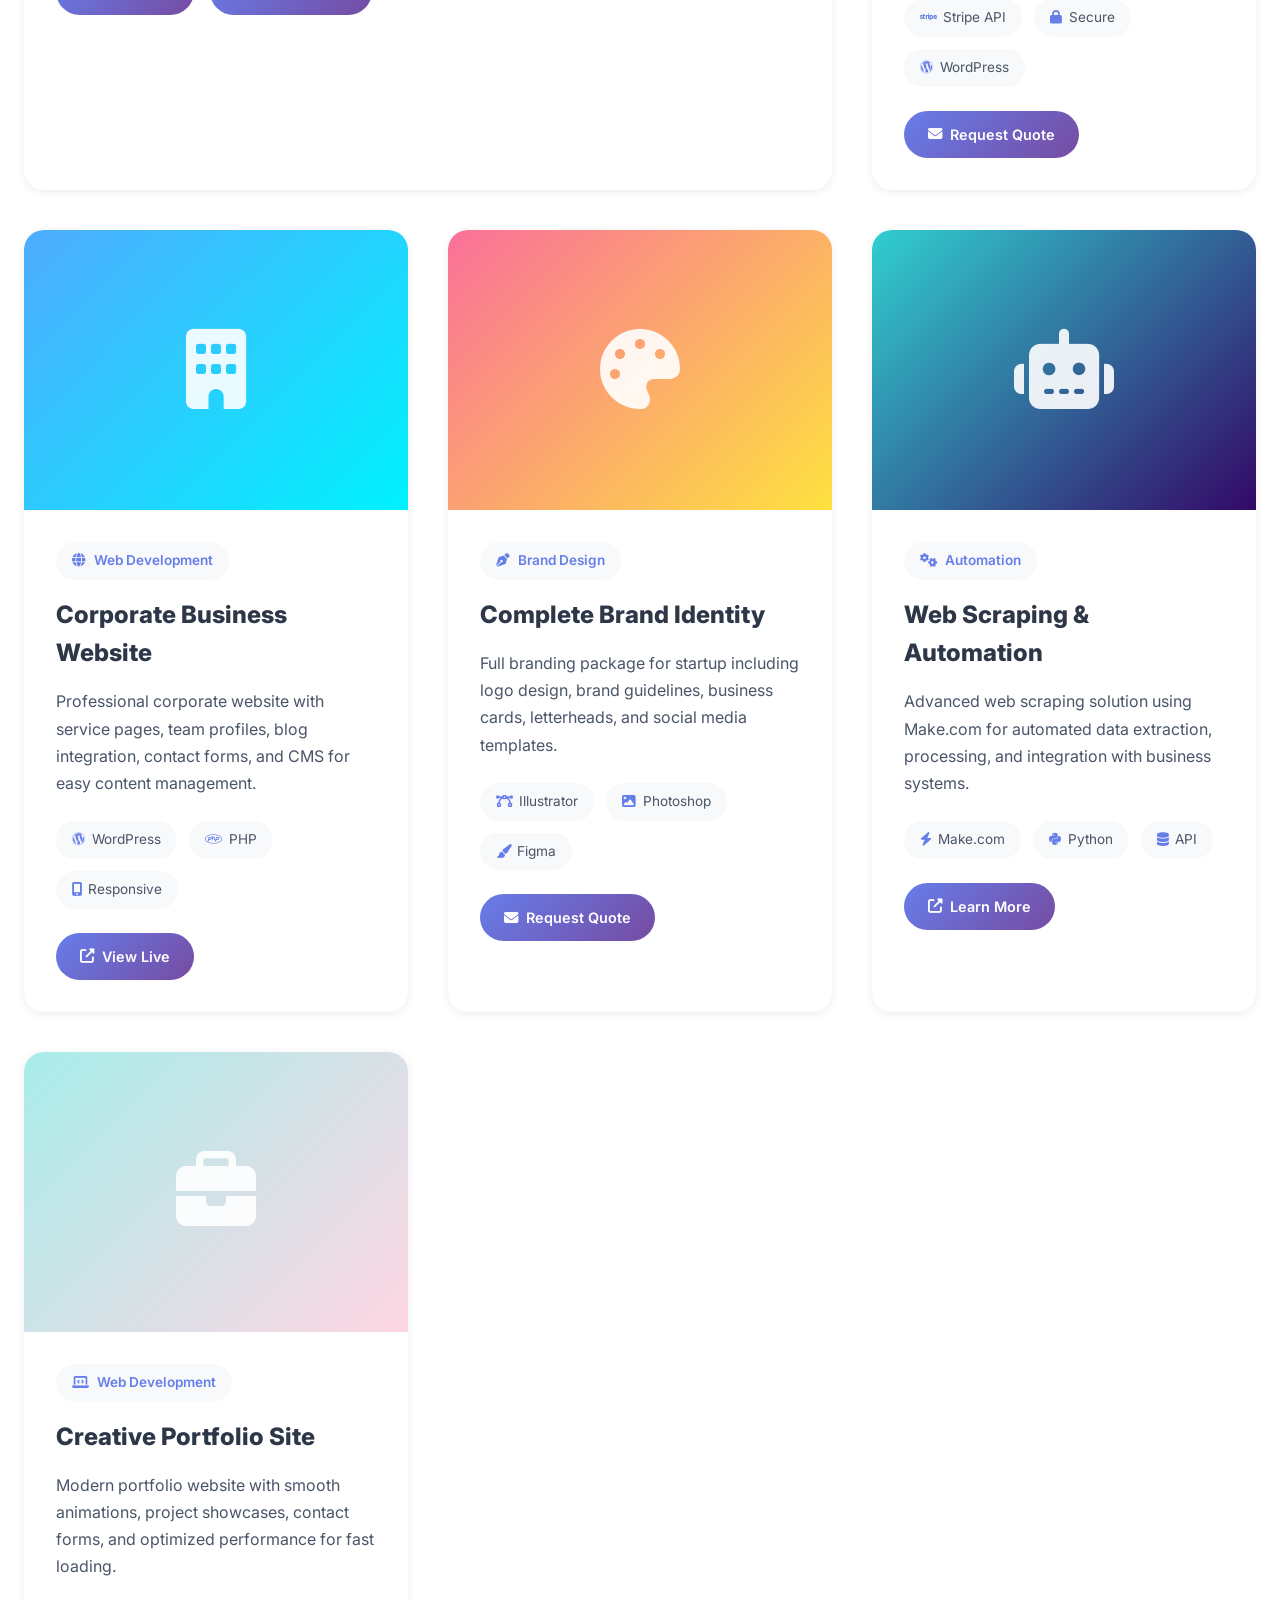
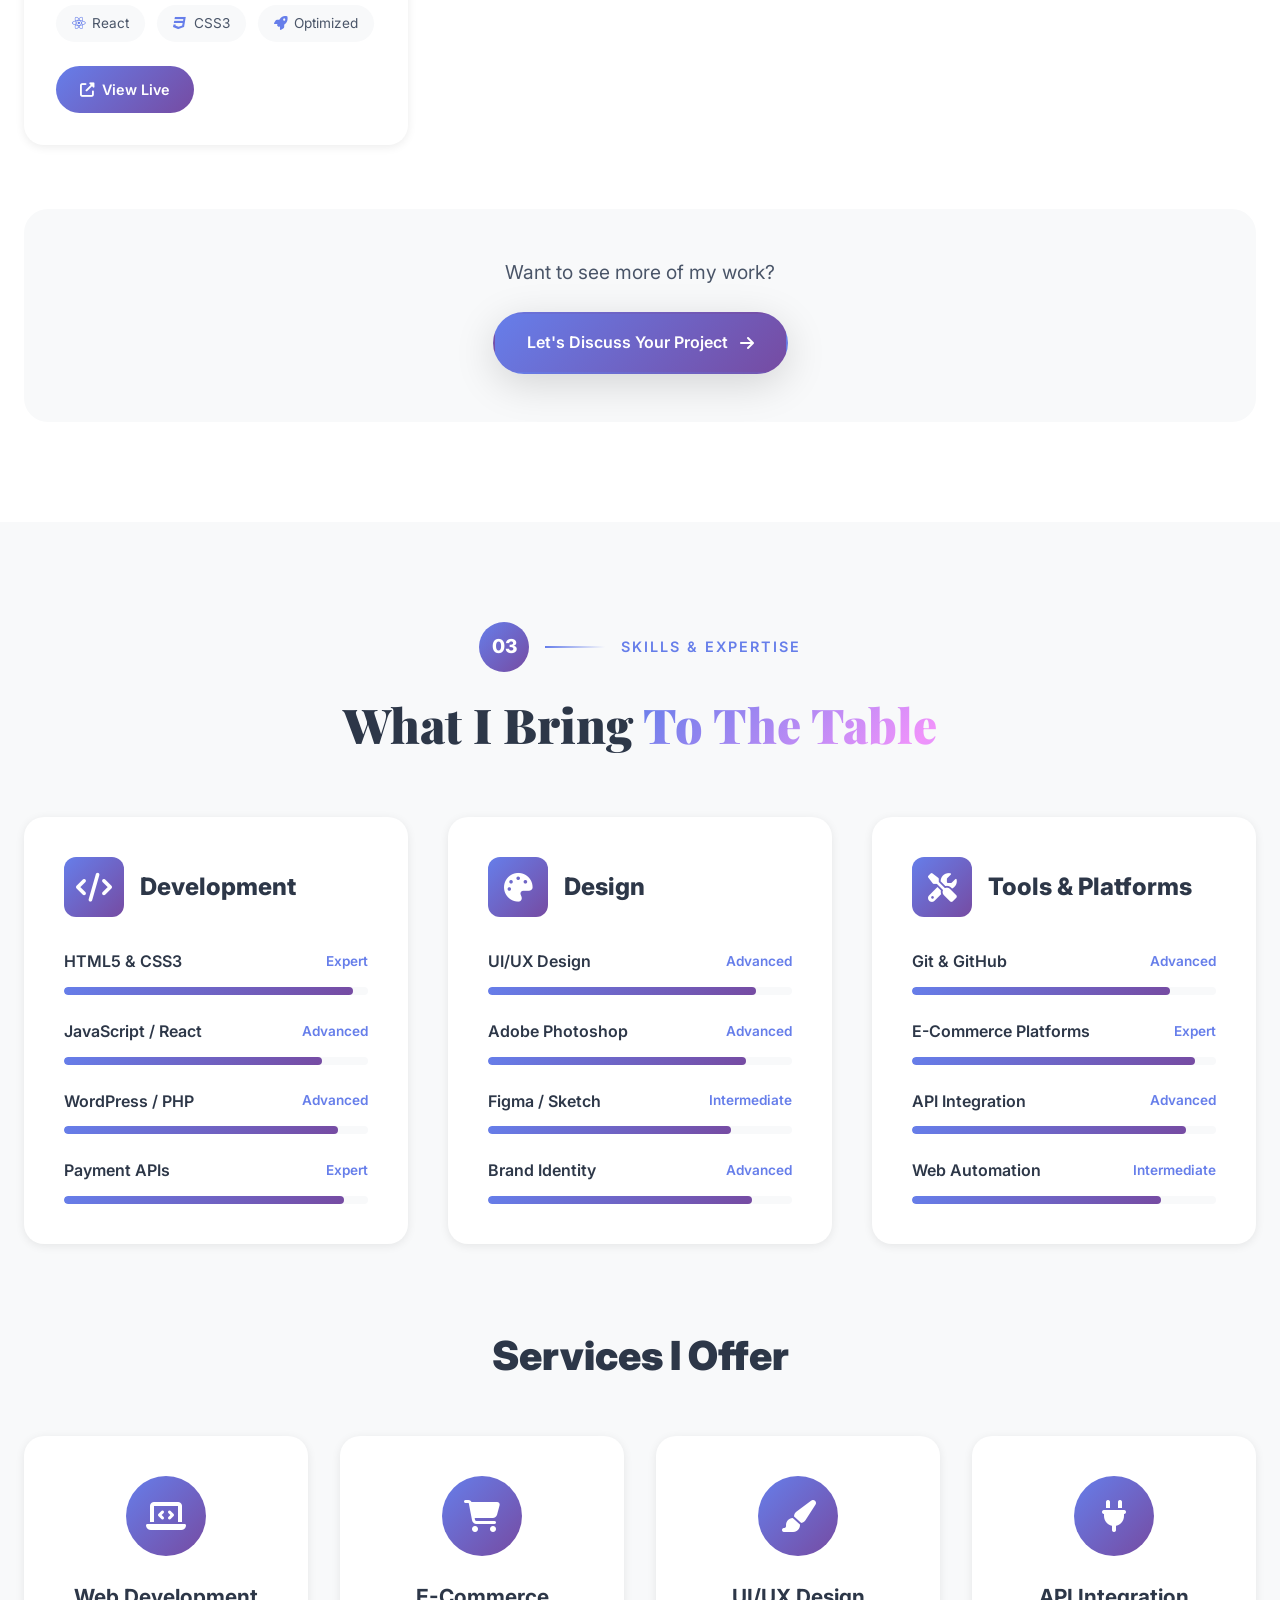
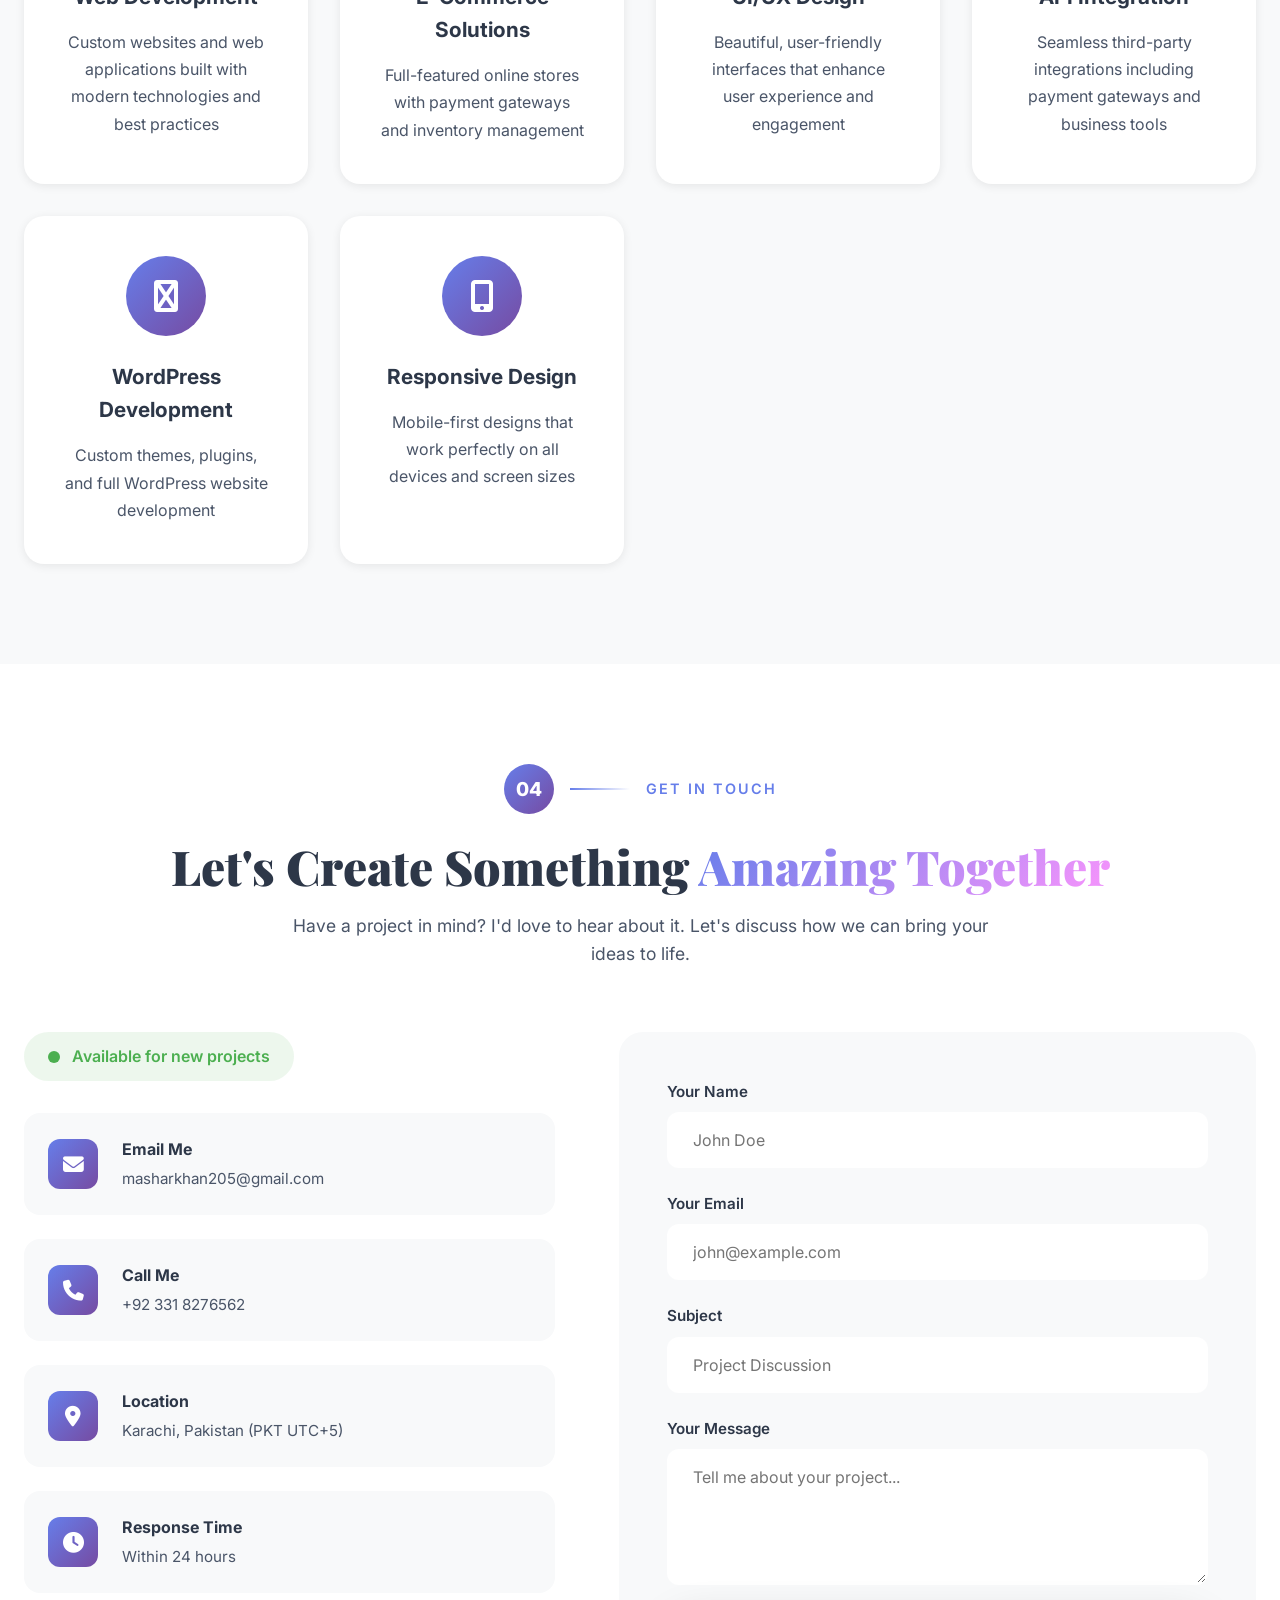
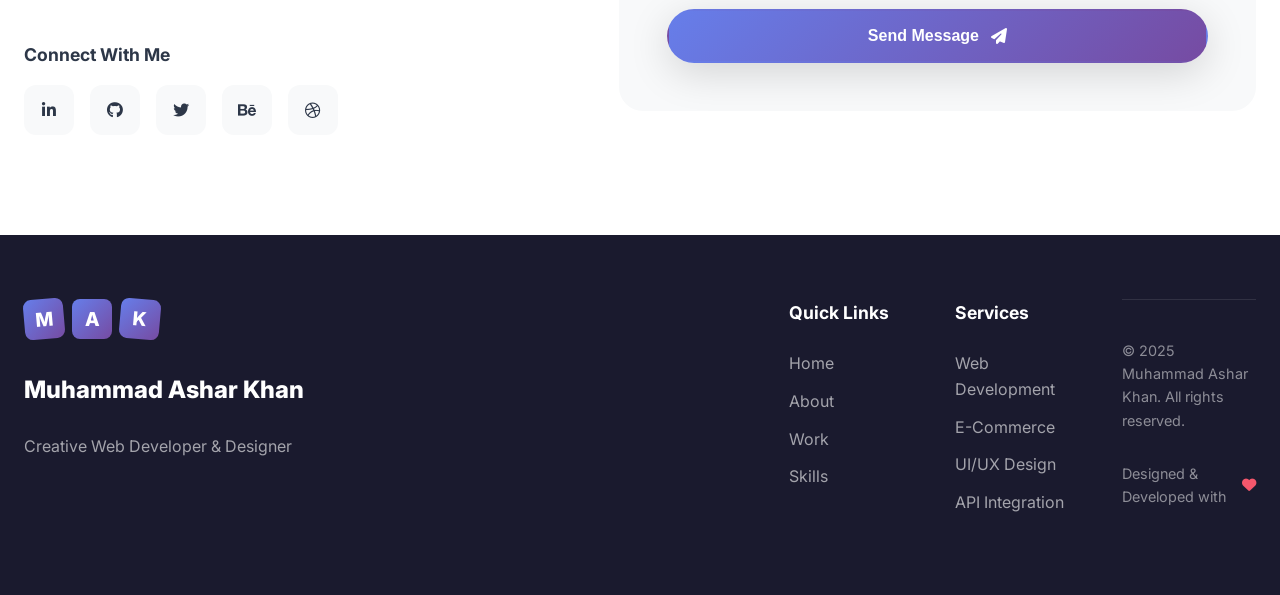
==== commit b383167b: "Update index.html" ====
--- a/index.html
+++ b/index.html
@@ -331,11 +331,11 @@
                             <span><i class="fas fa-mobile-alt"></i> Responsive</span>
                         </div>
                         <div class="project-links">
-                            <a href="#" class="project-link">
-                                <i class="fas fa-external-link-alt"></i>
-                                <span>View Live</span>
-                            </a>
-                        </div>
+    <a href="https://www.accenture.com" target="_blank" class="project-link">
+        <i class="fas fa-external-link-alt"></i>
+        <span>View Live</span>
+    </a>
+</div>
                     </div>
                 </div>
 
@@ -360,11 +360,11 @@
                             <span><i class="fas fa-paint-brush"></i> Figma</span>
                         </div>
                         <div class="project-links">
-                            <a href="#" class="project-link">
-                                <i class="fas fa-external-link-alt"></i>
-                                <span>View Case Study</span>
-                            </a>
-                        </div>
+    <a href="#contact" class="project-link">
+        <i class="fas fa-envelope"></i>
+        <span>Request Quote</span>
+    </a>
+</div>
                     </div>
                 </div>
 
